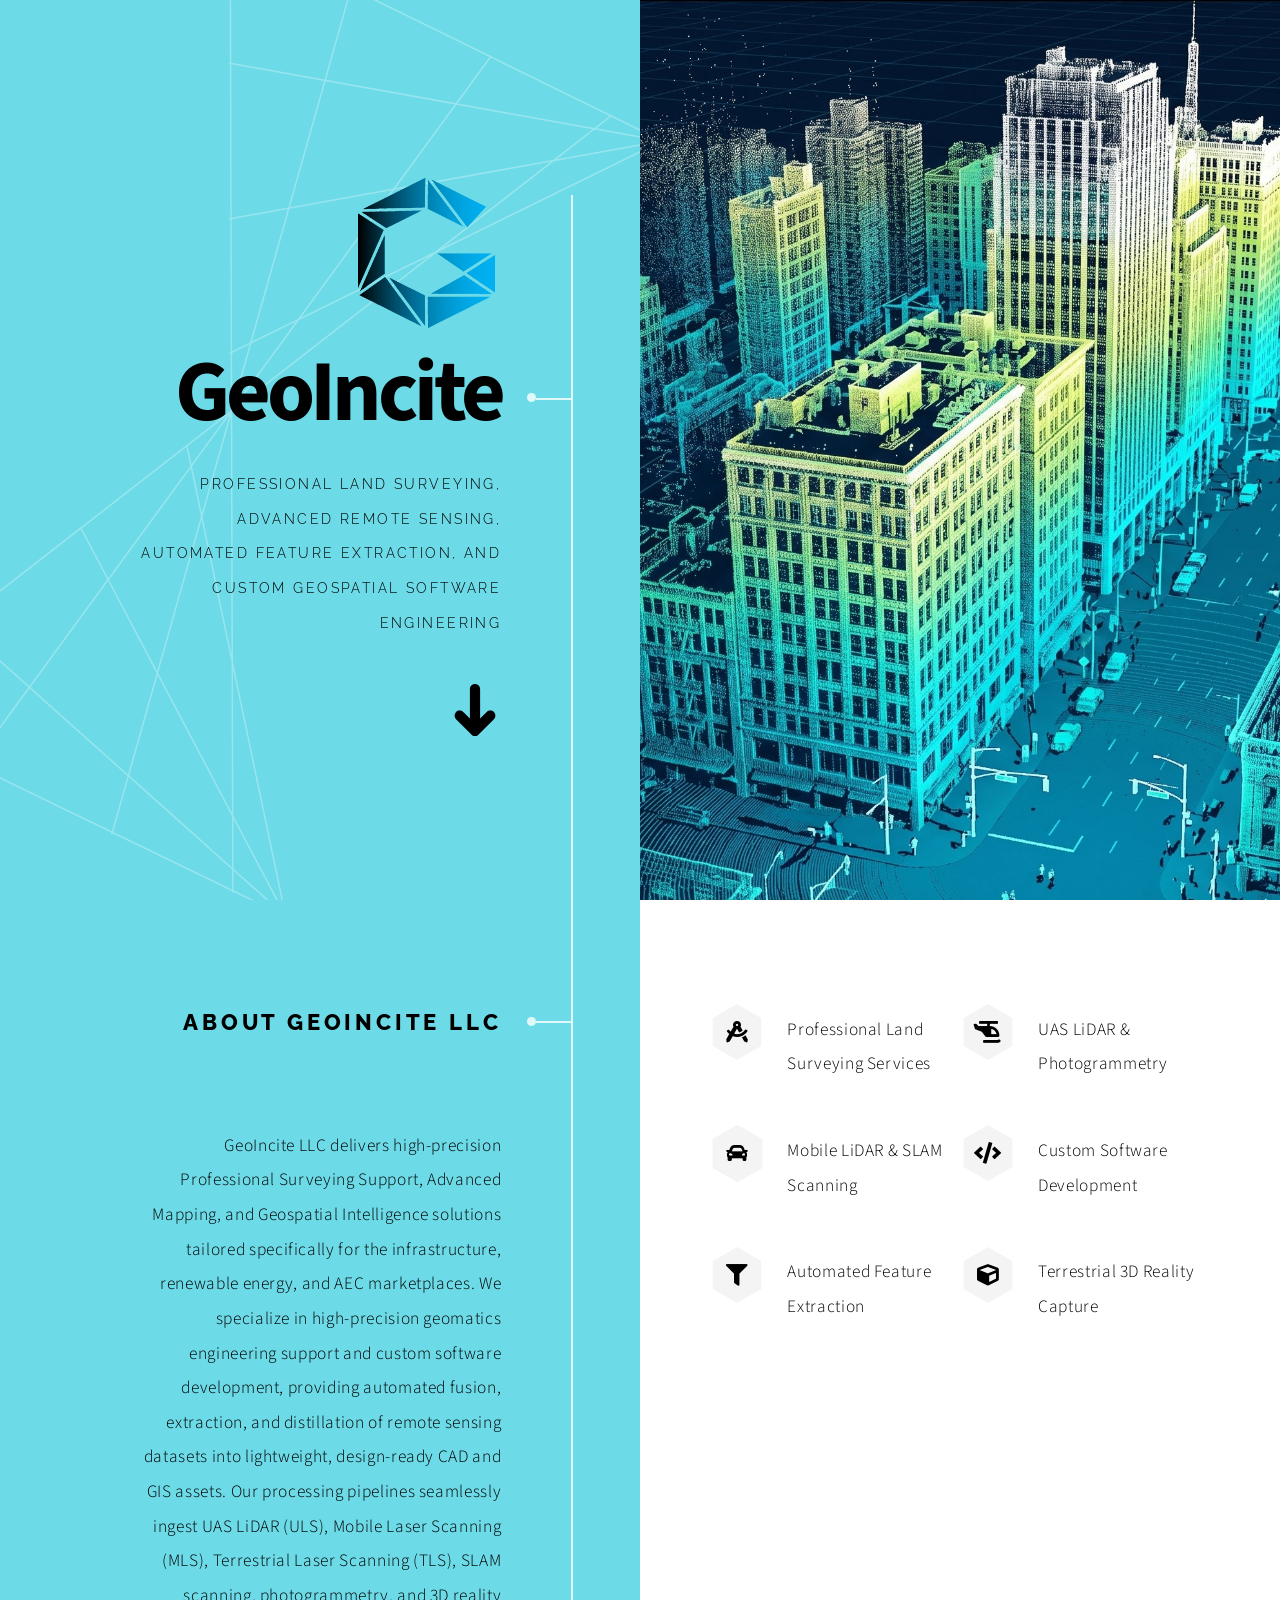
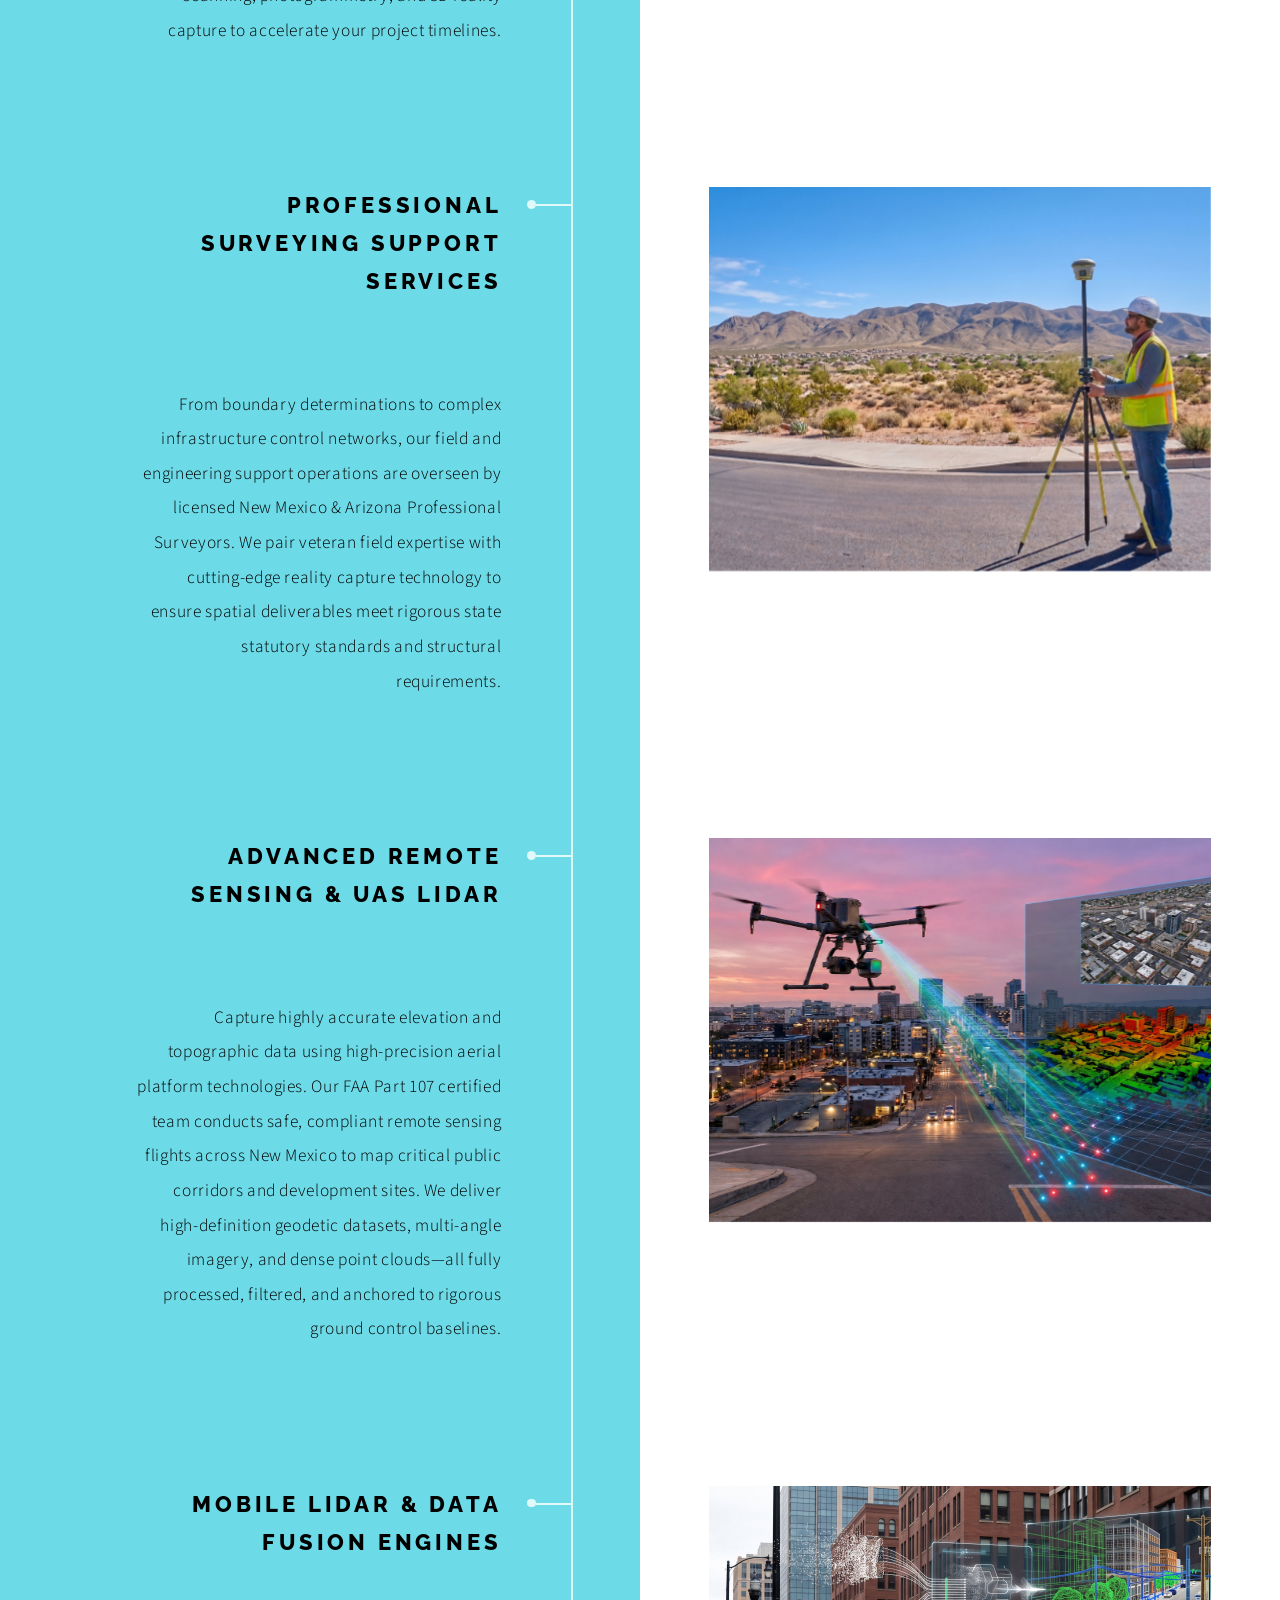
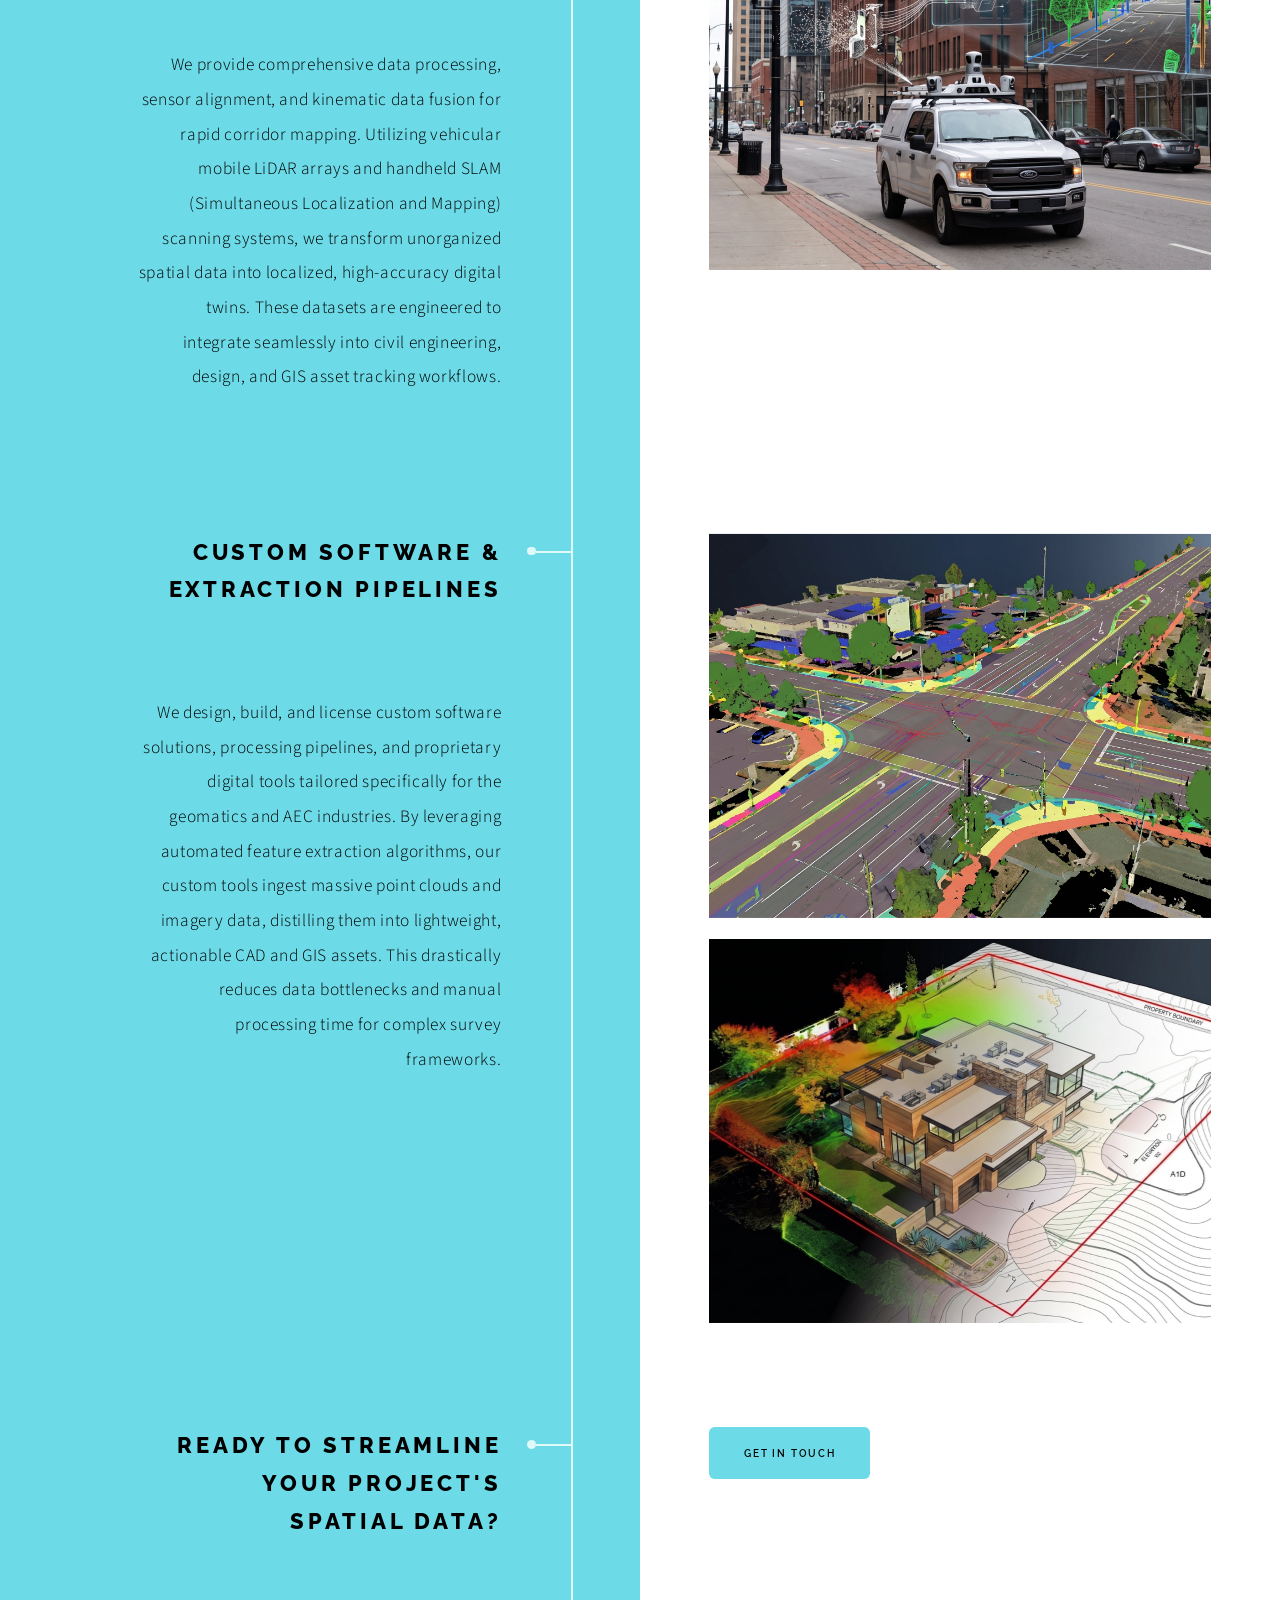
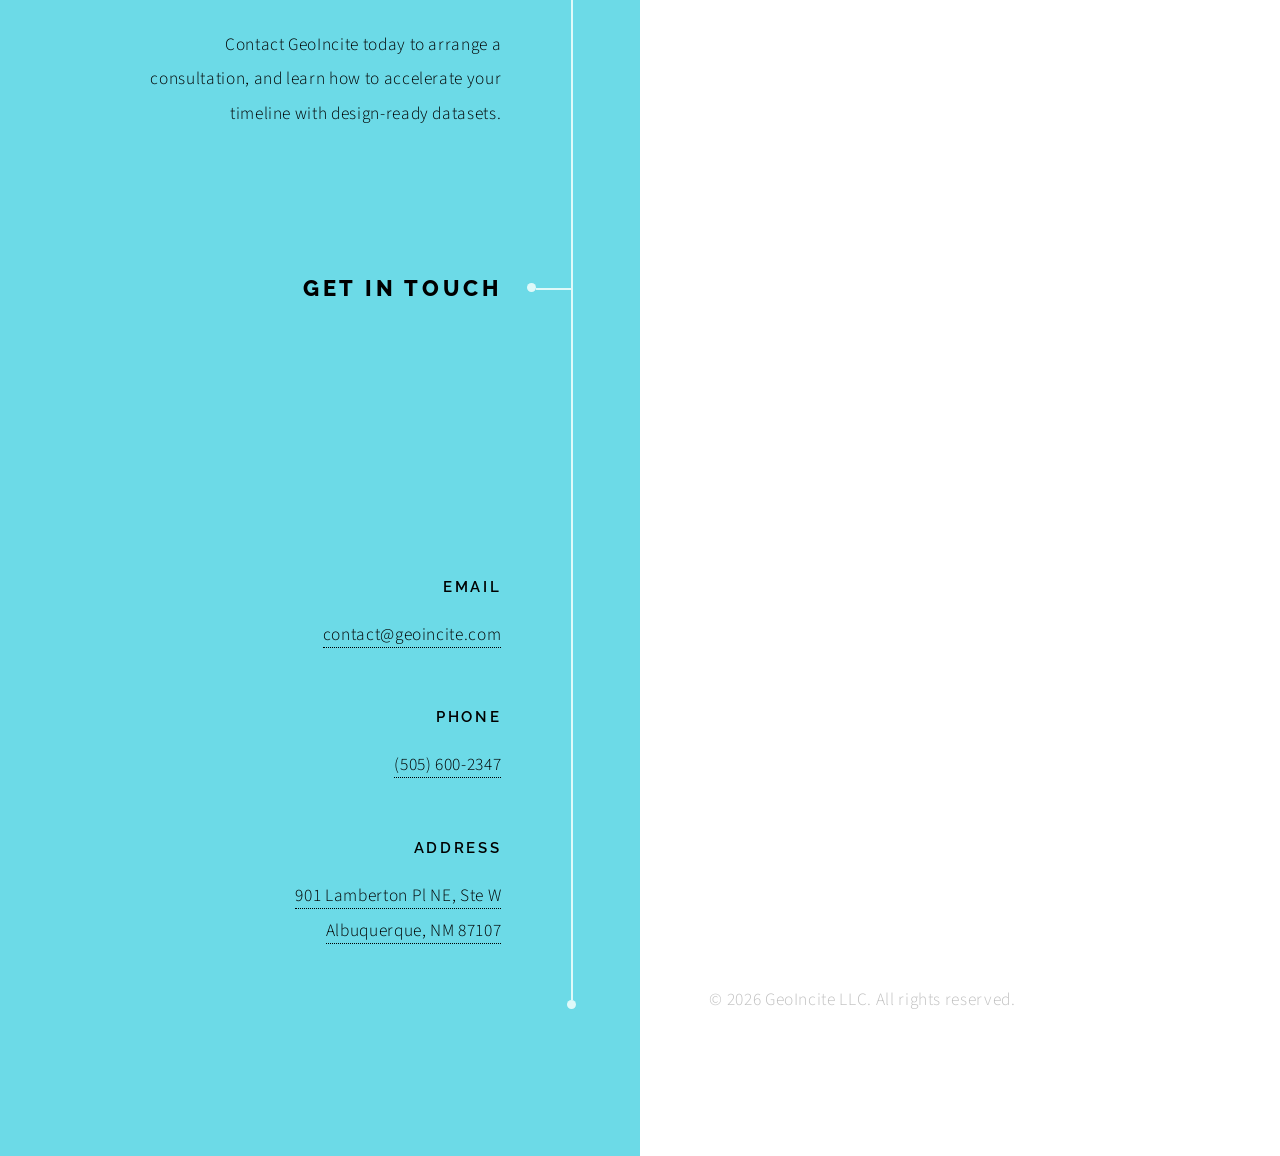
==== index.html @ 25091b89 "update phone number" ====
<!DOCTYPE HTML>
<!--
	Paradigm Shift by HTML5 UP
	html5up.net | @ajlkn
	Free for personal and commercial use under the CCA 3.0 license (html5up.net/license)
-->
<html>
	<head>
		<title>GeoIncite | Advanced Geomatics & Geospatial Intelligence</title>
		<meta charset="utf-8" />
		<meta name="viewport" content="width=device-width, initial-scale=1, user-scalable=no" />
		<meta name="description" content="Advanced geomatics, UAS LiDAR, mobile mapping, and custom geospatial software development services in Albuquerque, NM." />
		<meta name="keywords" content="UAS LiDAR, Photogrammetry, Remote Sensing, Professional Surveying, Custom Geospatial Software, GIS, CAD, New Mexico" />
		<link rel="icon" type="image/png" href="images/favicon.png" />
		<link rel="apple-touch-icon" href="images/favicon.png">
		<link rel="stylesheet" href="assets/css/main.css" />
	</head>
	<body class="is-preload">

		<!-- Wrapper -->
			<div id="wrapper">

				<!-- Intro -->
					<section class="intro">
						<header>
							<img src="images/logo.png" alt="GeoIncite Logo" style="height: 150px; width: 150px; object-fit: contain; margin-bottom: 40px;">
							<h1>GeoIncite</h1>
							<p>Professional land surveying, Advanced remote sensing, automated feature extraction, and custom geospatial software engineering</p>
							<ul class="actions">
								<li><a href="#first" class="arrow scrolly"><span class="label">Next</span></a></li>
							</ul>
						</header>
						<div class="content">
							<span class="image fill" data-position="center"><img src="images/pic01.jpg" alt="Aerial Remote Sensing & Mobile LiDAR Mapping" /></span>
						</div>
					</section>

				<!-- Section -->
					<section id="first">
						<header>
							<h2>About GeoIncite LLC</h2>
							<p>GeoIncite LLC delivers high-precision Professional Surveying Support, Advanced Mapping, and Geospatial Intelligence solutions tailored specifically for the infrastructure, renewable energy, and AEC marketplaces. We specialize in high-precision geomatics engineering support and custom software development, providing automated fusion, extraction, and distillation of remote sensing datasets into lightweight, design-ready CAD and GIS assets. Our processing pipelines seamlessly ingest UAS LiDAR (ULS), Mobile Laser Scanning (MLS), Terrestrial Laser Scanning (TLS), SLAM scanning, photogrammetry, and 3D reality capture to accelerate your project timelines.</p>
						</header>													
					<div class="content">
						<ul class="feature-icons">
							<li class="icon solid fa-drafting-compass">Professional Land Surveying Services</li>
							<li class="icon solid fa-helicopter">UAS LiDAR & Photogrammetry</li>
							<li class="icon solid fa-car">Mobile LiDAR & SLAM Scanning</li>
							<li class="icon solid fa-code">Custom Software Development</li>
							<li class="icon solid fa-filter">Automated Feature Extraction</li>
							<li class="icon solid fa-cube">Terrestrial 3D Reality Capture</li>
						</ul>
					</div>
					</section>

				<!-- Section -->
					<section>
						<header>
							<h2>Professional Surveying Support Services</h2>
							<p>From boundary determinations to complex infrastructure control networks, our field and engineering support operations are overseen by licensed New Mexico & Arizona Professional Surveyors. We pair veteran field expertise with cutting-edge reality capture technology to ensure spatial deliverables meet rigorous state statutory standards and structural requirements.</p>
						</header>
						<div class="content">
							<div class="gallery">
								<a href="images/gallery/fulls/004.jpg" class="landscape"><img src="images/gallery/thumbs/004.jpg" alt="Professional Surveying Support Services" /></a>
							</div>
						</div>
					</section>
					</section>

				<!-- Section -->
					<section>
						<header>
							<h2>Advanced Remote Sensing & UAS LiDAR</h2>
							<p>Capture highly accurate elevation and topographic data using high-precision aerial platform technologies. Our FAA Part 107 certified team conducts safe, compliant remote sensing flights across New Mexico to map critical public corridors and development sites. We deliver high-definition geodetic datasets, multi-angle imagery, and dense point clouds—all fully processed, filtered, and anchored to rigorous ground control baselines.</p>
						</header>
							
						<div class="content">
							<div class="gallery">
								<a href="images/gallery/fulls/003.jpg" class="landscape"><img src="images/gallery/thumbs/003.jpg" alt="Advanced Remote Sensing & UAS LiDAR" /></a>
							</div>
						</div>
					</section>
				
				
				<!-- Section -->
					<section>
						<header>
							<h2>Mobile LiDAR & Data Fusion Engines</h2>
							<p>We provide comprehensive data processing, sensor alignment, and kinematic data fusion for rapid corridor mapping. Utilizing vehicular mobile LiDAR arrays and handheld SLAM (Simultaneous Localization and Mapping) scanning systems, we transform unorganized spatial data into localized, high-accuracy digital twins. These datasets are engineered to integrate seamlessly into civil engineering, design, and GIS asset tracking workflows.</p>
						</header>
						<div class="content">
							<div class="gallery">
								<a href="images/gallery/fulls/005.jpg" class="landscape"><img src="images/gallery/thumbs/005.jpg" alt="Mobile LiDAR & Data Fusion Engines" /></a>
							</div>
						</div>
					</section>

			    	<!-- Section -->
					<section>
						<header>
							<h2>Custom Software & Extraction Pipelines</h2>
							<p>We design, build, and license custom software solutions, processing pipelines, and proprietary digital tools tailored specifically for the geomatics and AEC industries. By leveraging automated feature extraction algorithms, our custom tools ingest massive point clouds and imagery data, distilling them into lightweight, actionable CAD and GIS assets. This drastically reduces data bottlenecks and manual processing time for complex survey frameworks.
							</p>
						</header>
						<div class="content">
							<div class="gallery">
								<a href="images/gallery/fulls/002.jpg" class="landscape"><img src="images/gallery/thumbs/002.jpg" alt="Custom Software & Extraction Pipelines" /></a>
								<a href="images/gallery/fulls/001.jpg" class="landscape"><img src="images/gallery/thumbs/001.jpg" alt="About GeoIncite LLC" /></a>
							</div>
						</div>
					</section>

				<!-- CTA Section -->
				<section>
					<header>
						<h2>Ready to Streamline Your Project's Spatial Data?</h2>
						<p>Contact GeoIncite today to arrange a consultation, and learn how to accelerate your timeline with design-ready datasets.</p>
					</header>
					<div class="content">
						<ul class="actions">
							<li><a href="#contact" class="button primary">Get in Touch</a></li>
						</ul>
					</div>
				</section>

				<!-- Section -->
					<section id="contact">
						<header>
							<h2>Get in touch</h2>
						</header>
							<div class="content">
								<iframe data-tally-src="https://tally.so/r/LZg7r1" loading="lazy"
								width="100%" height="700" frameborder="0" marginheight="0" marginwidth="0"
								title="Contact Form"></iframe>
							</div>
						<footer>
							<ul class="items">
								<li>
									<h3>Email</h3>
									<a href="mailto:contact@geoincite.com">contact@geoincite.com</a>
								</li>
								<li>
									<h3>Phone</h3>
									<a href="tel:+15055004242"> (505) 600-2347</a>
								</li>
								<li>
									<h3>Address</h3>
									<a href="https://maps.app.goo.gl/hqcCfpgCZxaJsrQt9" target="_blank" rel="noopener noreferrer"> 901 Lamberton Pl NE, Ste W<br />Albuquerque, NM 87107</a>
								</li>
							</ul>
						</footer>
					</section>

			<!-- Footer -->
			<div class="copyright">
				&copy; 2026 GeoIncite LLC. All rights reserved.
			</div>

			</div>

		<!-- Scripts -->
			<script src="assets/js/jquery.min.js"></script>
			<script src="assets/js/jquery.scrolly.min.js"></script>
			<script src="assets/js/browser.min.js"></script>
			<script src="assets/js/breakpoints.min.js"></script>
			<script src="assets/js/util.js"></script>
			<script src="assets/js/main.js"></script>
			<script src="assets/js/tally-embed.js"></script>
			<script src="assets/js/album.js"></script>
	</body>
</html>
---- assets/css/main.css ----
@import url(fontawesome-all.min.css);
@import url("https://fonts.googleapis.com/css?family=Source+Sans+Pro:300,600,700,300i,600i,700i|Raleway:600,800");

/*
	Paradigm Shift by HTML5 UP
	html5up.net | @ajlkn
	Free for personal and commercial use under the CCA 3.0 license (html5up.net/license)
*/

html, body, div, span, applet, object,
iframe, h1, h2, h3, h4, h5, h6, p, blockquote,
pre, a, abbr, acronym, address, big, cite,
code, del, dfn, em, img, ins, kbd, q, s, samp,
small, strike, strong, sub, sup, tt, var, b,
u, i, center, dl, dt, dd, ol, ul, li, fieldset,
form, label, legend, table, caption, tbody,
tfoot, thead, tr, th, td, article, aside,
canvas, details, embed, figure, figcaption,
footer, header, hgroup, menu, nav, output, ruby,
section, summary, time, mark, audio, video {
	margin: 0;
	padding: 0;
	border: 0;
	font-size: 100%;
	font: inherit;
	vertical-align: baseline;}

article, aside, details, figcaption, figure,
footer, header, hgroup, menu, nav, section {
	display: block;}

body {
	line-height: 1;
}

ol, ul {
	list-style: none;
}

blockquote, q {
	quotes: none;
}

	blockquote:before, blockquote:after, q:before, q:after {
		content: '';
		content: none;
	}

table {
	border-collapse: collapse;
	border-spacing: 0;
}

body {
	-webkit-text-size-adjust: none;
}

mark {
	background-color: transparent;
	color: inherit;
}

input::-moz-focus-inner {
	border: 0;
	padding: 0;
}

input, select, textarea {
	-moz-appearance: none;
	-webkit-appearance: none;
	-ms-appearance: none;
	appearance: none;
}

/* Basic */

	@-ms-viewport {
		width: device-width;
	}

	body {
		-ms-overflow-style: scrollbar;
	}

	@media screen and (max-width: 480px) {

		html, body {
			min-width: 320px;
		}

	}

	html {
		box-sizing: border-box;
	}

	*, *:before, *:after {
		box-sizing: inherit;
	}

	html {
		overflow-x: hidden;
	}

	body {
		background: #ffffff;
		overflow-x: hidden;
	}

		body.is-preload *, body.is-preload *:before, body.is-preload *:after {
			-moz-animation: none !important;
			-webkit-animation: none !important;
			-ms-animation: none !important;
			animation: none !important;
			-moz-transition: none !important;
			-webkit-transition: none !important;
			-ms-transition: none !important;
			transition: none !important;
		}

/* Typography */

	html {
		font-size: 18pt;
	}

		@media screen and (max-width: 1920px) {

			html {
				font-size: 13pt;
			}

		}

		@media screen and (max-width: 1152px) {

			html {
				font-size: 14pt;
			}

		}

		@media screen and (max-width: 736px) {

			html {
				font-size: 12pt;
			}

		}

		@media screen and (max-width: 480px) {

			html {
				font-size: 11pt;
			}

		}

	body {
		background-color: #ffffff;
		color: #000000;
	}

	body, input, select, textarea {
		color: #000000;
		font-family: "Source Sans Pro", Helvetica, sans-serif;
		font-size: 1rem;
		font-weight: 300;
		letter-spacing: 0.0375em;
		line-height: 2;
	}

	a {
		-moz-transition: border-bottom-color 0.25s ease-in-out;
		-webkit-transition: border-bottom-color 0.25s ease-in-out;
		-ms-transition: border-bottom-color 0.25s ease-in-out;
		transition: border-bottom-color 0.25s ease-in-out;
		text-decoration: none;
		color: #000000;
		border-bottom: dotted 1px;
	}

		a:hover {
			text-decoration: none;
			border-bottom-color: transparent;
		}

	strong, b {
		font-weight: 600;
		color: #000000;
	}

	em, i {
		font-style: italic;
	}

	p {
		margin: 0 0 2rem 0;
	}

	h1, h2, h3, h4, h5, h6 {
		color: #000000;
		font-family: "Raleway", Helvetica, sans-serif;
		font-weight: 600;
		letter-spacing: 0.175em;
		line-height: 1.75;
		margin: 0 0 1.5rem 0;
		text-transform: uppercase;
	}

		h1 a, h2 a, h3 a, h4 a, h5 a, h6 a {
			color: inherit;
			text-decoration: none;
		}

	h1 {
		font-family: "Source Sans Pro", Helvetica, sans-serif;
		font-size: 5rem;
		font-weight: 700;
		letter-spacing: -0.05em;
		line-height: 1.1;
		margin: 0 0 1.5rem 0;
		text-transform: none;
	}

	h2 {
		font-size: 1.25rem;
		font-weight: 800;
		margin: 0 0 2rem 0;
	}

	h3 {
		font-size: 0.875rem;
	}

	h4 {
		font-size: 0.875rem;
	}

	h5 {
		font-size: 0.75rem;
	}

	h6 {
		font-size: 0.625rem;
	}

	@media screen and (max-width: 736px) {

		h1 {
			font-size: 4.5rem;
			line-height: 1.1;
		}

		h2 {
			font-size: 1.25rem;
			line-height: 1.7;
		}

		h3 {
			font-size: 0.9rem;
		}

		h4 {
			font-size: 0.75rem;
		}

		h5 {
			font-size: 0.675rem;
		}

	}

	@media screen and (max-width: 360px) {

		h1 {
			font-size: 3.75rem;
		}

		h2 {
			font-size: 1.125rem;
		}

		h3 {
			font-size: 0.8rem;
		}

		h4 {
			font-size: 0.675rem;
		}

		h5 {
			font-size: 0.675rem;
		}

	}

	sub {
		font-size: 0.8rem;
		position: relative;
		top: 0.5rem;
	}

	sup {
		font-size: 0.8rem;
		position: relative;
		top: -0.5rem;
	}

	blockquote {
		border-left: solid 0.5rem rgba(144, 144, 144, 0.25);
		font-style: italic;
		margin: 0 0 2rem 0;
		padding: 1rem 0 1rem 2rem;
	}

	code {
		background: rgba(144, 144, 144, 0.1);
		border-radius: 0.325rem;
		font-family: "Courier New", monospace;
		font-size: 0.9rem;
		margin: 0 0.25rem;
		padding: 0.25rem 0.65rem;
	}

	pre {
		-webkit-overflow-scrolling: touch;
		font-family: "Courier New", monospace;
		font-size: 0.9rem;
		margin: 0 0 2rem 0;
		width: 100%;
	}

		pre code {
			display: block;
			line-height: 1.75;
			padding: 1rem 1.5rem;
			overflow-x: auto;
		}

	hr {
		border: 0;
		border-bottom: solid 2px rgba(144, 144, 144, 0.25);
		margin: 3rem 0;
	}

		hr.major {
			margin: 5rem 0;
		}

		@media screen and (max-width: 736px) {

			hr.major {
				margin: 3rem 0;
			}

		}

/* Row */

	.row {
		display: flex;
		flex-wrap: wrap;
		box-sizing: border-box;
		align-items: stretch;
	}

		.row > * {
			box-sizing: border-box;
		}

		.row.gtr-uniform > * > :last-child {
			margin-bottom: 0;
		}

		.row.aln-left {
			justify-content: flex-start;
		}

		.row.aln-center {
			justify-content: center;
		}

		.row.aln-right {
			justify-content: flex-end;
		}

		.row.aln-top {
			align-items: flex-start;
		}

		.row.aln-middle {
			align-items: center;
		}

		.row.aln-bottom {
			align-items: flex-end;
		}

		.row > .imp {
			order: -1;
		}

		.row > .col-1 {
			width: 8.33333%;
		}

		.row > .off-1 {
			margin-left: 8.33333%;
		}

		.row > .col-2 {
			width: 16.66667%;
		}

		.row > .off-2 {
			margin-left: 16.66667%;
		}

		.row > .col-3 {
			width: 25%;
		}

		.row > .off-3 {
			margin-left: 25%;
		}

		.row > .col-4 {
			width: 33.33333%;
		}

		.row > .off-4 {
			margin-left: 33.33333%;
		}

		.row > .col-5 {
			width: 41.66667%;
		}

		.row > .off-5 {
			margin-left: 41.66667%;
		}

		.row > .col-6 {
			width: 50%;
		}

		.row > .off-6 {
			margin-left: 50%;
		}

		.row > .col-7 {
			width: 58.33333%;
		}

		.row > .off-7 {
			margin-left: 58.33333%;
		}

		.row > .col-8 {
			width: 66.66667%;
		}

		.row > .off-8 {
			margin-left: 66.66667%;
		}

		.row > .col-9 {
			width: 75%;
		}

		.row > .off-9 {
			margin-left: 75%;
		}

		.row > .col-10 {
			width: 83.33333%;
		}

		.row > .off-10 {
			margin-left: 83.33333%;
		}

		.row > .col-11 {
			width: 91.66667%;
		}

		.row > .off-11 {
			margin-left: 91.66667%;
		}

		.row > .col-12 {
			width: 100%;
		}

		.row > .off-12 {
			margin-left: 100%;
		}

		.row.gtr-0 {
			margin-top: 0;
			margin-left: 0rem;
		}

			.row.gtr-0 > * {
				padding: 0 0 0 0rem;
			}

			.row.gtr-0.gtr-uniform {
				margin-top: 0rem;
			}

				.row.gtr-0.gtr-uniform > * {
					padding-top: 0rem;
				}

		.row.gtr-25 {
			margin-top: 0;
			margin-left: -0.5rem;
		}

			.row.gtr-25 > * {
				padding: 0 0 0 0.5rem;
			}

			.row.gtr-25.gtr-uniform {
				margin-top: -0.5rem;
			}

				.row.gtr-25.gtr-uniform > * {
					padding-top: 0.5rem;
				}

		.row.gtr-50 {
			margin-top: 0;
			margin-left: -1rem;
		}

			.row.gtr-50 > * {
				padding: 0 0 0 1rem;
			}

			.row.gtr-50.gtr-uniform {
				margin-top: -1rem;
			}

				.row.gtr-50.gtr-uniform > * {
					padding-top: 1rem;
				}

		.row {
			margin-top: 0;
			margin-left: -2rem;
		}

			.row > * {
				padding: 0 0 0 2rem;
			}

			.row.gtr-uniform {
				margin-top: -2rem;
			}

				.row.gtr-uniform > * {
					padding-top: 2rem;
				}

		.row.gtr-150 {
			margin-top: 0;
			margin-left: -3rem;
		}

			.row.gtr-150 > * {
				padding: 0 0 0 3rem;
			}

			.row.gtr-150.gtr-uniform {
				margin-top: -3rem;
			}

				.row.gtr-150.gtr-uniform > * {
					padding-top: 3rem;
				}

		.row.gtr-200 {
			margin-top: 0;
			margin-left: -4rem;
		}

			.row.gtr-200 > * {
				padding: 0 0 0 4rem;
			}

			.row.gtr-200.gtr-uniform {
				margin-top: -4rem;
			}

				.row.gtr-200.gtr-uniform > * {
					padding-top: 4rem;
				}

		@media screen and (max-width: 1920px) {

			.row {
				display: flex;
				flex-wrap: wrap;
				box-sizing: border-box;
				align-items: stretch;
			}

				.row > * {
					box-sizing: border-box;
				}

				.row.gtr-uniform > * > :last-child {
					margin-bottom: 0;
				}

				.row.aln-left {
					justify-content: flex-start;
				}

				.row.aln-center {
					justify-content: center;
				}

				.row.aln-right {
					justify-content: flex-end;
				}

				.row.aln-top {
					align-items: flex-start;
				}

				.row.aln-middle {
					align-items: center;
				}

				.row.aln-bottom {
					align-items: flex-end;
				}

				.row > .imp-xlarge {
					order: -1;
				}

				.row > .col-1-xlarge {
					width: 8.33333%;
				}

				.row > .off-1-xlarge {
					margin-left: 8.33333%;
				}

				.row > .col-2-xlarge {
					width: 16.66667%;
				}

				.row > .off-2-xlarge {
					margin-left: 16.66667%;
				}

				.row > .col-3-xlarge {
					width: 25%;
				}

				.row > .off-3-xlarge {
					margin-left: 25%;
				}

				.row > .col-4-xlarge {
					width: 33.33333%;
				}

				.row > .off-4-xlarge {
					margin-left: 33.33333%;
				}

				.row > .col-5-xlarge {
					width: 41.66667%;
				}

				.row > .off-5-xlarge {
					margin-left: 41.66667%;
				}

				.row > .col-6-xlarge {
					width: 50%;
				}

				.row > .off-6-xlarge {
					margin-left: 50%;
				}

				.row > .col-7-xlarge {
					width: 58.33333%;
				}

				.row > .off-7-xlarge {
					margin-left: 58.33333%;
				}

				.row > .col-8-xlarge {
					width: 66.66667%;
				}

				.row > .off-8-xlarge {
					margin-left: 66.66667%;
				}

				.row > .col-9-xlarge {
					width: 75%;
				}

				.row > .off-9-xlarge {
					margin-left: 75%;
				}

				.row > .col-10-xlarge {
					width: 83.33333%;
				}

				.row > .off-10-xlarge {
					margin-left: 83.33333%;
				}

				.row > .col-11-xlarge {
					width: 91.66667%;
				}

				.row > .off-11-xlarge {
					margin-left: 91.66667%;
				}

				.row > .col-12-xlarge {
					width: 100%;
				}

				.row > .off-12-xlarge {
					margin-left: 100%;
				}

				.row.gtr-0 {
					margin-top: 0;
					margin-left: 0rem;
				}

					.row.gtr-0 > * {
						padding: 0 0 0 0rem;
					}

					.row.gtr-0.gtr-uniform {
						margin-top: 0rem;
					}

						.row.gtr-0.gtr-uniform > * {
							padding-top: 0rem;
						}

				.row.gtr-25 {
					margin-top: 0;
					margin-left: -0.5rem;
				}

					.row.gtr-25 > * {
						padding: 0 0 0 0.5rem;
					}

					.row.gtr-25.gtr-uniform {
						margin-top: -0.5rem;
					}

						.row.gtr-25.gtr-uniform > * {
							padding-top: 0.5rem;
						}

				.row.gtr-50 {
					margin-top: 0;
					margin-left: -1rem;
				}

					.row.gtr-50 > * {
						padding: 0 0 0 1rem;
					}

					.row.gtr-50.gtr-uniform {
						margin-top: -1rem;
					}

						.row.gtr-50.gtr-uniform > * {
							padding-top: 1rem;
						}

				.row {
					margin-top: 0;
					margin-left: -2rem;
				}

					.row > * {
						padding: 0 0 0 2rem;
					}

					.row.gtr-uniform {
						margin-top: -2rem;
					}

						.row.gtr-uniform > * {
							padding-top: 2rem;
						}

				.row.gtr-150 {
					margin-top: 0;
					margin-left: -3rem;
				}

					.row.gtr-150 > * {
						padding: 0 0 0 3rem;
					}

					.row.gtr-150.gtr-uniform {
						margin-top: -3rem;
					}

						.row.gtr-150.gtr-uniform > * {
							padding-top: 3rem;
						}

				.row.gtr-200 {
					margin-top: 0;
					margin-left: -4rem;
				}

					.row.gtr-200 > * {
						padding: 0 0 0 4rem;
					}

					.row.gtr-200.gtr-uniform {
						margin-top: -4rem;
					}

						.row.gtr-200.gtr-uniform > * {
							padding-top: 4rem;
						}

		}

		@media screen and (max-width: 1280px) {

			.row {
				display: flex;
				flex-wrap: wrap;
				box-sizing: border-box;
				align-items: stretch;
			}

				.row > * {
					box-sizing: border-box;
				}

				.row.gtr-uniform > * > :last-child {
					margin-bottom: 0;
				}

				.row.aln-left {
					justify-content: flex-start;
				}

				.row.aln-center {
					justify-content: center;
				}

				.row.aln-right {
					justify-content: flex-end;
				}

				.row.aln-top {
					align-items: flex-start;
				}

				.row.aln-middle {
					align-items: center;
				}

				.row.aln-bottom {
					align-items: flex-end;
				}

				.row > .imp-large {
					order: -1;
				}

				.row > .col-1-large {
					width: 8.33333%;
				}

				.row > .off-1-large {
					margin-left: 8.33333%;
				}

				.row > .col-2-large {
					width: 16.66667%;
				}

				.row > .off-2-large {
					margin-left: 16.66667%;
				}

				.row > .col-3-large {
					width: 25%;
				}

				.row > .off-3-large {
					margin-left: 25%;
				}

				.row > .col-4-large {
					width: 33.33333%;
				}

				.row > .off-4-large {
					margin-left: 33.33333%;
				}

				.row > .col-5-large {
					width: 41.66667%;
				}

				.row > .off-5-large {
					margin-left: 41.66667%;
				}

				.row > .col-6-large {
					width: 50%;
				}

				.row > .off-6-large {
					margin-left: 50%;
				}

				.row > .col-7-large {
					width: 58.33333%;
				}

				.row > .off-7-large {
					margin-left: 58.33333%;
				}

				.row > .col-8-large {
					width: 66.66667%;
				}

				.row > .off-8-large {
					margin-left: 66.66667%;
				}

				.row > .col-9-large {
					width: 75%;
				}

				.row > .off-9-large {
					margin-left: 75%;
				}

				.row > .col-10-large {
					width: 83.33333%;
				}

				.row > .off-10-large {
					margin-left: 83.33333%;
				}

				.row > .col-11-large {
					width: 91.66667%;
				}

				.row > .off-11-large {
					margin-left: 91.66667%;
				}

				.row > .col-12-large {
					width: 100%;
				}

				.row > .off-12-large {
					margin-left: 100%;
				}

				.row.gtr-0 {
					margin-top: 0;
					margin-left: 0rem;
				}

					.row.gtr-0 > * {
						padding: 0 0 0 0rem;
					}

					.row.gtr-0.gtr-uniform {
						margin-top: 0rem;
					}

						.row.gtr-0.gtr-uniform > * {
							padding-top: 0rem;
						}

				.row.gtr-25 {
					margin-top: 0;
					margin-left: -0.375rem;
				}

					.row.gtr-25 > * {
						padding: 0 0 0 0.375rem;
					}

					.row.gtr-25.gtr-uniform {
						margin-top: -0.375rem;
					}

						.row.gtr-25.gtr-uniform > * {
							padding-top: 0.375rem;
						}

				.row.gtr-50 {
					margin-top: 0;
					margin-left: -0.75rem;
				}

					.row.gtr-50 > * {
						padding: 0 0 0 0.75rem;
					}

					.row.gtr-50.gtr-uniform {
						margin-top: -0.75rem;
					}

						.row.gtr-50.gtr-uniform > * {
							padding-top: 0.75rem;
						}

				.row {
					margin-top: 0;
					margin-left: -1.5rem;
				}

					.row > * {
						padding: 0 0 0 1.5rem;
					}

					.row.gtr-uniform {
						margin-top: -1.5rem;
					}

						.row.gtr-uniform > * {
							padding-top: 1.5rem;
						}

				.row.gtr-150 {
					margin-top: 0;
					margin-left: -2.25rem;
				}

					.row.gtr-150 > * {
						padding: 0 0 0 2.25rem;
					}

					.row.gtr-150.gtr-uniform {
						margin-top: -2.25rem;
					}

						.row.gtr-150.gtr-uniform > * {
							padding-top: 2.25rem;
						}

				.row.gtr-200 {
					margin-top: 0;
					margin-left: -3rem;
				}

					.row.gtr-200 > * {
						padding: 0 0 0 3rem;
					}

					.row.gtr-200.gtr-uniform {
						margin-top: -3rem;
					}

						.row.gtr-200.gtr-uniform > * {
							padding-top: 3rem;
						}

		}

		@media screen and (max-width: 1152px) {

			.row {
				display: flex;
				flex-wrap: wrap;
				box-sizing: border-box;
				align-items: stretch;
			}

				.row > * {
					box-sizing: border-box;
				}

				.row.gtr-uniform > * > :last-child {
					margin-bottom: 0;
				}

				.row.aln-left {
					justify-content: flex-start;
				}

				.row.aln-center {
					justify-content: center;
				}

				.row.aln-right {
					justify-content: flex-end;
				}

				.row.aln-top {
					align-items: flex-start;
				}

				.row.aln-middle {
					align-items: center;
				}

				.row.aln-bottom {
					align-items: flex-end;
				}

				.row > .imp-medium {
					order: -1;
				}

				.row > .col-1-medium {
					width: 8.33333%;
				}

				.row > .off-1-medium {
					margin-left: 8.33333%;
				}

				.row > .col-2-medium {
					width: 16.66667%;
				}

				.row > .off-2-medium {
					margin-left: 16.66667%;
				}

				.row > .col-3-medium {
					width: 25%;
				}

				.row > .off-3-medium {
					margin-left: 25%;
				}

				.row > .col-4-medium {
					width: 33.33333%;
				}

				.row > .off-4-medium {
					margin-left: 33.33333%;
				}

				.row > .col-5-medium {
					width: 41.66667%;
				}

				.row > .off-5-medium {
					margin-left: 41.66667%;
				}

				.row > .col-6-medium {
					width: 50%;
				}

				.row > .off-6-medium {
					margin-left: 50%;
				}

				.row > .col-7-medium {
					width: 58.33333%;
				}

				.row > .off-7-medium {
					margin-left: 58.33333%;
				}

				.row > .col-8-medium {
					width: 66.66667%;
				}

				.row > .off-8-medium {
					margin-left: 66.66667%;
				}

				.row > .col-9-medium {
					width: 75%;
				}

				.row > .off-9-medium {
					margin-left: 75%;
				}

				.row > .col-10-medium {
					width: 83.33333%;
				}

				.row > .off-10-medium {
					margin-left: 83.33333%;
				}

				.row > .col-11-medium {
					width: 91.66667%;
				}

				.row > .off-11-medium {
					margin-left: 91.66667%;
				}

				.row > .col-12-medium {
					width: 100%;
				}

				.row > .off-12-medium {
					margin-left: 100%;
				}

				.row.gtr-0 {
					margin-top: 0;
					margin-left: 0rem;
				}

					.row.gtr-0 > * {
						padding: 0 0 0 0rem;
					}

					.row.gtr-0.gtr-uniform {
						margin-top: 0rem;
					}

						.row.gtr-0.gtr-uniform > * {
							padding-top: 0rem;
						}

				.row.gtr-25 {
					margin-top: 0;
					margin-left: -0.375rem;
				}

					.row.gtr-25 > * {
						padding: 0 0 0 0.375rem;
					}

					.row.gtr-25.gtr-uniform {
						margin-top: -0.375rem;
					}

						.row.gtr-25.gtr-uniform > * {
							padding-top: 0.375rem;
						}

				.row.gtr-50 {
					margin-top: 0;
					margin-left: -0.75rem;
				}

					.row.gtr-50 > * {
						padding: 0 0 0 0.75rem;
					}

					.row.gtr-50.gtr-uniform {
						margin-top: -0.75rem;
					}

						.row.gtr-50.gtr-uniform > * {
							padding-top: 0.75rem;
						}

				.row {
					margin-top: 0;
					margin-left: -1.5rem;
				}

					.row > * {
						padding: 0 0 0 1.5rem;
					}

					.row.gtr-uniform {
						margin-top: -1.5rem;
					}

						.row.gtr-uniform > * {
							padding-top: 1.5rem;
						}

				.row.gtr-150 {
					margin-top: 0;
					margin-left: -2.25rem;
				}

					.row.gtr-150 > * {
						padding: 0 0 0 2.25rem;
					}

					.row.gtr-150.gtr-uniform {
						margin-top: -2.25rem;
					}

						.row.gtr-150.gtr-uniform > * {
							padding-top: 2.25rem;
						}

				.row.gtr-200 {
					margin-top: 0;
					margin-left: -3rem;
				}

					.row.gtr-200 > * {
						padding: 0 0 0 3rem;
					}

					.row.gtr-200.gtr-uniform {
						margin-top: -3rem;
					}

						.row.gtr-200.gtr-uniform > * {
							padding-top: 3rem;
						}

		}

		@media screen and (max-width: 736px) {

			.row {
				display: flex;
				flex-wrap: wrap;
				box-sizing: border-box;
				align-items: stretch;
			}

				.row > * {
					box-sizing: border-box;
				}

				.row.gtr-uniform > * > :last-child {
					margin-bottom: 0;
				}

				.row.aln-left {
					justify-content: flex-start;
				}

				.row.aln-center {
					justify-content: center;
				}

				.row.aln-right {
					justify-content: flex-end;
				}

				.row.aln-top {
					align-items: flex-start;
				}

				.row.aln-middle {
					align-items: center;
				}

				.row.aln-bottom {
					align-items: flex-end;
				}

				.row > .imp-small {
					order: -1;
				}

				.row > .col-1-small {
					width: 8.33333%;
				}

				.row > .off-1-small {
					margin-left: 8.33333%;
				}

				.row > .col-2-small {
					width: 16.66667%;
				}

				.row > .off-2-small {
					margin-left: 16.66667%;
				}

				.row > .col-3-small {
					width: 25%;
				}

				.row > .off-3-small {
					margin-left: 25%;
				}

				.row > .col-4-small {
					width: 33.33333%;
				}

				.row > .off-4-small {
					margin-left: 33.33333%;
				}

				.row > .col-5-small {
					width: 41.66667%;
				}

				.row > .off-5-small {
					margin-left: 41.66667%;
				}

				.row > .col-6-small {
					width: 50%;
				}

				.row > .off-6-small {
					margin-left: 50%;
				}

				.row > .col-7-small {
					width: 58.33333%;
				}

				.row > .off-7-small {
					margin-left: 58.33333%;
				}

				.row > .col-8-small {
					width: 66.66667%;
				}

				.row > .off-8-small {
					margin-left: 66.66667%;
				}

				.row > .col-9-small {
					width: 75%;
				}

				.row > .off-9-small {
					margin-left: 75%;
				}

				.row > .col-10-small {
					width: 83.33333%;
				}

				.row > .off-10-small {
					margin-left: 83.33333%;
				}

				.row > .col-11-small {
					width: 91.66667%;
				}

				.row > .off-11-small {
					margin-left: 91.66667%;
				}

				.row > .col-12-small {
					width: 100%;
				}

				.row > .off-12-small {
					margin-left: 100%;
				}

				.row.gtr-0 {
					margin-top: 0;
					margin-left: 0rem;
				}

					.row.gtr-0 > * {
						padding: 0 0 0 0rem;
					}

					.row.gtr-0.gtr-uniform {
						margin-top: 0rem;
					}

						.row.gtr-0.gtr-uniform > * {
							padding-top: 0rem;
						}

				.row.gtr-25 {
					margin-top: 0;
					margin-left: -0.3125rem;
				}

					.row.gtr-25 > * {
						padding: 0 0 0 0.3125rem;
					}

					.row.gtr-25.gtr-uniform {
						margin-top: -0.3125rem;
					}

						.row.gtr-25.gtr-uniform > * {
							padding-top: 0.3125rem;
						}

				.row.gtr-50 {
					margin-top: 0;
					margin-left: -0.625rem;
				}

					.row.gtr-50 > * {
						padding: 0 0 0 0.625rem;
					}

					.row.gtr-50.gtr-uniform {
						margin-top: -0.625rem;
					}

						.row.gtr-50.gtr-uniform > * {
							padding-top: 0.625rem;
						}

				.row {
					margin-top: 0;
					margin-left: -1.25rem;
				}

					.row > * {
						padding: 0 0 0 1.25rem;
					}

					.row.gtr-uniform {
						margin-top: -1.25rem;
					}

						.row.gtr-uniform > * {
							padding-top: 1.25rem;
						}

				.row.gtr-150 {
					margin-top: 0;
					margin-left: -1.875rem;
				}

					.row.gtr-150 > * {
						padding: 0 0 0 1.875rem;
					}

					.row.gtr-150.gtr-uniform {
						margin-top: -1.875rem;
					}

						.row.gtr-150.gtr-uniform > * {
							padding-top: 1.875rem;
						}

				.row.gtr-200 {
					margin-top: 0;
					margin-left: -2.5rem;
				}

					.row.gtr-200 > * {
						padding: 0 0 0 2.5rem;
					}

					.row.gtr-200.gtr-uniform {
						margin-top: -2.5rem;
					}

						.row.gtr-200.gtr-uniform > * {
							padding-top: 2.5rem;
						}

		}

		@media screen and (max-width: 480px) {

			.row {
				display: flex;
				flex-wrap: wrap;
				box-sizing: border-box;
				align-items: stretch;
			}

				.row > * {
					box-sizing: border-box;
				}

				.row.gtr-uniform > * > :last-child {
					margin-bottom: 0;
				}

				.row.aln-left {
					justify-content: flex-start;
				}

				.row.aln-center {
					justify-content: center;
				}

				.row.aln-right {
					justify-content: flex-end;
				}

				.row.aln-top {
					align-items: flex-start;
				}

				.row.aln-middle {
					align-items: center;
				}

				.row.aln-bottom {
					align-items: flex-end;
				}

				.row > .imp-xsmall {
					order: -1;
				}

				.row > .col-1-xsmall {
					width: 8.33333%;
				}

				.row > .off-1-xsmall {
					margin-left: 8.33333%;
				}

				.row > .col-2-xsmall {
					width: 16.66667%;
				}

				.row > .off-2-xsmall {
					margin-left: 16.66667%;
				}

				.row > .col-3-xsmall {
					width: 25%;
				}

				.row > .off-3-xsmall {
					margin-left: 25%;
				}

				.row > .col-4-xsmall {
					width: 33.33333%;
				}

				.row > .off-4-xsmall {
					margin-left: 33.33333%;
				}

				.row > .col-5-xsmall {
					width: 41.66667%;
				}

				.row > .off-5-xsmall {
					margin-left: 41.66667%;
				}

				.row > .col-6-xsmall {
					width: 50%;
				}

				.row > .off-6-xsmall {
					margin-left: 50%;
				}

				.row > .col-7-xsmall {
					width: 58.33333%;
				}

				.row > .off-7-xsmall {
					margin-left: 58.33333%;
				}

				.row > .col-8-xsmall {
					width: 66.66667%;
				}

				.row > .off-8-xsmall {
					margin-left: 66.66667%;
				}

				.row > .col-9-xsmall {
					width: 75%;
				}

				.row > .off-9-xsmall {
					margin-left: 75%;
				}

				.row > .col-10-xsmall {
					width: 83.33333%;
				}

				.row > .off-10-xsmall {
					margin-left: 83.33333%;
				}

				.row > .col-11-xsmall {
					width: 91.66667%;
				}

				.row > .off-11-xsmall {
					margin-left: 91.66667%;
				}

				.row > .col-12-xsmall {
					width: 100%;
				}

				.row > .off-12-xsmall {
					margin-left: 100%;
				}

				.row.gtr-0 {
					margin-top: 0;
					margin-left: 0rem;
				}

					.row.gtr-0 > * {
						padding: 0 0 0 0rem;
					}

					.row.gtr-0.gtr-uniform {
						margin-top: 0rem;
					}

						.row.gtr-0.gtr-uniform > * {
							padding-top: 0rem;
						}

				.row.gtr-25 {
					margin-top: 0;
					margin-left: -0.3125rem;
				}

					.row.gtr-25 > * {
						padding: 0 0 0 0.3125rem;
					}

					.row.gtr-25.gtr-uniform {
						margin-top: -0.3125rem;
					}

						.row.gtr-25.gtr-uniform > * {
							padding-top: 0.3125rem;
						}

				.row.gtr-50 {
					margin-top: 0;
					margin-left: -0.625rem;
				}

					.row.gtr-50 > * {
						padding: 0 0 0 0.625rem;
					}

					.row.gtr-50.gtr-uniform {
						margin-top: -0.625rem;
					}

						.row.gtr-50.gtr-uniform > * {
							padding-top: 0.625rem;
						}

				.row {
					margin-top: 0;
					margin-left: -1.25rem;
				}

					.row > * {
						padding: 0 0 0 1.25rem;
					}

					.row.gtr-uniform {
						margin-top: -1.25rem;
					}

						.row.gtr-uniform > * {
							padding-top: 1.25rem;
						}

				.row.gtr-150 {
					margin-top: 0;
					margin-left: -1.875rem;
				}

					.row.gtr-150 > * {
						padding: 0 0 0 1.875rem;
					}

					.row.gtr-150.gtr-uniform {
						margin-top: -1.875rem;
					}

						.row.gtr-150.gtr-uniform > * {
							padding-top: 1.875rem;
						}

				.row.gtr-200 {
					margin-top: 0;
					margin-left: -2.5rem;
				}

					.row.gtr-200 > * {
						padding: 0 0 0 2.5rem;
					}

					.row.gtr-200.gtr-uniform {
						margin-top: -2.5rem;
					}

						.row.gtr-200.gtr-uniform > * {
							padding-top: 2.5rem;
						}

		}

/* Box */

	.box {
		border: solid 2px rgba(144, 144, 144, 0.25);
		border-radius: 0.325rem;
		margin-bottom: 2rem;
		padding: 1.5rem;
	}

		.box > :last-child {
			margin-bottom: 0;
		}

		.box.alt {
			border: 0;
			border-radius: 0;
			padding: 0;
		}

/* Button */

	input[type="submit"],
	input[type="reset"],
	input[type="button"],
	button,
	.button {
		-moz-appearance: none;
		-webkit-appearance: none;
		-ms-appearance: none;
		appearance: none;
		-moz-transition: background-color 0.25s ease-in-out, box-shadow 0.25s ease-in-out, color 0.25s ease-in-out;
		-webkit-transition: background-color 0.25s ease-in-out, box-shadow 0.25s ease-in-out, color 0.25s ease-in-out;
		-ms-transition: background-color 0.25s ease-in-out, box-shadow 0.25s ease-in-out, color 0.25s ease-in-out;
		transition: background-color 0.25s ease-in-out, box-shadow 0.25s ease-in-out, color 0.25s ease-in-out;
		background-color: transparent;
		border-radius: 0.325rem;
		border: 0;
		box-shadow: inset 0 0 0 2px rgba(144, 144, 144, 0.25);
		color: #000000 !important;
		cursor: pointer;
		display: inline-block;
		font-family: "Raleway", Helvetica, sans-serif;
		font-size: 0.6rem;
		font-weight: 600;
		height: 3rem;
		letter-spacing: 0.175em;
		line-height: 3rem;
		padding: 0 2rem;
		text-align: center;
		text-decoration: none;
		text-transform: uppercase;
		white-space: nowrap;
	}

		input[type="submit"]:hover,
		input[type="reset"]:hover,
		input[type="button"]:hover,
		button:hover,
		.button:hover {
			box-shadow: inset 0 0 0 2px #2ee4bb;
			color: #2ee4bb !important;
		}

		input[type="submit"]:active,
		input[type="reset"]:active,
		input[type="button"]:active,
		button:active,
		.button:active {
			background-color: rgba(73, 252, 212, 0.25);
			box-shadow: inset 0 0 0 2px #2ee4bb;
			color: #2ee4bb !important;
		}

		input[type="submit"].small,
		input[type="reset"].small,
		input[type="button"].small,
		button.small,
		.button.small {
			font-size: 0.5rem;
			height: 2.25rem;
			line-height: 2.25rem;
			padding: 0 1.25rem;
		}

		input[type="submit"].large,
		input[type="reset"].large,
		input[type="button"].large,
		button.large,
		.button.large {
			font-size: 0.7rem;
			height: 3.2625rem;
			line-height: 3.2625rem;
			padding: 0 3.25rem;
		}

		input[type="submit"].wide,
		input[type="reset"].wide,
		input[type="button"].wide,
		button.wide,
		.button.wide {
			min-width: 13rem;
		}

		input[type="submit"].icon:before,
		input[type="reset"].icon:before,
		input[type="button"].icon:before,
		button.icon:before,
		.button.icon:before {
			margin-right: 0.5rem;
		}

		input[type="submit"].fit,
		input[type="reset"].fit,
		input[type="button"].fit,
		button.fit,
		.button.fit {
			width: 100%;
		}

		input[type="submit"].disabled, input[type="submit"]:disabled,
		input[type="reset"].disabled,
		input[type="reset"]:disabled,
		input[type="button"].disabled,
		input[type="button"]:disabled,
		button.disabled,
		button:disabled,
		.button.disabled,
		.button:disabled {
			pointer-events: none;
			opacity: 0.25;
		}

		input[type="submit"].primary,
		input[type="reset"].primary,
		input[type="button"].primary,
		button.primary,
		.button.primary {
			background-color: #6CDAE7;
			box-shadow: none;
			color: #000000 !important;
		}

			input[type="submit"].primary:hover,
			input[type="reset"].primary:hover,
			input[type="button"].primary:hover,
			button.primary:hover,
			.button.primary:hover {
				background-color: #93ffe7;
			}

			input[type="submit"].primary:active,
			input[type="reset"].primary:active,
			input[type="button"].primary:active,
			button.primary:active,
			.button.primary:active {
				background-color: #44f2cb;
			}

		@media screen and (max-width: 736px) {

			input[type="submit"],
			input[type="reset"],
			input[type="button"],
			button,
			.button {
				font-size: 0.7rem;
				height: 3.3rem;
				line-height: 3.3rem;
			}

				input[type="submit"].large,
				input[type="reset"].large,
				input[type="button"].large,
				button.large,
				.button.large {
					font-size: 0.8rem;
					height: 3.75rem;
					line-height: 3.75rem;
				}

				input[type="submit"].small,
				input[type="reset"].small,
				input[type="button"].small,
				button.small,
				.button.small {
					font-size: 0.6rem;
					height: 3rem;
					line-height: 3rem;
				}

		}

/* Form */

	form {
		margin: 0 0 2rem 0;
	}

		form > :last-child {
			margin-bottom: 0;
		}

		form > .fields {
			display: -moz-flex;
			display: -webkit-flex;
			display: -ms-flex;
			display: flex;
			-moz-flex-wrap: wrap;
			-webkit-flex-wrap: wrap;
			-ms-flex-wrap: wrap;
			flex-wrap: wrap;
			margin: -2rem 0 2rem -2rem;
			width: calc(100% + 4rem);
		}

			form > .fields > .field {
				-moz-flex-grow: 0;
				-webkit-flex-grow: 0;
				-ms-flex-grow: 0;
				flex-grow: 0;
				-moz-flex-shrink: 0;
				-webkit-flex-shrink: 0;
				-ms-flex-shrink: 0;
				flex-shrink: 0;
				padding: 2rem 0 0 2rem;
				width: calc(100% - 2rem);
			}

				form > .fields > .field > :last-child {
					margin-bottom: 0;
				}

				form > .fields > .field.half {
					width: calc(50% - 1rem);
				}

				form > .fields > .field.third {
					width: calc(100%/3 - 0.66667rem);
				}

				form > .fields > .field.quarter {
					width: calc(25% - 0.5rem);
				}

		@media screen and (max-width: 480px) {

			form > .fields {
				margin: -1.5rem 0 2rem -1.5rem;
				width: calc(100% + 3rem);
			}

				form > .fields > .field {
					padding: 1.5rem 0 0 1.5rem;
					width: calc(100% - 1.5rem);
				}

					form > .fields > .field.half {
						width: calc(100% - 1.5rem);
					}

					form > .fields > .field.third {
						width: calc(100% - 1.5rem);
					}

					form > .fields > .field.quarter {
						width: calc(100% - 1.5rem);
					}

		}

	input[type="text"],
	input[type="password"],
	input[type="email"],
	input[type="tel"],
	input[type="search"],
	input[type="url"],
	select,
	textarea {
		-moz-appearance: none;
		-webkit-appearance: none;
		-ms-appearance: none;
		appearance: none;
		border-radius: 0.325rem;
		border: solid 2px rgba(144, 144, 144, 0.25);
		color: inherit;
		display: block;
		outline: 0;
		padding: 0 1rem;
		text-decoration: none;
		width: 100%;
	}

		input[type="text"]:invalid,
		input[type="password"]:invalid,
		input[type="email"]:invalid,
		input[type="tel"]:invalid,
		input[type="search"]:invalid,
		input[type="url"]:invalid,
		select:invalid,
		textarea:invalid {
			box-shadow: none;
		}

		input[type="text"]:focus,
		input[type="password"]:focus,
		input[type="email"]:focus,
		input[type="tel"]:focus,
		input[type="search"]:focus,
		input[type="url"]:focus,
		select:focus,
		textarea:focus {
			border-color: #2ee4bb;
		}

	label {
		color: #000000;
		display: block;
		font-family: "Raleway", Helvetica, sans-serif;
		font-size: 0.75rem;
		font-weight: 600;
		letter-spacing: 0.175em;
		line-height: 1.75;
		margin: 0 0 1rem 0;
		text-transform: uppercase;
	}

	input[type="text"],
	input[type="password"],
	input[type="email"],
	input[type="tel"],
	input[type="search"],
	input[type="url"] {
		height: 3rem;
	}

	select {
		background-image: url("data:image/svg+xml;charset=utf8,%3Csvg xmlns='http://www.w3.org/2000/svg' width='40' height='40' preserveAspectRatio='none' viewBox='0 0 40 40'%3E%3Cpath d='M9.4,12.3l10.4,10.4l10.4-10.4c0.2-0.2,0.5-0.4,0.9-0.4c0.3,0,0.6,0.1,0.9,0.4l3.3,3.3c0.2,0.2,0.4,0.5,0.4,0.9 c0,0.4-0.1,0.6-0.4,0.9L20.7,31.9c-0.2,0.2-0.5,0.4-0.9,0.4c-0.3,0-0.6-0.1-0.9-0.4L4.3,17.3c-0.2-0.2-0.4-0.5-0.4-0.9 c0-0.4,0.1-0.6,0.4-0.9l3.3-3.3c0.2-0.2,0.5-0.4,0.9-0.4S9.1,12.1,9.4,12.3z' fill='rgba(144, 144, 144, 0.25)' /%3E%3C/svg%3E");
		background-position: calc(100% - 1rem) center;
		background-repeat: no-repeat;
		background-size: 1.25rem;
		height: 3rem;
		padding-right: 3rem;
		text-overflow: ellipsis;
	}

		select option {
			background-color: #ffffff;
			color: #000000;
		}

		select:focus::-ms-value {
			background-color: transparent;
		}

		select::-ms-expand {
			display: none;
		}

	textarea {
		padding: 0.75rem 1rem;
	}

	input[type="checkbox"],
	input[type="radio"] {
		-moz-appearance: none;
		-webkit-appearance: none;
		-ms-appearance: none;
		appearance: none;
		display: block;
		float: left;
		margin-right: -2rem;
		opacity: 0;
		width: 1rem;
		z-index: -1;
	}

		input[type="checkbox"] + label,
		input[type="radio"] + label {
			text-decoration: none;
			color: #000000;
			cursor: pointer;
			display: inline-block;
			font-family: "Source Sans Pro", Helvetica, sans-serif;
			font-size: 1rem;
			font-weight: 300;
			letter-spacing: 0.0375em;
			padding-left: 2.675rem;
			padding-right: 0.875rem;
			position: relative;
			text-transform: none;
		}

			input[type="checkbox"] + label:before,
			input[type="radio"] + label:before {
				-moz-osx-font-smoothing: grayscale;
				-webkit-font-smoothing: antialiased;
				display: inline-block;
				font-style: normal;
				font-variant: normal;
				text-rendering: auto;
				line-height: 1;
				text-transform: none !important;
				font-family: 'Font Awesome 5 Free';
				font-weight: 900;
			}

			input[type="checkbox"] + label:before,
			input[type="radio"] + label:before {
				border-radius: 0.325rem;
				border: solid 2px rgba(144, 144, 144, 0.25);
				content: '';
				display: inline-block;
				font-size: 0.8rem;
				height: 2.25rem;
				left: 0;
				line-height: 2.25rem;
				position: absolute;
				text-align: center;
				top: -0.15rem;
				width: 2.25rem;
			}

		input[type="checkbox"]:checked + label:before,
		input[type="radio"]:checked + label:before {
			content: '\f00c';
			background-color: #6CDAE7; % background color turquaise original _49fcd4
			border-color: #6CDAE7;
			color: #ffffff;
		}

		input[type="checkbox"]:focus + label:before,
		input[type="radio"]:focus + label:before {
			border-color: #6CDAE7;
			box-shadow: 0 0 0 1px #6CDAE7;
		}

	input[type="checkbox"] + label:before {
		border-radius: 0.325rem;
	}

	input[type="radio"] + label:before {
		border-radius: 100%;
	}

	::-webkit-input-placeholder {
		opacity: 1.0;
		color: rgba(0, 0, 0, 0.25) !important;
	}

	:-moz-placeholder {
		opacity: 1.0;
		color: rgba(0, 0, 0, 0.25) !important;
	}

	::-moz-placeholder {
		opacity: 1.0;
		color: rgba(0, 0, 0, 0.25) !important;
	}

	:-ms-input-placeholder {
		opacity: 1.0;
		color: rgba(0, 0, 0, 0.25) !important;
	}

	@media screen and (max-width: 736px) {

		label {
			font-size: 0.675rem;
		}

		input[type="checkbox"] + label,
		input[type="radio"] + label {
			font-size: 1rem;
		}

	}

	@media screen and (max-width: 360px) {

		label {
			font-size: 0.675rem;
		}

		input[type="checkbox"] + label,
		input[type="radio"] + label {
			font-size: 1rem;
		}

	}

/* Icon */

	.icon {
		text-decoration: none;
		border-bottom: none;
		position: relative;
	}

		.icon:before {
			-moz-osx-font-smoothing: grayscale;
			-webkit-font-smoothing: antialiased;
			display: inline-block;
			font-style: normal;
			font-variant: normal;
			text-rendering: auto;
			line-height: 1;
			text-transform: none !important;
			font-family: 'Font Awesome 5 Free';
			font-weight: 400;
		}

		.icon > .label {
			display: none;
		}

		.icon.solid:before {
			font-weight: 900;
		}

		.icon.brands:before {
			font-family: 'Font Awesome 5 Brands';
		}

/* Image */

	.image {
		border: 0;
		display: inline-block;
		position: relative;
	}

		.image img {
			display: block;
		}

		.image[data-position] img {
			-moz-object-fit: cover;
			-webkit-object-fit: cover;
			-ms-object-fit: cover;
			object-fit: cover;
			display: block;
			position: absolute;
			top: 0;
			left: 0;
			width: 100%;
			height: 100%;
		}

		.image[data-position="top left"] img {
			-moz-object-position: top left;
			-webkit-object-position: top left;
			-ms-object-position: top left;
			object-position: top left;
		}

		.image[data-position="top"] img {
			-moz-object-position: top;
			-webkit-object-position: top;
			-ms-object-position: top;
			object-position: top;
		}

		.image[data-position="top right"] img {
			-moz-object-position: top right;
			-webkit-object-position: top right;
			-ms-object-position: top right;
			object-position: top right;
		}

		.image[data-position="right"] img {
			-moz-object-position: right;
			-webkit-object-position: right;
			-ms-object-position: right;
			object-position: right;
		}

		.image[data-position="bottom right"] img {
			-moz-object-position: bottom right;
			-webkit-object-position: bottom right;
			-ms-object-position: bottom right;
			object-position: bottom right;
		}

		.image[data-position="bottom"] img {
			-moz-object-position: bottom;
			-webkit-object-position: bottom;
			-ms-object-position: bottom;
			object-position: bottom;
		}

		.image[data-position="bottom left"] img {
			-moz-object-position: bottom left;
			-webkit-object-position: bottom left;
			-ms-object-position: bottom left;
			object-position: bottom left;
		}

		.image[data-position="left"] img {
			-moz-object-position: left;
			-webkit-object-position: left;
			-ms-object-position: left;
			object-position: left;
		}

		.image[data-position="center"] img {
			-moz-object-position: center;
			-webkit-object-position: center;
			-ms-object-position: center;
			object-position: center;
		}

		.image[data-position="25% 25%"] img {
			-moz-object-position: 25% 25%;
			-webkit-object-position: 25% 25%;
			-ms-object-position: 25% 25%;
			object-position: 25% 25%;
		}

		.image[data-position="75% 25%"] img {
			-moz-object-position: 75% 25%;
			-webkit-object-position: 75% 25%;
			-ms-object-position: 75% 25%;
			object-position: 75% 25%;
		}

		.image[data-position="75% 75%"] img {
			-moz-object-position: 75% 75%;
			-webkit-object-position: 75% 75%;
			-ms-object-position: 75% 75%;
			object-position: 75% 75%;
		}

		.image[data-position="25% 75%"] img {
			-moz-object-position: 25% 75%;
			-webkit-object-position: 25% 75%;
			-ms-object-position: 25% 75%;
			object-position: 25% 75%;
		}

		.image.left, .image.right {
			max-width: 40%;
		}

			.image.left img, .image.right img {
				width: 100%;
			}

		.image.left {
			float: left;
			margin: 0 2rem 2rem 0;
			top: 0.25rem;
		}

		.image.right {
			float: right;
			margin: 0 0 2rem 2rem;
			top: 0.25rem;
		}

		.image.fit {
			display: block;
			margin: 0 0 2rem 0;
			width: 100%;
		}

			.image.fit img {
				width: 100%;
			}

		.image.main {
			display: block;
			margin: 3rem 0;
			width: 100%;
		}

			.image.main img {
				width: 100%;
			}

			.image.main:first-child {
				margin-top: 0;
			}

		.image.fill {
			height: 100%;
			left: 0;
			position: absolute;
			top: 0;
			width: 100%;
		}

			.image.fill img {
				height: 100%;
				left: 0;
				position: absolute;
				top: 0;
				width: 100%;
			}

/* List */

	ol {
		list-style: decimal;
		margin: 0 0 2rem 0;
		padding-left: 1.25rem;
	}

		ol li {
			padding-left: 0.25rem;
		}

	ul {
		list-style: disc;
		margin: 0 0 2rem 0;
		padding-left: 1rem;
	}

		ul li {
			padding-left: 0.325rem;
		}

		ul.alt {
			list-style: none;
			padding-left: 0;
		}

			ul.alt > li {
				border-top: solid 1px rgba(144, 144, 144, 0.25);
				padding: 0.75rem 0;
			}

				ul.alt > li:first-child {
					border-top: 0;
					padding-top: 0;
				}

				ul.alt > li:last-child {
					padding-bottom: 0;
				}

		ul.items {
			list-style: none;
			padding-left: 0;
		}

			ul.items > li {
				padding-left: 0;
				margin: 0 0 3rem 0;
			}

				ul.items > li > h3 {
					margin: 0 0 1rem 0;
				}

				ul.items > li > :last-child {
					margin-bottom: 0;
				}

				ul.items > li:last-child {
					margin-bottom: 0;
				}

		@media screen and (max-width: 736px) {

			ul.items > li {
				margin: 0 0 2rem 0;
			}

		}

	dl {
		margin: 0 0 2rem 0;
	}

		dl dt {
			display: block;
			font-weight: 600;
			margin: 0 0 1rem 0;
		}

		dl dd {
			margin-left: 1.5rem;
		}

/* Actions */

	ul.actions {
		display: -moz-flex;
		display: -webkit-flex;
		display: -ms-flex;
		display: flex;
		cursor: default;
		list-style: none;
		margin-left: -1rem;
		padding-left: 0;
	}

		ul.actions li {
			padding: 0 0 0 1rem;
			vertical-align: middle;
		}

		ul.actions.special {
			-moz-justify-content: center;
			-webkit-justify-content: center;
			-ms-justify-content: center;
			justify-content: center;
			width: 100%;
			margin-left: 0;
		}

			ul.actions.special li:first-child {
				padding-left: 0;
			}

		ul.actions.stacked {
			-moz-flex-direction: column;
			-webkit-flex-direction: column;
			-ms-flex-direction: column;
			flex-direction: column;
			margin-left: 0;
		}

			ul.actions.stacked li {
				padding: 1.3rem 0 0 0;
			}

				ul.actions.stacked li:first-child {
					padding-top: 0;
				}

		ul.actions.fit {
			width: calc(100% + 1rem);
		}

			ul.actions.fit li {
				-moz-flex-grow: 1;
				-webkit-flex-grow: 1;
				-ms-flex-grow: 1;
				flex-grow: 1;
				-moz-flex-shrink: 1;
				-webkit-flex-shrink: 1;
				-ms-flex-shrink: 1;
				flex-shrink: 1;
				width: 100%;
			}

				ul.actions.fit li > * {
					width: 100%;
				}

			ul.actions.fit.stacked {
				width: 100%;
			}

		@media screen and (max-width: 480px) {

			ul.actions:not(.fixed) {
				-moz-flex-direction: column;
				-webkit-flex-direction: column;
				-ms-flex-direction: column;
				flex-direction: column;
				margin-left: 0;
				width: 100% !important;
			}

				ul.actions:not(.fixed) li {
					-moz-flex-grow: 1;
					-webkit-flex-grow: 1;
					-ms-flex-grow: 1;
					flex-grow: 1;
					-moz-flex-shrink: 1;
					-webkit-flex-shrink: 1;
					-ms-flex-shrink: 1;
					flex-shrink: 1;
					padding: 1rem 0 0 0;
					text-align: center;
					width: 100%;
				}

					ul.actions:not(.fixed) li > * {
						width: 100%;
					}

					ul.actions:not(.fixed) li:first-child {
						padding-top: 0;
					}

					ul.actions:not(.fixed) li input[type="submit"],
					ul.actions:not(.fixed) li input[type="reset"],
					ul.actions:not(.fixed) li input[type="button"],
					ul.actions:not(.fixed) li button,
					ul.actions:not(.fixed) li .button {
						width: 100%;
					}

						ul.actions:not(.fixed) li input[type="submit"].icon:before,
						ul.actions:not(.fixed) li input[type="reset"].icon:before,
						ul.actions:not(.fixed) li input[type="button"].icon:before,
						ul.actions:not(.fixed) li button.icon:before,
						ul.actions:not(.fixed) li .button.icon:before {
							margin-left: -0.5rem;
						}

		}

/* Icons */

	ul.icons {
		cursor: default;
		list-style: none;
		padding-left: 0;
	}

		ul.icons li {
			display: inline-block;
		}

			ul.icons li:last-child {
				padding-right: 0;
			}

			ul.icons li .icon {
				-moz-transition: background-color 0.25s ease-in-out;
				-webkit-transition: background-color 0.25s ease-in-out;
				-ms-transition: background-color 0.25s ease-in-out;
				transition: background-color 0.25s ease-in-out;
				width: 2.25rem;
				height: 2.25rem;
				text-align: center;
				line-height: 2.25rem;
				border-radius: 2.25rem;
				display: inline-block;
			}

				ul.icons li .icon:before {
					font-size: 1.25rem;
				}

				ul.icons li .icon:hover {
					background-color: rgba(144, 144, 144, 0.1);
				}

/* Table */

	.table-wrapper {
		-webkit-overflow-scrolling: touch;
		overflow-x: auto;
	}

	table {
		margin: 0 0 2rem 0;
		width: 100%;
	}

		table tbody tr {
			border: solid 1px rgba(144, 144, 144, 0.25);
			border-left: 0;
			border-right: 0;
		}

			table tbody tr:nth-child(2n + 1) {
				background-color: rgba(144, 144, 144, 0.1);
			}

		table td {
			padding: 0.75rem 0.75rem;
		}

		table th {
			color: #000000;
			font-size: 0.9rem;
			font-weight: 600;
			padding: 0 0.75rem 0.75rem 0.75rem;
			text-align: left;
		}

		table thead {
			border-bottom: solid 2px rgba(144, 144, 144, 0.25);
		}

		table tfoot {
			border-top: solid 2px rgba(144, 144, 144, 0.25);
		}

		table.alt {
			border-collapse: separate;
		}

			table.alt tbody tr td {
				border: solid 1px rgba(144, 144, 144, 0.25);
				border-left-width: 0;
				border-top-width: 0;
			}

				table.alt tbody tr td:first-child {
					border-left-width: 1px;
				}

			table.alt tbody tr:first-child td {
				border-top-width: 1px;
			}

			table.alt thead {
				border-bottom: 0;
			}

			table.alt tfoot {
				border-top: 0;
			}

/* Arrow */

	a.arrow {
		border-bottom: 0;
		display: inline-block;
		height: 4rem;
		position: relative;
		width: 6rem;
	}

		a.arrow .label {
			display: none;
		}

		a.arrow:before {
			background-image: url("data:image/svg+xml;charset=utf8,%3Csvg xmlns='http://www.w3.org/2000/svg' x='0px' y='0px' viewBox='0 0 512 512'%3E%3Cpath d='M442.53,346.28L293.65,495.16c-0.33,0.33-0.7,0.62-1.05,0.94c-9.16,9.77-22.15,15.9-36.6,15.9 c-14.44,0-27.43-6.13-36.59-15.88c-0.35-0.33-0.72-0.62-1.06-0.96L69.47,346.28c-19.62-19.62-19.62-51.44,0-71.05 c19.62-19.62,51.43-19.62,71.06,0l65.23,65.23V50.24C205.76,22.5,228.25,0,256,0s50.24,22.5,50.24,50.24v290.21l65.23-65.23 c19.62-19.62,51.43-19.62,71.05,0C462.15,294.84,462.15,326.66,442.53,346.28z' fill='%23000000' /%3E%3C/svg%3E");
			background-position: center;
			background-repeat: no-repeat;
			background-size: contain;
			content: '';
			display: inline-block;
			height: 100%;
			position: relative;
			width: 3rem;
		}

/* Gallery */

	@-moz-keyframes gallery-modal-spinner {
		0% {
			-moz-transform: rotate(0deg);
			-webkit-transform: rotate(0deg);
			-ms-transform: rotate(0deg);
			transform: rotate(0deg);
		}

		100% {
			-moz-transform: rotate(360deg);
			-webkit-transform: rotate(360deg);
			-ms-transform: rotate(360deg);
			transform: rotate(360deg);
		}
	}

	@-webkit-keyframes gallery-modal-spinner {
		0% {
			-moz-transform: rotate(0deg);
			-webkit-transform: rotate(0deg);
			-ms-transform: rotate(0deg);
			transform: rotate(0deg);
		}

		100% {
			-moz-transform: rotate(360deg);
			-webkit-transform: rotate(360deg);
			-ms-transform: rotate(360deg);
			transform: rotate(360deg);
		}
	}

	@-ms-keyframes gallery-modal-spinner {
		0% {
			-moz-transform: rotate(0deg);
			-webkit-transform: rotate(0deg);
			-ms-transform: rotate(0deg);
			transform: rotate(0deg);
		}

		100% {
			-moz-transform: rotate(360deg);
			-webkit-transform: rotate(360deg);
			-ms-transform: rotate(360deg);
			transform: rotate(360deg);
		}
	}

	@keyframes gallery-modal-spinner {
		0% {
			-moz-transform: rotate(0deg);
			-webkit-transform: rotate(0deg);
			-ms-transform: rotate(0deg);
			transform: rotate(0deg);
		}

		100% {
			-moz-transform: rotate(360deg);
			-webkit-transform: rotate(360deg);
			-ms-transform: rotate(360deg);
			transform: rotate(360deg);
		}
	}

	.gallery {
		display: flex;
		flex-wrap: wrap;
		margin: -1.25rem 0 0 -1.25rem;
		width: calc(100% + 1.25rem);
	}

		.gallery a {
			border-bottom: 0;
			display: block;
			margin: 1.25rem 0 0 1.25rem;
			outline: 0;
			position: relative;
			width: calc(50% - 1.25rem);
		}

			.gallery a img {
				display: block;
				height: 25vw;
				min-height: 18rem;
				object-fit: cover;
				object-position: center;
				width: 100%;
			}

			.gallery a.landscape {
				width: 100%;
			}

				.gallery a.landscape img {
					height: 30vw;
				}

			.gallery a.portrait img {
				height: 30vw;
			}

		.gallery .modal {
			display: -moz-flex;
			display: -webkit-flex;
			display: -ms-flex;
			display: flex;
			-moz-align-items: center;
			-webkit-align-items: center;
			-ms-align-items: center;
			align-items: center;
			-moz-justify-content: center;
			-webkit-justify-content: center;
			-ms-justify-content: center;
			justify-content: center;
			pointer-events: none;
			-moz-user-select: none;
			-webkit-user-select: none;
			-ms-user-select: none;
			user-select: none;
			-moz-transition: opacity 0.5s ease, visibility 0.5s, z-index 0.5s;
			-webkit-transition: opacity 0.5s ease, visibility 0.5s, z-index 0.5s;
			-ms-transition: opacity 0.5s ease, visibility 0.5s, z-index 0.5s;
			transition: opacity 0.5s ease, visibility 0.5s, z-index 0.5s;
			-webkit-tap-highlight-color: rgba(0, 0, 0, 0);
			background-color: rgba(255, 255, 255, 0.875);
			height: 100%;
			left: 0;
			opacity: 0;
			outline: 0;
			position: fixed;
			top: 0;
			visibility: none;
			width: 100%;
			z-index: 0;
		}

			.gallery .modal:before {
				-moz-animation: gallery-modal-spinner 1s infinite linear;
				-webkit-animation: gallery-modal-spinner 1s infinite linear;
				-ms-animation: gallery-modal-spinner 1s infinite linear;
				animation: gallery-modal-spinner 1s infinite linear;
				-moz-transition: opacity 0.25s ease;
				-webkit-transition: opacity 0.25s ease;
				-ms-transition: opacity 0.25s ease;
				transition: opacity 0.25s ease;
				-moz-transition-delay: 0.5s;
				-webkit-transition-delay: 0.5s;
				-ms-transition-delay: 0.5s;
				transition-delay: 0.5s;
				background-image: url("data:image/svg+xml;charset=utf8,%3Csvg xmlns='http://www.w3.org/2000/svg' xmlns:xlink='http://www.w3.org/1999/xlink' width='96px' height='96px' viewBox='0 0 96 96' zoomAndPan='disable'%3E%3Cstyle%3Ecircle %7Bfill: transparent%3B stroke: %23000000%3B stroke-width: 2px%3B %7D%3C/style%3E%3Cdefs%3E%3CclipPath id='corner'%3E%3Cpolygon points='0,0 48,0 48,48 96,48 96,96 0,96' /%3E%3C/clipPath%3E%3C/defs%3E%3Cg clip-path='url(%23corner)'%3E%3Ccircle cx='48' cy='48' r='32'/%3E%3C/g%3E%3C/svg%3E");
				background-position: center;
				background-repeat: no-repeat;
				background-size: 4rem;
				content: '';
				display: block;
				height: 4rem;
				left: 50%;
				margin: -2rem 0 0 -2rem;
				opacity: 0;
				position: absolute;
				top: 50%;
				width: 4rem;
			}

			.gallery .modal:after {
				background-image: url("data:image/svg+xml;charset=utf8,%3Csvg xmlns='http://www.w3.org/2000/svg' xmlns:xlink='http://www.w3.org/1999/xlink' width='64px' height='64px' viewBox='0 0 64 64' zoomAndPan='disable'%3E%3Cstyle%3Eline %7Bstroke: %23000000%3Bstroke-width: 2px%3B%7D%3C/style%3E%3Cline x1='20' y1='20' x2='44' y2='44' /%3E%3Cline x1='20' y1='44' x2='44' y2='20' /%3E%3C/svg%3E");
				background-position: center;
				background-repeat: no-repeat;
				background-size: 3rem;
				content: '';
				cursor: pointer;
				display: block;
				height: 4rem;
				position: absolute;
				right: 0.5rem;
				top: 0.5rem;
				width: 4rem;
			}

			.gallery .modal .inner {
				-moz-transform: translateY(0.75rem);
				-webkit-transform: translateY(0.75rem);
				-ms-transform: translateY(0.75rem);
				transform: translateY(0.75rem);
				-moz-transition: opacity 0.25s ease, -moz-transform 0.25s ease;
				-webkit-transition: opacity 0.25s ease, -webkit-transform 0.25s ease;
				-ms-transition: opacity 0.25s ease, -ms-transform 0.25s ease;
				transition: opacity 0.25s ease, transform 0.25s ease;
				opacity: 0;
			}

				.gallery .modal .inner img {
					box-shadow: 0 1rem 3rem 0 rgba(0, 0, 0, 0.35);
					display: block;
					max-height: 90vh;
					max-width: 90vw;
				}

			.gallery .modal.visible {
				pointer-events: auto;
				opacity: 1;
				visibility: visible;
				z-index: 11000;
			}

				.gallery .modal.visible:before {
					opacity: 1;
				}

			.gallery .modal.loaded .inner {
				-moz-transform: translateY(0);
				-webkit-transform: translateY(0);
				-ms-transform: translateY(0);
				transform: translateY(0);
				-moz-transition: opacity 0.5s ease, -moz-transform 0.5s ease;
				-webkit-transition: opacity 0.5s ease, -webkit-transform 0.5s ease;
				-ms-transition: opacity 0.5s ease, -ms-transform 0.5s ease;
				transition: opacity 0.5s ease, transform 0.5s ease;
				opacity: 1;
			}

			.gallery .modal.loaded:before {
				-moz-transition-delay: 0s;
				-webkit-transition-delay: 0s;
				-ms-transition-delay: 0s;
				transition-delay: 0s;
				opacity: 0;
			}

		@media screen and (max-width: 1152px) {

			.gallery a img {
				height: 20rem;
			}

			.gallery a.landscape img {
				height: 25rem;
			}

			.gallery a.portrait img {
				height: 25rem;
			}

			.gallery .modal .inner img {
				max-width: 100vw;
			}

		}

		@media screen and (max-width: 736px) {

			.gallery {
				margin: -0.625rem 0 0 -0.625rem;
				width: calc(100% + 0.625rem);
			}

				.gallery a {
					margin: 0.625rem 0 0 0.625rem;
					width: calc(50% - 0.625rem);
				}

					.gallery a img {
						height: 20rem;
					}

					.gallery a.landscape img {
						height: 20rem;
					}

					.gallery a.portrait img {
						height: 30rem;
					}

		}

		@media screen and (max-width: 480px) {

			.gallery a img {
				height: 12rem;
				min-height: 0;
			}

			.gallery a.landscape img {
				height: 12rem;
			}

			.gallery a.portrait img {
				height: 14rem;
			}

		}

/* Feature Icons */

	ul.feature-icons {
		display: flex;
		flex-wrap: wrap;
		list-style: none;
		margin: 3rem 0;
		padding-left: 0;
	}

		ul.feature-icons:first-child {
			margin-top: 0;
		}

		ul.feature-icons li {
			margin: 2.5rem 0 0 0;
			padding: 0.5rem 0 0 4.5rem;
			position: relative;
			width: 50%;
		}

			ul.feature-icons li:before {
				background-image: url("data:image/svg+xml;charset=utf8,%3Csvg xmlns='http://www.w3.org/2000/svg' x='0px' y='0px' viewBox='0 0 512 512'%3E%3Cpath d='M256,0l221.7,128v256L256,512L34.3,384V128L256,0z' fill='rgba(144, 144, 144, 0.1)' /%3E%3C/svg%3E");
				background-position: center;
				background-repeat: no-repeat;
				background-size: contain;
				color: #000000;
				display: block;
				font-size: 1.25rem;
				height: 3.25rem;
				left: 0;
				line-height: 3.25rem;
				position: absolute;
				text-align: center;
				top: 0;
				width: 3.25rem;
			}

			ul.feature-icons li:nth-child(1), ul.feature-icons li:nth-child(2) {
				margin-top: 0;
			}

		@media screen and (max-width: 736px) {

			ul.feature-icons {
				margin: 0 0 3rem 0;
			}

				ul.feature-icons li {
					width: 100%;
				}

					ul.feature-icons li:nth-child(2) {
						margin-top: 2rem;
					}

		}

/* Wrapper */

	#wrapper {
		position: relative;
		width: 100vw;
		padding: 0 0 10rem 0;
	}

		#wrapper:before { 
			background-attachment: fixed;
			background-color: #6CDAE7;
			background-image: url("data:image/svg+xml;charset=utf8,%3Csvg xmlns='http://www.w3.org/2000/svg' viewBox='0 0 920 1750' x='0px' y='0px'%3E %3Cpath style='fill: rgba(255, 255, 255, 0.3)' d='M889.72,1137.55l-2.91-0.75l-364.39,282.94l-0.7-0.9l-0.51,0.11l-94.77-451.5l-32.51-15.75l-16.73-8.11l0,0.68 l-1.46,0l0-1.39l-1.89-0.92l-112.41-54.47l-0.29,1.03l-1.41-0.37l0.37-1.31l-34.14-16.54l-98.56-47.76l-0.59,0.81l-1.16-0.88 l0.42-0.57L11.43,766.33l-0.25,0.2l-0.9-1.15l102.87-79.98l0.08-0.1l0.02,0.02l116.68-90.72l-0.18-0.34l1.3-0.66l0.05,0.09 l100.5-78.14l-0.07-0.32l0.65-0.14l42.3-32.89l-0.15-54.54l-0.59,0.29l-0.64-1.31l1.23-0.6l-0.01-4.54l-0.33-122.47l-0.99,0.18 l-0.28-1.43l1.27-0.23l-0.4-147.49l-0.87-0.16l0.28-1.43l0.58,0.1l-0.35-127.48l-0.13-0.06l0.64-1.31L489.97,76.8l0.73,0.19 l-0.04,0.14l132.63,65.11l0.33-0.45l1.16,0.88l-0.16,0.22l114.21,56.07l0.45-0.35l0.72,0.93l47.89,23.51l2.76-1.36l0.56,4.61 l-3.32-1.63L571.52,330.88L375.95,482.93l0.66,239.95l51.12,243.57l222.53,107.83l236.23,60.93l2.27-1.77 M375.8,425.34l17.25-8.47 l36.13-127.75l-53.73,9.66L375.8,425.34z M551,241.05l38.19-52.2l-123.83-22.27l-34.13,120.68l98.99-17.81L551,241.05z M532.3,269.09l151.34-27.22l37.63-29.25l-130.48-23.47L532.3,269.09z M303.38,733.9l-2.36-4.48l-44.18-83.78L182.5,747.25 l40.78,36.46l52.69,47.11L303.38,733.9z M277.18,831.91l56.95,50.93L375.69,920l-0.13-49.23l-71.19-135L277.18,831.91z M303.96,731.86l41.93-148.25l-9.74-46.39L257.8,644.33L303.96,731.86z M304.94,733.73l9.55,18.12l61.05,115.78l-0.39-144.6 l-16.9-80.53l-11.71-55.81L304.94,733.73z M375.21,211.79l0.23,85.51l54.17-9.74l34.29-121.23l-88.87-15.98L375.21,211.79z M430.78,288.83l-17.88,63.21L394.81,416l44.01-21.6l90.15-123.23L430.78,288.83z M287.76,898.62l87.99,42.64l-0.05-19.29 l-91.37-81.71l-7.59-6.78l-14.88,52.59L287.76,898.62z M174.26,843.62l86.26,41.8l15-53.03l-93.89-83.95l-53.34,72.91L174.26,843.62 z M113.18,687.22L12.71,765.33l55.69,26.99l58.56,28.38l53.58-73.24l-34.83-31.14L113.18,687.22z M230.62,595.92l-116.27,90.4 l63.02,56.36l4.03,3.61l74.67-102.08l-7.47-14.17L230.62,595.92z M331.94,517.15l-100.15,77.86l25.25,47.88l78.71-107.59l-1.71-8.14 L331.94,517.15z M333.22,516.15l2.02,9.64l1.66,7.92l34.65-47.37L333.22,516.15z M337.31,535.63l9.43,44.95l26.67-94.3 L337.31,535.63z M347.39,583.66l27.74,132.16l-0.62-228.04L347.39,583.66z M374.7,21.83l0.35,127.02l89.27,16.06l24.61-87 L374.7,21.83z M490.25,78.56l-22.26,78.7l-2.24,7.91l124.39,22.37l10.23-13.99l22.04-30.12L490.25,78.56z M623.74,144.09 l-12.29,16.8l-19.71,26.95l131.07,23.58l14.73-11.45L623.74,144.09z M739,200.67l-13.3,10.34l-0.96,0.74l58.14,10.46L739,200.67z M723.19,212.96l-25.33,19.69l-11.14,8.66l97.03-17.45L723.19,212.96z M782.89,225.5l-98.64,17.74l-107.06,83.23L782.89,225.5z M631.68,282.26l49.48-38.47l-150.1,27l-89.41,122.22l129.1-63.37L631.68,282.26z M565.06,334.05l-125.28,61.5l-45.94,62.8 l-14.96,20.44L565.06,334.05z M425.31,412.87l11.65-15.93l-42.69,20.96l-13.66,48.3l-3.58,12.67L425.31,412.87z M392.51,418.76 l-16.71,8.2l0.01,4.72l0.12,45.68L392.51,418.76z M377.21,941.96l21.37,10.36l24.14,11.7l-45.56-40.74L377.21,941.96z M377.15,921.31l34.83,31.15l12.57,11.24l-47.53-90.14L377.15,921.31z M376.63,730.07l0.38,140.33l48.29,91.59L376.63,730.07z M806.29,1197.48l75.8-58.86l-28.56,11.47l-25.6,10.28l14.96,7.25l-0.64,1.31l-16.16-7.83l-124.76,50.1l40.56,36.27L806.29,1197.48z M522.43,1146.18l58.88,111.66l52.71-21.17l64.61-25.95l-75.11-67.17L522.43,1146.18z M621.92,1142.14l-115.78-103.53l-46.8-12.07 l62.33,118.2l7.06-0.18L621.92,1142.14z M700.14,1210.12l124.19-49.87l-42.89-20.78l-155.8,4.04L700.14,1210.12z M679.7,1295.77 l61.03-47.39l-40.9-36.57l-117.85,47.32l42.09,79.82L679.7,1295.77z M522.48,1417.85l1.83-1.42l98.6-76.56l-42.28-80.19 l-84.25,33.83L522.48,1417.85z M496.08,1292.06l83.87-33.68l-59.14-112.16l-55.04,1.43L496.08,1292.06z M465.46,1146.2l54.58-1.42 l-62.61-118.74l-18.03-4.65l0.36-1.41l16.74,4.32l-27.63-52.4L465.46,1146.2z M458.42,1024.79l45.35,11.7l-74.14-66.29 L458.42,1024.79z M431.46,969.87l75.38,67.41l136.26,35.15L431.46,969.87z M649.76,1075.65l-140.54-36.25l114.83,102.68l154.53-4.01 L649.76,1075.65z M656.92,1077.5l124.84,60.5l51.97-1.35l47.7-1.24L656.92,1077.5z M784.62,1139.38l41.54,20.13l56.45-22.67 L784.62,1139.38z'/%3E %3C/svg%3E");
			background-position: -50% 10%;
			background-repeat: repeat-y;
			background-size: 75% auto;
			content: '';
			display: block;
			height: 100%;
			left: 0;
			position: absolute;
			top: 0;
			width: 50vw;
			z-index: -1;
		}

		#wrapper section {
			display: grid;
			grid-template-areas: "header content" "footer content";
			grid-template-columns: 50vw 50vw;
			grid-template-rows: 1fr;
		}

			#wrapper section:first-child {
				margin-top: 0;
			}

			#wrapper section > header {
				grid-area: header;
				justify-self: end;
				text-align: right;
			}

				#wrapper section > header h2 {
					margin: 0 0 5rem 0;
				}

				#wrapper section > header h1 + p {
					font-family: "Raleway", Helvetica, sans-serif;
					font-size: 0.8rem;
					letter-spacing: 0.175em;
					line-height: 2.5;
					text-transform: uppercase;
				}

				#wrapper section > header ul.actions {
					justify-content: flex-end;
				}

			#wrapper section > .content {
				grid-area: content;
				max-width: 60rem;
				position: relative;
			}

			#wrapper section > footer {
				grid-area: footer;
				text-align: right;
			}

				#wrapper section > footer ul.actions {
					justify-content: flex-end;
				}

		#wrapper > section {
			position: relative;
		}
        
		/* 1. The Vertical Background Line */
			#wrapper > section > header:before {
				background: #DFF9F9;
				content: '';
				display: block;
				margin-top: 1rem;
				position: absolute;
				width: 2px;
			}

			#wrapper > section > header h1, #wrapper > section > header h2 {
				position: relative;
			}
             /* 2. The Horizontal Lines */
				#wrapper > section > header h1:before, #wrapper > section > header h2:before {
					background: #DFF9F9;
					content: '';
					display: block;
					height: 2px;
					position: absolute;
					top: 1rem;
				}

                /* 3. The Circles / Dots */
				#wrapper > section > header h1:after, #wrapper > section > header h2:after {
					background: #DFF9F9;
					border-radius: 0.5rem;
					content: '';
					display: block;
					height: 0.5rem;
					position: absolute;
					top: 0.75rem;
					width: 0.5rem;
				}

			#wrapper > section > header h1 {
				margin-top: -2rem;
			}

				#wrapper > section > header h1:before {
					top: 3rem;
				}

				#wrapper > section > header h1:after {
					top: 2.75rem;
				}

			#wrapper > section > .content > section {
				position: relative;
			}

				#wrapper > section > .content > section:first-child {
					margin-top: 6rem;
				}

			#wrapper > section.intro {
				align-items: center;
			}

				#wrapper > section.intro > header {
					padding-top: 4rem;
					width: 100%;
				}

					#wrapper > section.intro > header > * {
						margin-left: auto;
					}

					#wrapper > section.intro > header:before {
						left: auto;
					}

				#wrapper > section.intro > .content {
					height: 100vh;
					max-width: none;
				}

			#wrapper > section:last-of-type > header:before {
				height: 100%;
			}
           
		    /* 4. The Last Section Bottom Circle */
			#wrapper > section:last-of-type > header:after {
				background: #DFF9F9;
				border-radius: 0.5rem;
				bottom: -1.5rem;
				content: '';
				display: block;
				height: 0.5rem;
				position: absolute;
				width: 0.5rem;
				z-index: 1;
			}

		#wrapper .copyright {
			color: rgba(0, 0, 0, 0.25);
			font-size: 1rem;
			left: 50vw;
			position: relative;
			width: 50vw;
		}

			#wrapper .copyright a {
				color: inherit;
			}

		#wrapper section {
			margin: 7.5rem 0 0 0;
		}

			#wrapper section > header {
				padding: 0 10rem 0 5rem;
				width: 35rem;
			}

			#wrapper section > .content {
				padding: 0 5rem;
			}

			#wrapper section > footer {
				padding: 0 10rem;
			}

		#wrapper > section > header:before {
			height: calc(100% + 10rem);
			left: calc(50vw - 5rem);
		}

		#wrapper > section > header h1:before, #wrapper > section > header h2:before {
			right: -5rem;
			width: 2.5rem;
		}

		#wrapper > section > header h1:after, #wrapper > section > header h2:after {
			right: -2.5rem;
		}

		#wrapper > section > .content > section {
			left: calc(-50vw - 5rem);
		}

			#wrapper > section > .content > section > header {
				width: 32rem;
			}

		#wrapper > section.intro > header > * {
			width: 20rem;
		}

		#wrapper > section.intro > header:before {
			margin-left: calc(50vw - 10rem);
		}

		@media screen and (max-width: 1152px) {

			#wrapper > section.intro > header > * {
				width: 100%;
			}

			#wrapper > section.intro > header:before {
				margin-left: 0;
			}

		}

		#wrapper > section:last-of-type > header:after {
			left: calc(50vw - 5rem - 0.25rem + 1px);
		}

		#wrapper .copyright {
			padding: 0 5rem;
		}

		@media screen and (max-width: 1280px) {

			#wrapper {
				padding: 0 0 8rem 0;
			}

				#wrapper section {
					margin: 6rem 0 0 0;
				}

					#wrapper section > header {
						padding: 0 8rem 0 4rem;
						width: 33rem;
					}

					#wrapper section > .content {
						padding: 0 4rem;
					}

					#wrapper section > footer {
						padding: 0 8rem;
					}

				#wrapper > section > header:before {
					height: calc(100% + 8rem);
					left: calc(50vw - 4rem);
				}

				#wrapper > section > header h1:before, #wrapper > section > header h2:before {
					right: -4rem;
					width: 2rem;
				}

				#wrapper > section > header h1:after, #wrapper > section > header h2:after {
					right: -2rem;
				}

				#wrapper > section > .content > section {
					left: calc(-50vw - 4rem);
				}

					#wrapper > section > .content > section > header {
						width: 30rem;
					}

				#wrapper > section.intro > header > * {
					width: 21rem;
				}

				#wrapper > section.intro > header:before {
					margin-left: calc(50vw - 8rem);
				}

		}

		@media screen and (max-width: 1280px) and (max-width: 1152px) {

			#wrapper > section.intro > header > * {
				width: 100%;
			}

			#wrapper > section.intro > header:before {
				margin-left: 0;
			}

		}

		@media screen and (max-width: 1280px) {

				#wrapper > section:last-of-type > header:after {
					left: calc(50vw - 4rem - 0.25rem + 1px);
				}

				#wrapper .copyright {
					padding: 0 4rem;
				}

		}

		@media screen and (max-width: 1152px) {

			#wrapper {
				padding: 0;
			}

				#wrapper:before {
					display: none;
				}

				#wrapper section {
					grid-template-areas: "header" "content" "footer";
					grid-template-columns: 1fr;
					grid-template-rows: 3fr;
				}

					#wrapper section > header {
						justify-self: start;
						padding: 0;
						text-align: left;
						width: 100%;
					}

						#wrapper section > header ul.actions {
							justify-content: flex-start;
						}

					#wrapper section > .content {
						padding: 0;
						width: 100%;
						overflow-x: hidden;
					}

					#wrapper section > footer {
						padding: 0;
						text-align: left;
					}

						#wrapper section > footer ul.actions {
							justify-content: flex-start;
						}

				#wrapper > section {
					margin: 0;
				}

					#wrapper > section > header {
						background-attachment: fixed;
						background-color: #6CDAE7;
						background-image: url("data:image/svg+xml;charset=utf8,%3Csvg xmlns='http://www.w3.org/2000/svg' viewBox='0 0 920 1750' x='0px' y='0px'%3E %3Cpath style='fill: rgba(255, 255, 255, 0.3)' d='M889.72,1137.55l-2.91-0.75l-364.39,282.94l-0.7-0.9l-0.51,0.11l-94.77-451.5l-32.51-15.75l-16.73-8.11l0,0.68 l-1.46,0l0-1.39l-1.89-0.92l-112.41-54.47l-0.29,1.03l-1.41-0.37l0.37-1.31l-34.14-16.54l-98.56-47.76l-0.59,0.81l-1.16-0.88 l0.42-0.57L11.43,766.33l-0.25,0.2l-0.9-1.15l102.87-79.98l0.08-0.1l0.02,0.02l116.68-90.72l-0.18-0.34l1.3-0.66l0.05,0.09 l100.5-78.14l-0.07-0.32l0.65-0.14l42.3-32.89l-0.15-54.54l-0.59,0.29l-0.64-1.31l1.23-0.6l-0.01-4.54l-0.33-122.47l-0.99,0.18 l-0.28-1.43l1.27-0.23l-0.4-147.49l-0.87-0.16l0.28-1.43l0.58,0.1l-0.35-127.48l-0.13-0.06l0.64-1.31L489.97,76.8l0.73,0.19 l-0.04,0.14l132.63,65.11l0.33-0.45l1.16,0.88l-0.16,0.22l114.21,56.07l0.45-0.35l0.72,0.93l47.89,23.51l2.76-1.36l0.56,4.61 l-3.32-1.63L571.52,330.88L375.95,482.93l0.66,239.95l51.12,243.57l222.53,107.83l236.23,60.93l2.27-1.77 M375.8,425.34l17.25-8.47 l36.13-127.75l-53.73,9.66L375.8,425.34z M551,241.05l38.19-52.2l-123.83-22.27l-34.13,120.68l98.99-17.81L551,241.05z M532.3,269.09l151.34-27.22l37.63-29.25l-130.48-23.47L532.3,269.09z M303.38,733.9l-2.36-4.48l-44.18-83.78L182.5,747.25 l40.78,36.46l52.69,47.11L303.38,733.9z M277.18,831.91l56.95,50.93L375.69,920l-0.13-49.23l-71.19-135L277.18,831.91z M303.96,731.86l41.93-148.25l-9.74-46.39L257.8,644.33L303.96,731.86z M304.94,733.73l9.55,18.12l61.05,115.78l-0.39-144.6 l-16.9-80.53l-11.71-55.81L304.94,733.73z M375.21,211.79l0.23,85.51l54.17-9.74l34.29-121.23l-88.87-15.98L375.21,211.79z M430.78,288.83l-17.88,63.21L394.81,416l44.01-21.6l90.15-123.23L430.78,288.83z M287.76,898.62l87.99,42.64l-0.05-19.29 l-91.37-81.71l-7.59-6.78l-14.88,52.59L287.76,898.62z M174.26,843.62l86.26,41.8l15-53.03l-93.89-83.95l-53.34,72.91L174.26,843.62 z M113.18,687.22L12.71,765.33l55.69,26.99l58.56,28.38l53.58-73.24l-34.83-31.14L113.18,687.22z M230.62,595.92l-116.27,90.4 l63.02,56.36l4.03,3.61l74.67-102.08l-7.47-14.17L230.62,595.92z M331.94,517.15l-100.15,77.86l25.25,47.88l78.71-107.59l-1.71-8.14 L331.94,517.15z M333.22,516.15l2.02,9.64l1.66,7.92l34.65-47.37L333.22,516.15z M337.31,535.63l9.43,44.95l26.67-94.3 L337.31,535.63z M347.39,583.66l27.74,132.16l-0.62-228.04L347.39,583.66z M374.7,21.83l0.35,127.02l89.27,16.06l24.61-87 L374.7,21.83z M490.25,78.56l-22.26,78.7l-2.24,7.91l124.39,22.37l10.23-13.99l22.04-30.12L490.25,78.56z M623.74,144.09 l-12.29,16.8l-19.71,26.95l131.07,23.58l14.73-11.45L623.74,144.09z M739,200.67l-13.3,10.34l-0.96,0.74l58.14,10.46L739,200.67z M723.19,212.96l-25.33,19.69l-11.14,8.66l97.03-17.45L723.19,212.96z M782.89,225.5l-98.64,17.74l-107.06,83.23L782.89,225.5z M631.68,282.26l49.48-38.47l-150.1,27l-89.41,122.22l129.1-63.37L631.68,282.26z M565.06,334.05l-125.28,61.5l-45.94,62.8 l-14.96,20.44L565.06,334.05z M425.31,412.87l11.65-15.93l-42.69,20.96l-13.66,48.3l-3.58,12.67L425.31,412.87z M392.51,418.76 l-16.71,8.2l0.01,4.72l0.12,45.68L392.51,418.76z M377.21,941.96l21.37,10.36l24.14,11.7l-45.56-40.74L377.21,941.96z M377.15,921.31l34.83,31.15l12.57,11.24l-47.53-90.14L377.15,921.31z M376.63,730.07l0.38,140.33l48.29,91.59L376.63,730.07z M806.29,1197.48l75.8-58.86l-28.56,11.47l-25.6,10.28l14.96,7.25l-0.64,1.31l-16.16-7.83l-124.76,50.1l40.56,36.27L806.29,1197.48z M522.43,1146.18l58.88,111.66l52.71-21.17l64.61-25.95l-75.11-67.17L522.43,1146.18z M621.92,1142.14l-115.78-103.53l-46.8-12.07 l62.33,118.2l7.06-0.18L621.92,1142.14z M700.14,1210.12l124.19-49.87l-42.89-20.78l-155.8,4.04L700.14,1210.12z M679.7,1295.77 l61.03-47.39l-40.9-36.57l-117.85,47.32l42.09,79.82L679.7,1295.77z M522.48,1417.85l1.83-1.42l98.6-76.56l-42.28-80.19 l-84.25,33.83L522.48,1417.85z M496.08,1292.06l83.87-33.68l-59.14-112.16l-55.04,1.43L496.08,1292.06z M465.46,1146.2l54.58-1.42 l-62.61-118.74l-18.03-4.65l0.36-1.41l16.74,4.32l-27.63-52.4L465.46,1146.2z M458.42,1024.79l45.35,11.7l-74.14-66.29 L458.42,1024.79z M431.46,969.87l75.38,67.41l136.26,35.15L431.46,969.87z M649.76,1075.65l-140.54-36.25l114.83,102.68l154.53-4.01 L649.76,1075.65z M656.92,1077.5l124.84,60.5l51.97-1.35l47.7-1.24L656.92,1077.5z M784.62,1139.38l41.54,20.13l56.45-22.67 L784.62,1139.38z'/%3E %3C/svg%3E");
						background-position: 25% 50%;
						background-repeat: repeat-y;
						background-size: 40rem auto;
					}

						#wrapper > section > header > * {
							max-width: 25rem;
						}

						#wrapper > section > header > :last-child {
							margin-bottom: 0;
						}

						#wrapper > section > header:before {
							display: none;
						}

						#wrapper > section > header h1:before, #wrapper > section > header h2:before {
							display: none;
						}

						#wrapper > section > header h1:after, #wrapper > section > header h2:after {
							display: none;
						}

					#wrapper > section > .content > :last-child {
						margin-bottom: 0;
					}

					#wrapper > section > .content > section {
						left: 0;
					}

						#wrapper > section > .content > section:first-child {
							margin-top: 0;
						}

						#wrapper > section > .content > section > header {
							width: 100%;
						}

						#wrapper > section > .content > section:last-child {
							margin-bottom: 0;
						}

					#wrapper > section > footer > :last-child {
						margin-bottom: 0;
					}

					#wrapper > section.intro {
						margin-bottom: 0;
					}

						#wrapper > section.intro > header {
							margin-bottom: 0;
						}

							#wrapper > section.intro > header ul.actions {
								display: none;
							}

							#wrapper > section.intro > header > * {
								margin-left: 0;
								margin-right: 0;
								width: 100%;
							}

							#wrapper > section.intro > header > ul.actions {
								margin-left: -1rem;
							}

							#wrapper > section.intro > header:before {
								margin-left: 0;
							}

					#wrapper > section:last-of-type > header:after {
						display: none;
					}

				#wrapper .copyright {
					left: 0;
					width: 100%;
				}

				#wrapper section {
					margin: 6rem 0 0 0;
				}

				#wrapper > section {
					margin: 0;
				}

					#wrapper > section > header {
						padding: 4rem 4rem;
					}

					#wrapper > section > .content {
						padding: 4rem 4rem;
					}

						#wrapper > section > .content > section {
							margin: 4rem 0;
						}

					#wrapper > section > footer {
						padding: 0 4rem 4rem 4rem;
					}

					#wrapper > section.intro > header {
						padding: 8rem 4rem 5rem 4rem;
					}

				#wrapper .copyright {
					padding: 0 4rem 4rem 4rem;
				}

		}

		@media screen and (max-width: 736px) {

			#wrapper section {
				margin: 3rem 0 0 0;
			}

			#wrapper > section {
				margin: 0;
			}

				#wrapper > section > header {
					padding: 3rem 2rem;
				}

				#wrapper > section > .content {
					padding: 3rem 2rem;
				}

					#wrapper > section > .content > section {
						margin: 3rem 0;
					}

				#wrapper > section > footer {
					padding: 0 2rem 3rem 2rem;
				}

				#wrapper > section.intro > header {
					padding: 5.5rem 2rem 2.5rem 2rem;
				}

			#wrapper .copyright {
				padding: 0 2rem 2rem 2rem;
			}

		}

		@media screen and (max-width: 360px) {

			#wrapper section {
				margin: 2.25rem 0 0 0;
			}

			#wrapper > section {
				margin: 0;
			}

				#wrapper > section > header {
					padding: 2.25rem 1.5rem;
				}

				#wrapper > section > .content {
					padding: 2.25rem 1.5rem;
				}

					#wrapper > section > .content > section {
						margin: 2.25rem 0;
					}

				#wrapper > section > footer {
					padding: 0 1.5rem 2.25rem 1.5rem;
				}

				#wrapper > section.intro > header {
					padding: 4.875rem 1.5rem 1.875rem 1.5rem;
				}

			#wrapper .copyright {
				padding: 0 1.5rem 1.5rem 1.5rem;
			}

		}

	body.is-mobile #wrapper:before {
		background-attachment: scroll;
		background-position: 50% -3%;
		background-repeat: repeat-y;
		background-size: 150% auto;
	}

	body.is-mobile #wrapper > section > header {
		background-attachment: scroll;
		background-position: 25% 50%;
	}

	body.is-mobile #wrapper > section.intro > header {
		background-position: 25% 23%;
	}

	#wrapper:before {
		transition: opacity 1s ease;
	}

		body.is-preload #wrapper:before {
			opacity: 0;
		}

	#wrapper > section.intro {
		transition: opacity 1s ease;
		opacity: 1;
	}

		#wrapper > section.intro > header {
			transition: transform 1s ease;
		}

		#wrapper > section.intro > .content {
			transition: transform 1s ease;
		}

		body.is-preload #wrapper > section.intro {
			opacity: 0;
		}

			body.is-preload #wrapper > section.intro > header {
				transform: translateY(1rem);
			}

			body.is-preload #wrapper > section.intro > .content {
				transform: translateY(-1rem);
			}

		@media screen and (max-width: 1280px) {

			#wrapper > section.intro > header > * {
				transition: transform 1s ease, opacity 1s ease;
			}

			body.is-preload #wrapper > section.intro > header {
				transform: none;
			}

				body.is-preload #wrapper > section.intro > header > * {
					transform: translate(-0.5rem);
					opacity: 0;
				}

			body.is-preload #wrapper > section.intro > .content {
				transform: none;
			}

		}

	body.is-ie #wrapper section {
		display: flex;
		flex-wrap: wrap;
	}

		body.is-ie #wrapper section > header {
			width: 50%;
		}

		body.is-ie #wrapper section > .content {
			width: 50%;
		}

		body.is-ie #wrapper section > footer {
			width: 50%;
			text-align: left;
			margin-left: 50%;
			padding: 5rem;
		}

	body.is-ie #wrapper > section > .content > section {
		width: 100vw;
	}

	@media screen and (max-width: 1280px) {

		body.is-ie #wrapper section > footer {
			padding: 4rem;
		}

	}
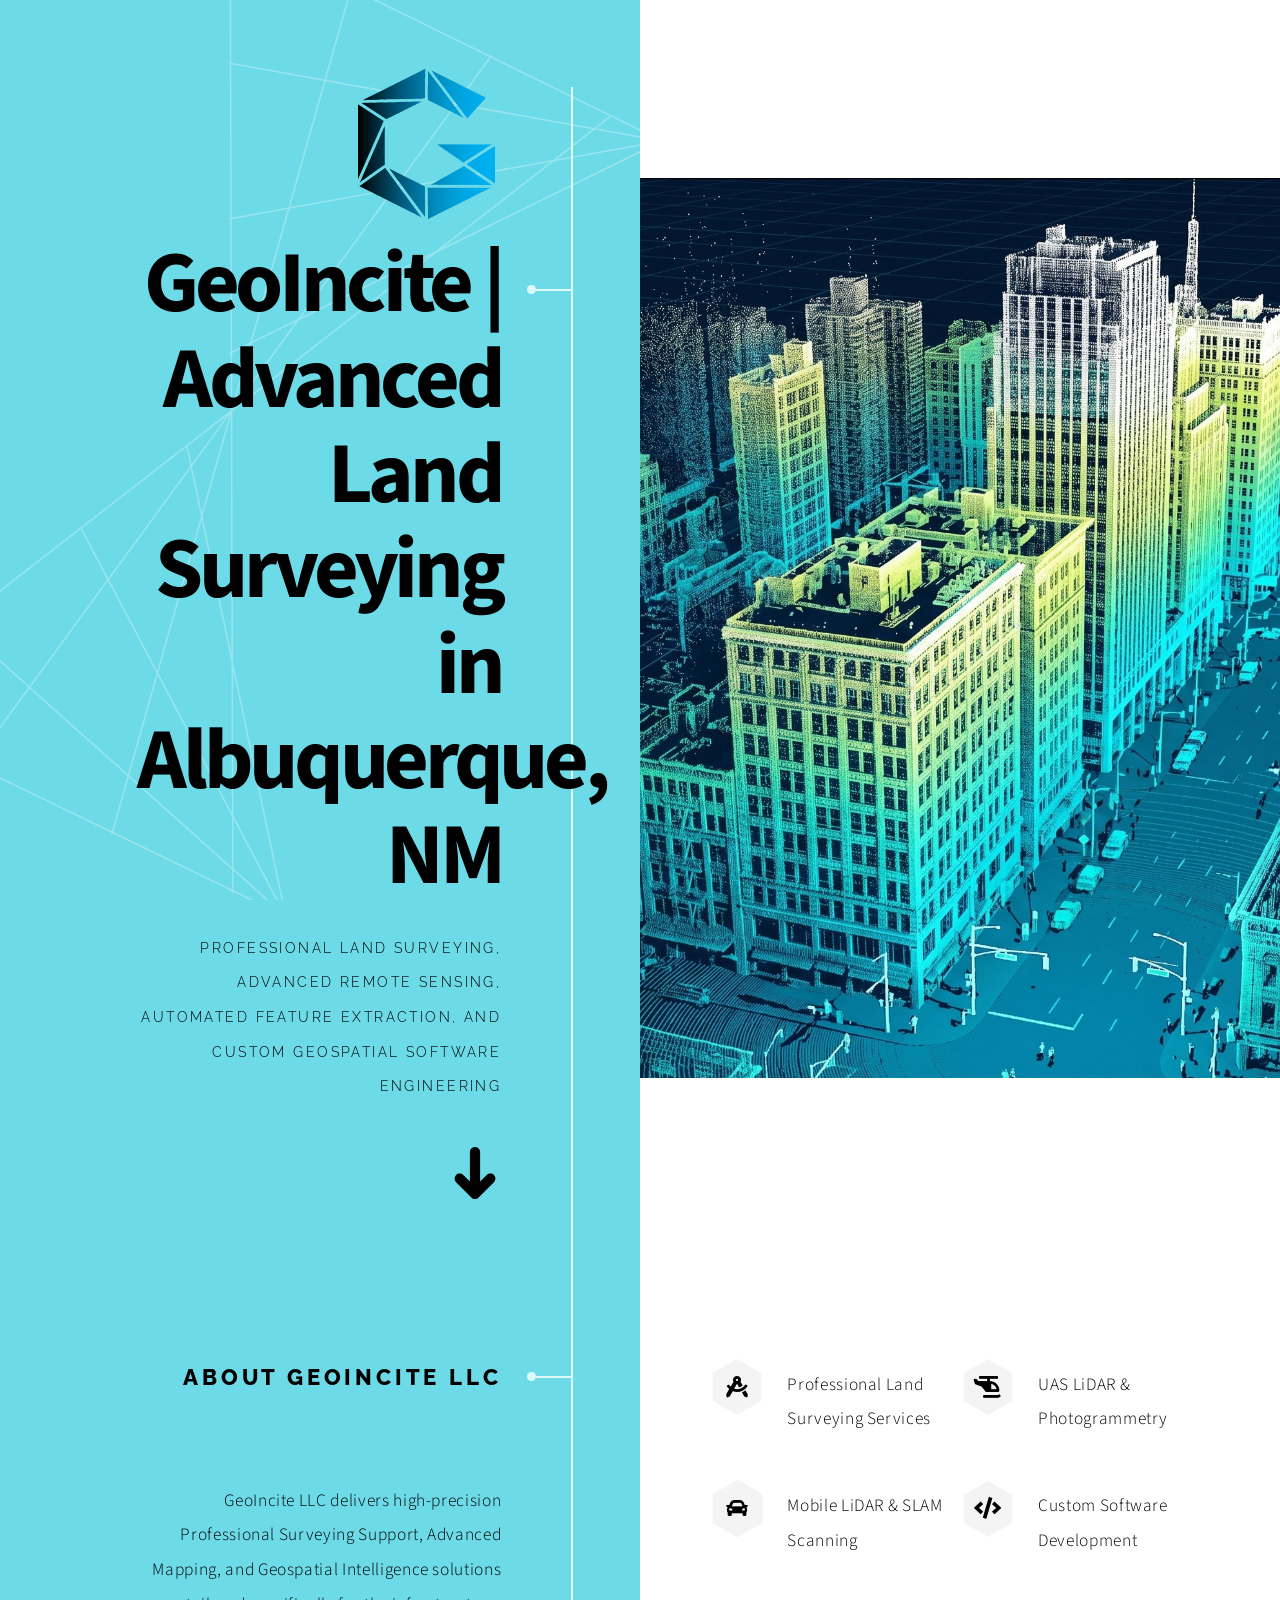
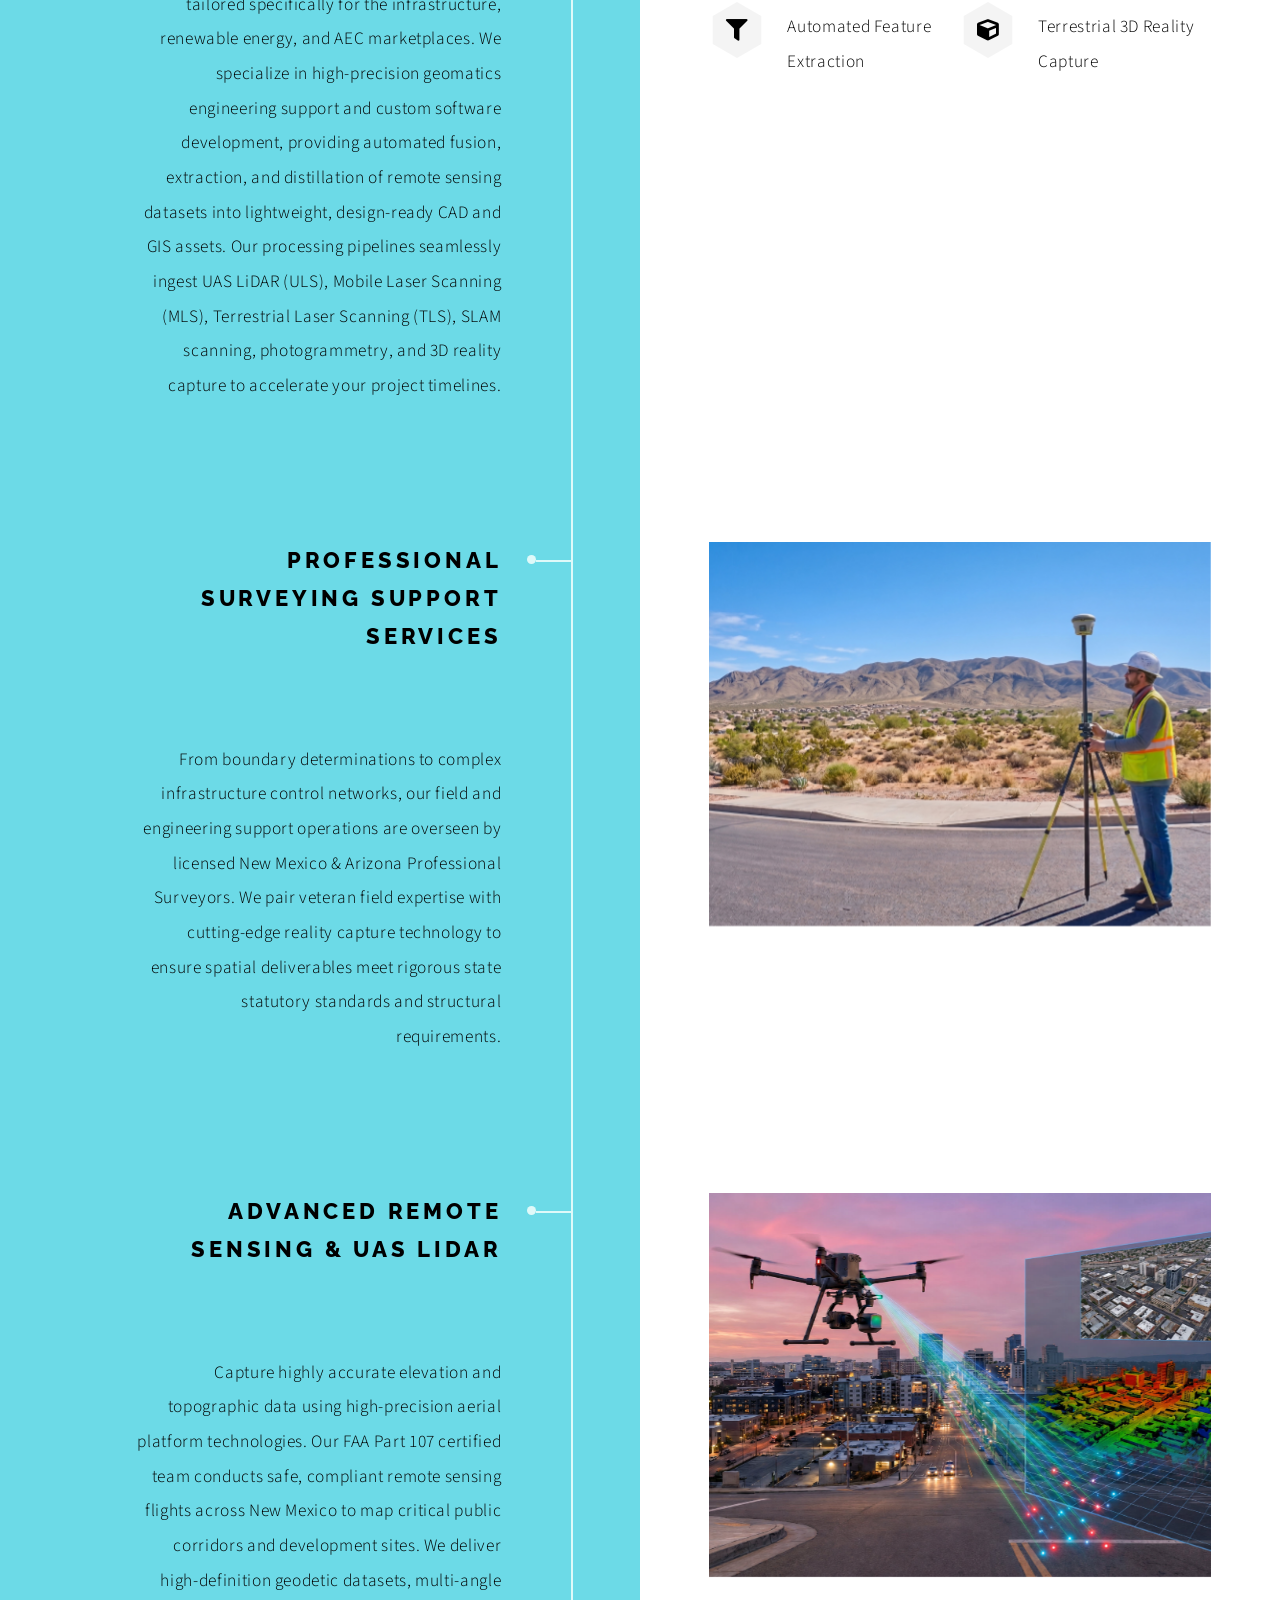
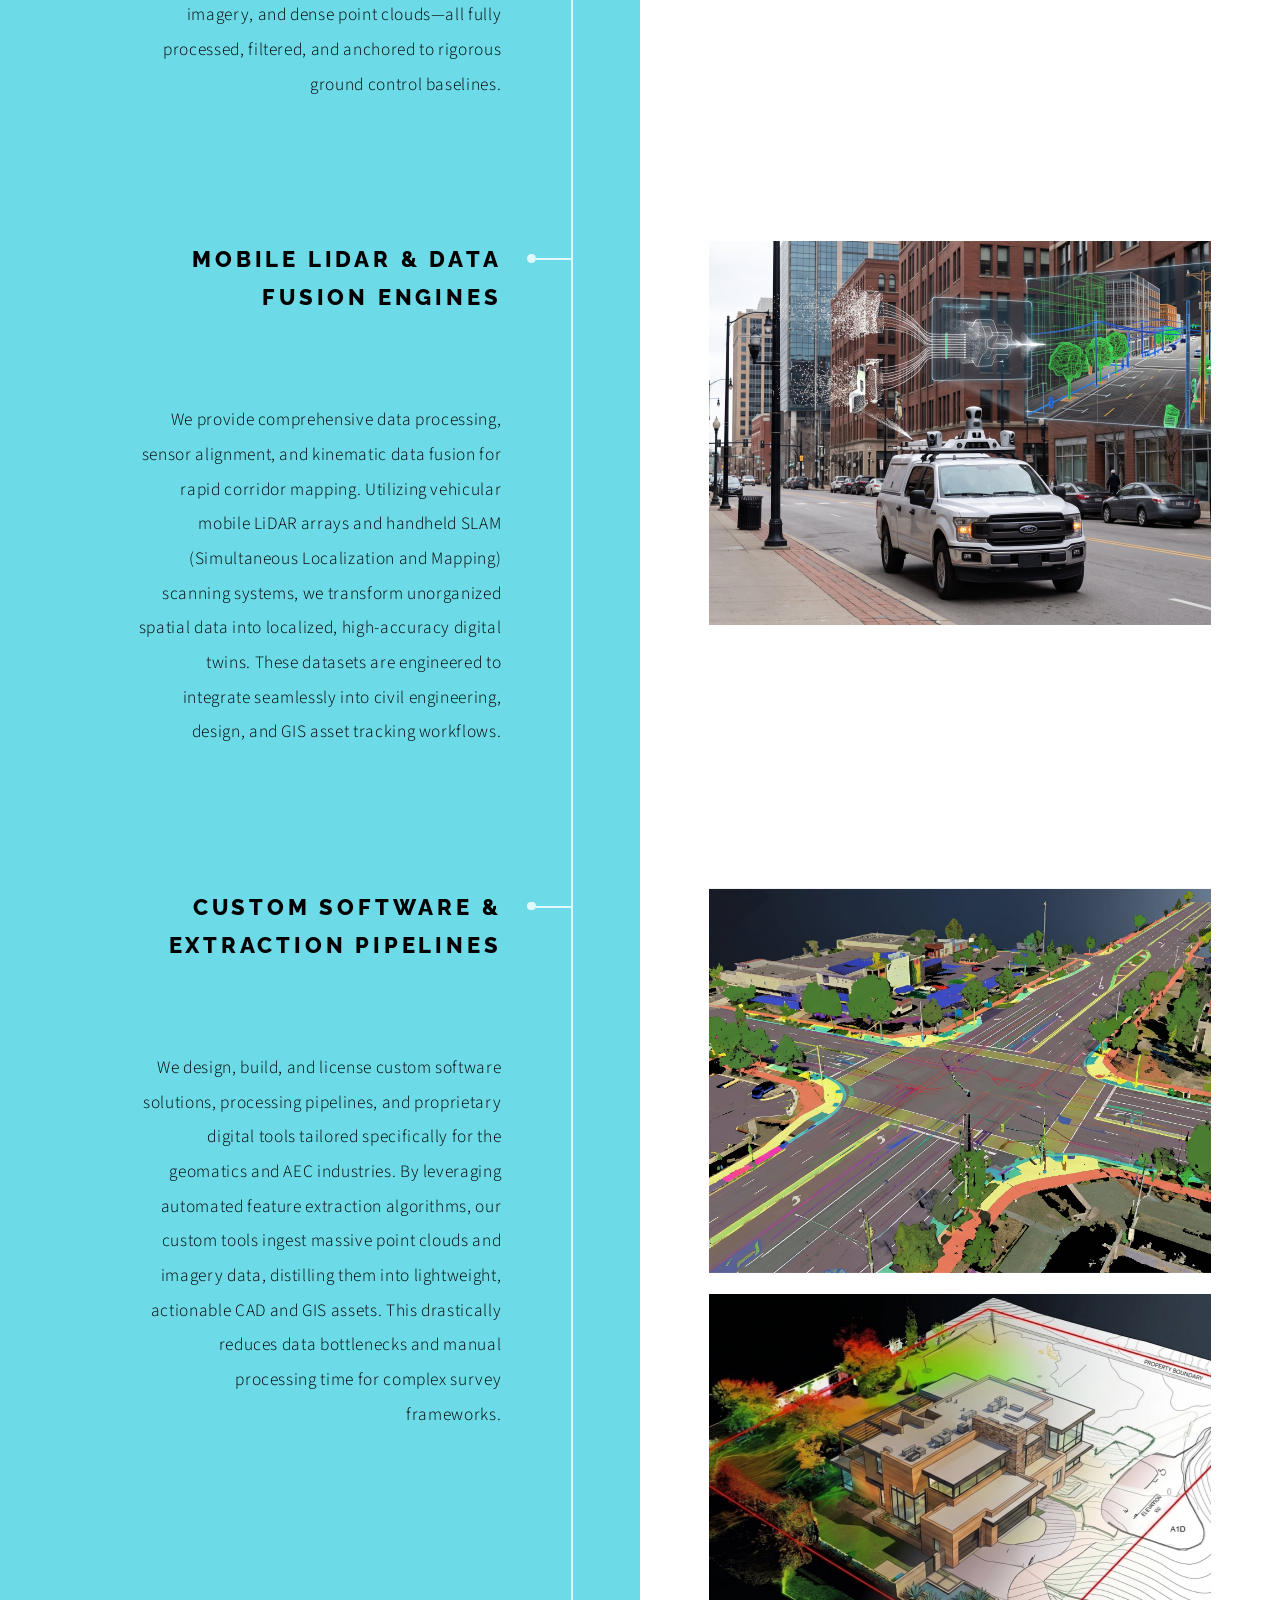
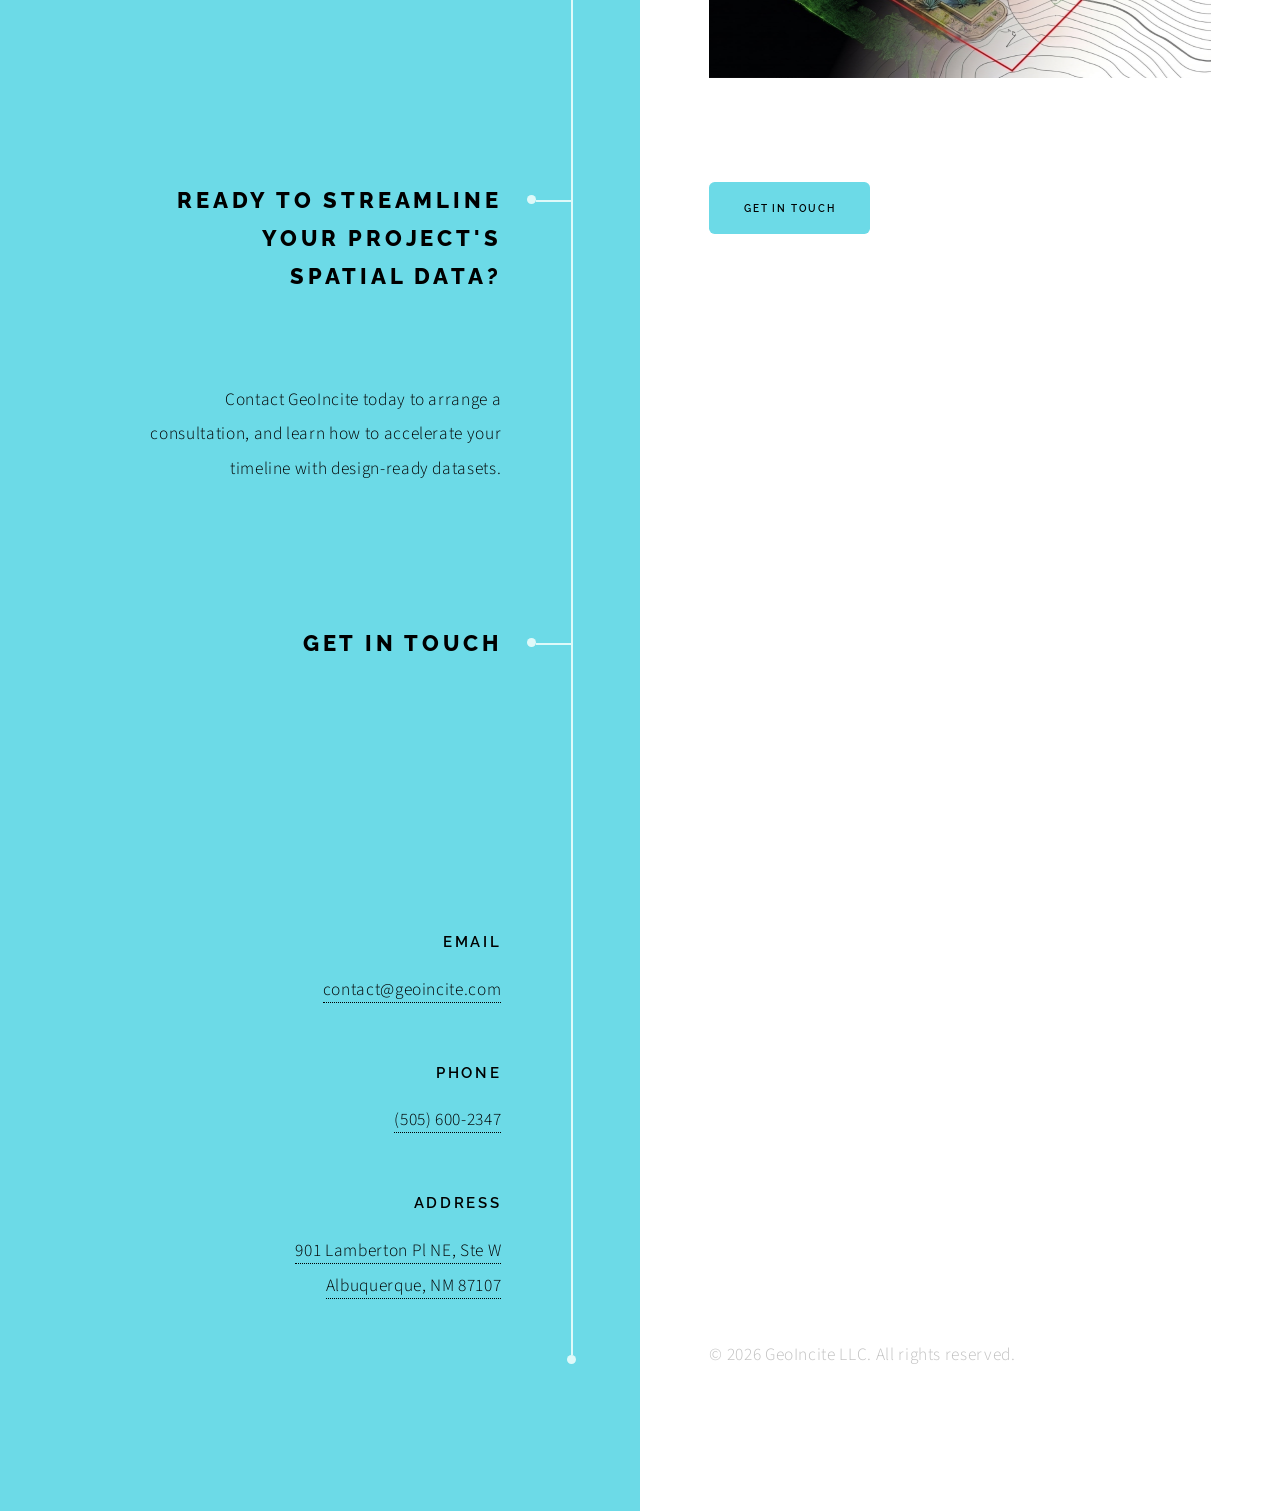
==== commit 253e3a97: "update index.html Improve keywords" ====
--- a/index.html
+++ b/index.html
@@ -6,14 +6,34 @@
 -->
 <html>
 	<head>
-		<title>GeoIncite | Advanced Geomatics & Geospatial Intelligence</title>
+		<title>GeoIncite | Advanced Geomatics & Land Surveying in Albuquerque, NM</title>
 		<meta charset="utf-8" />
 		<meta name="viewport" content="width=device-width, initial-scale=1, user-scalable=no" />
 		<meta name="description" content="Advanced geomatics, UAS LiDAR, mobile mapping, and custom geospatial software development services in Albuquerque, NM." />
-		<meta name="keywords" content="UAS LiDAR, Photogrammetry, Remote Sensing, Professional Surveying, Custom Geospatial Software, GIS, CAD, New Mexico" />
+		<meta name="keywords" content="Professional Surveying, Land Surveying, UAS, Civil Engineering, LiDAR, Photogrammetry, Remote Sensing, Geospatial, Geomatics, GIS, CAD, New Mexico" />
 		<link rel="icon" type="image/png" href="images/favicon.png" />
 		<link rel="apple-touch-icon" href="images/favicon.png">
 		<link rel="stylesheet" href="assets/css/main.css" />
+		<script type="application/ld+json">
+		{
+		  "@context": "https://schema.org",
+		  "@type": "ProfessionalService",
+		  "name": "GeoIncite LLC",
+		  "image": "https://www.geoincite.com/images/logo.png",
+		  "@id": "https://www.geoincite.com",
+		  "url": "https://www.geoincite.com",
+		  "telephone": "+15056002347",
+		  "email": "contact@geoincite.com",
+		  "address": {
+		    "@type": "PostalAddress",
+		    "streetAddress": "901 Lamberton Pl NE, Ste W",
+		    "addressLocality": "Albuquerque",
+		    "addressRegion": "NM",
+		    "postalCode": "87107",
+		    "addressCountry": "US"
+		  }
+		}
+		</script>
 	</head>
 	<body class="is-preload">
 
@@ -24,7 +44,7 @@
 					<section class="intro">
 						<header>
 							<img src="images/logo.png" alt="GeoIncite Logo" style="height: 150px; width: 150px; object-fit: contain; margin-bottom: 40px;">
-							<h1>GeoIncite</h1>
+							<h1>GeoIncite | Advanced Land Surveying in Albuquerque, NM</h1>
 							<p>Professional land surveying, Advanced remote sensing, automated feature extraction, and custom geospatial software engineering</p>
 							<ul class="actions">
 								<li><a href="#first" class="arrow scrolly"><span class="label">Next</span></a></li>
@@ -64,7 +84,6 @@
 								<a href="images/gallery/fulls/004.jpg" class="landscape"><img src="images/gallery/thumbs/004.jpg" alt="Professional Surveying Support Services" /></a>
 							</div>
 						</div>
-					</section>
 					</section>
 
 				<!-- Section -->
@@ -141,11 +160,11 @@
 								</li>
 								<li>
 									<h3>Phone</h3>
-									<a href="tel:+15055004242"> (505) 600-2347</a>
+									<a href="tel:+15056002347"> (505) 600-2347</a>
 								</li>
 								<li>
 									<h3>Address</h3>
-									<a href="https://maps.app.goo.gl/hqcCfpgCZxaJsrQt9" target="_blank" rel="noopener noreferrer"> 901 Lamberton Pl NE, Ste W<br />Albuquerque, NM 87107</a>
+									<a href="https://maps.app.goo.gl/9AP3RCy3fuRpDbtu5" target="_blank" rel="noopener noreferrer"> 901 Lamberton Pl NE, Ste W<br />Albuquerque, NM 87107</a>
 								</li>
 							</ul>
 						</footer>
@@ -168,5 +187,4 @@
 			<script src="assets/js/tally-embed.js"></script>
 			<script src="assets/js/album.js"></script>
 	</body>
-</html>
-
+</html>
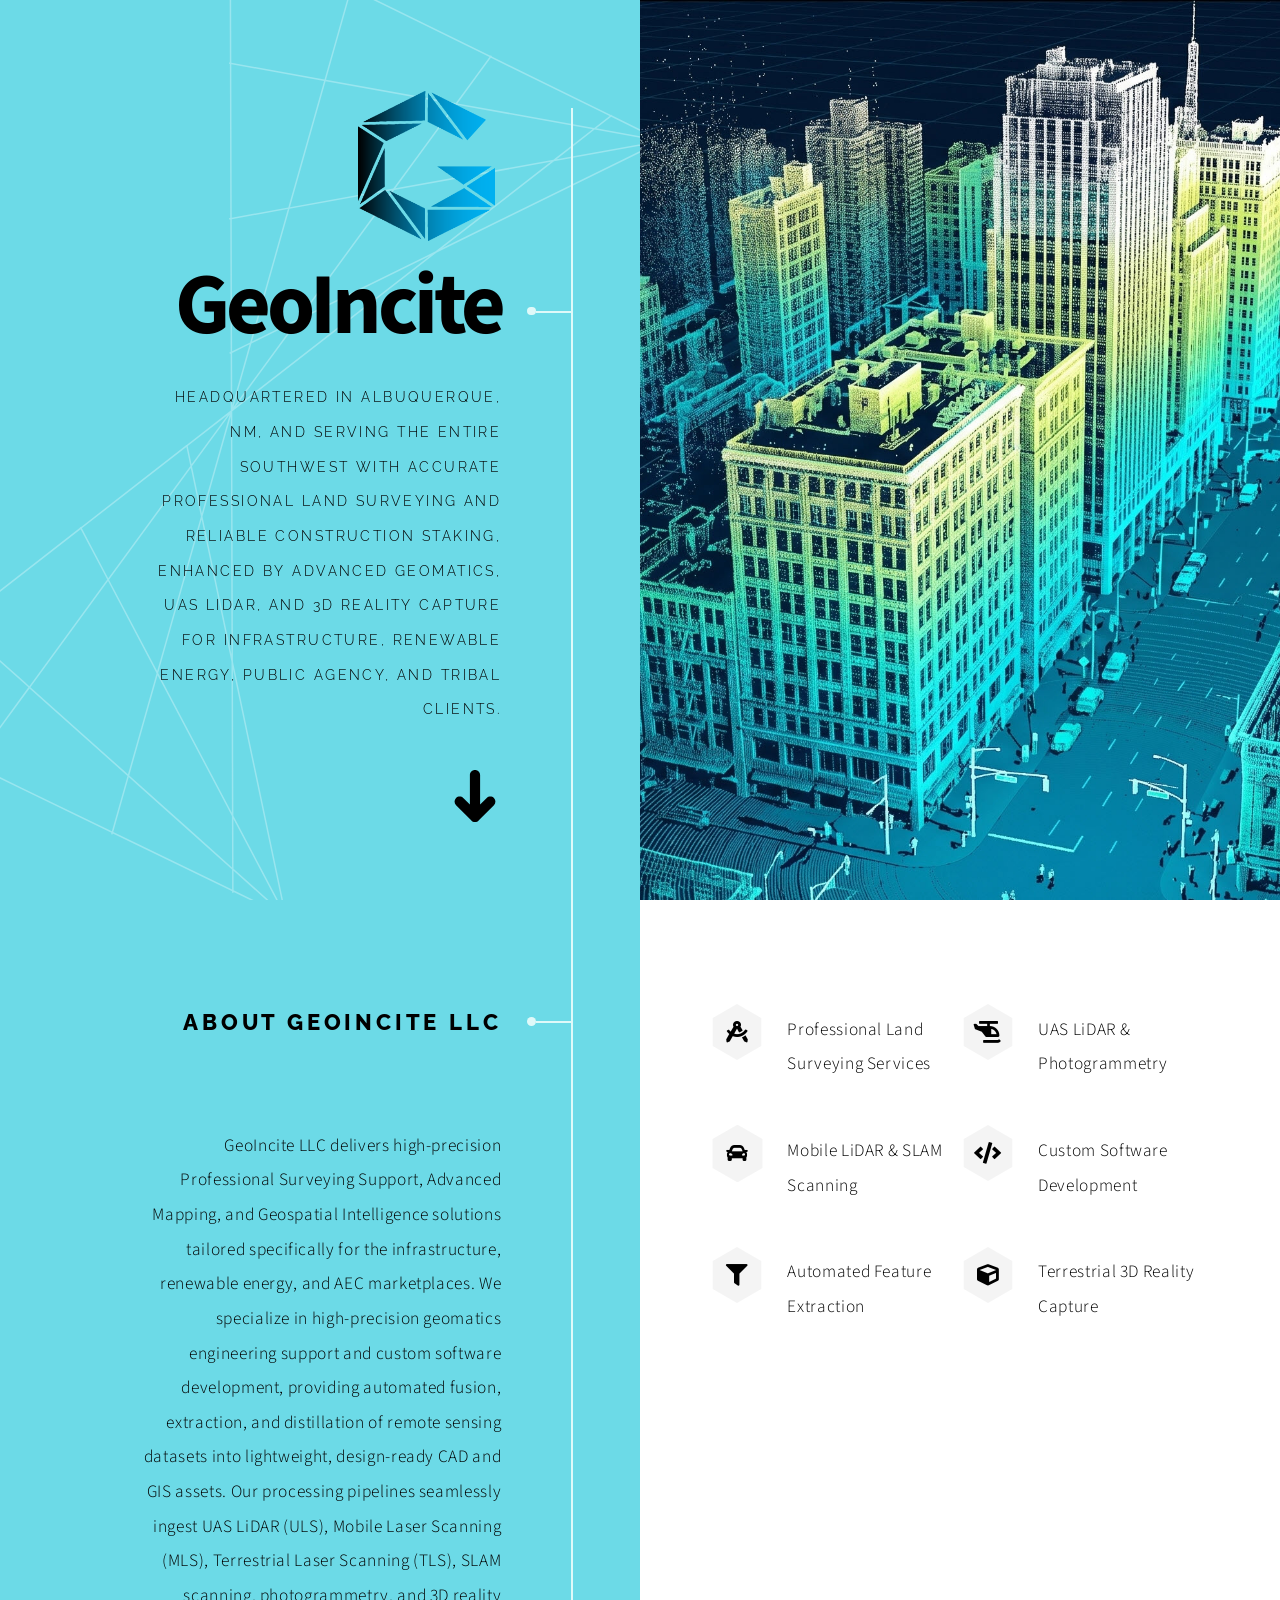
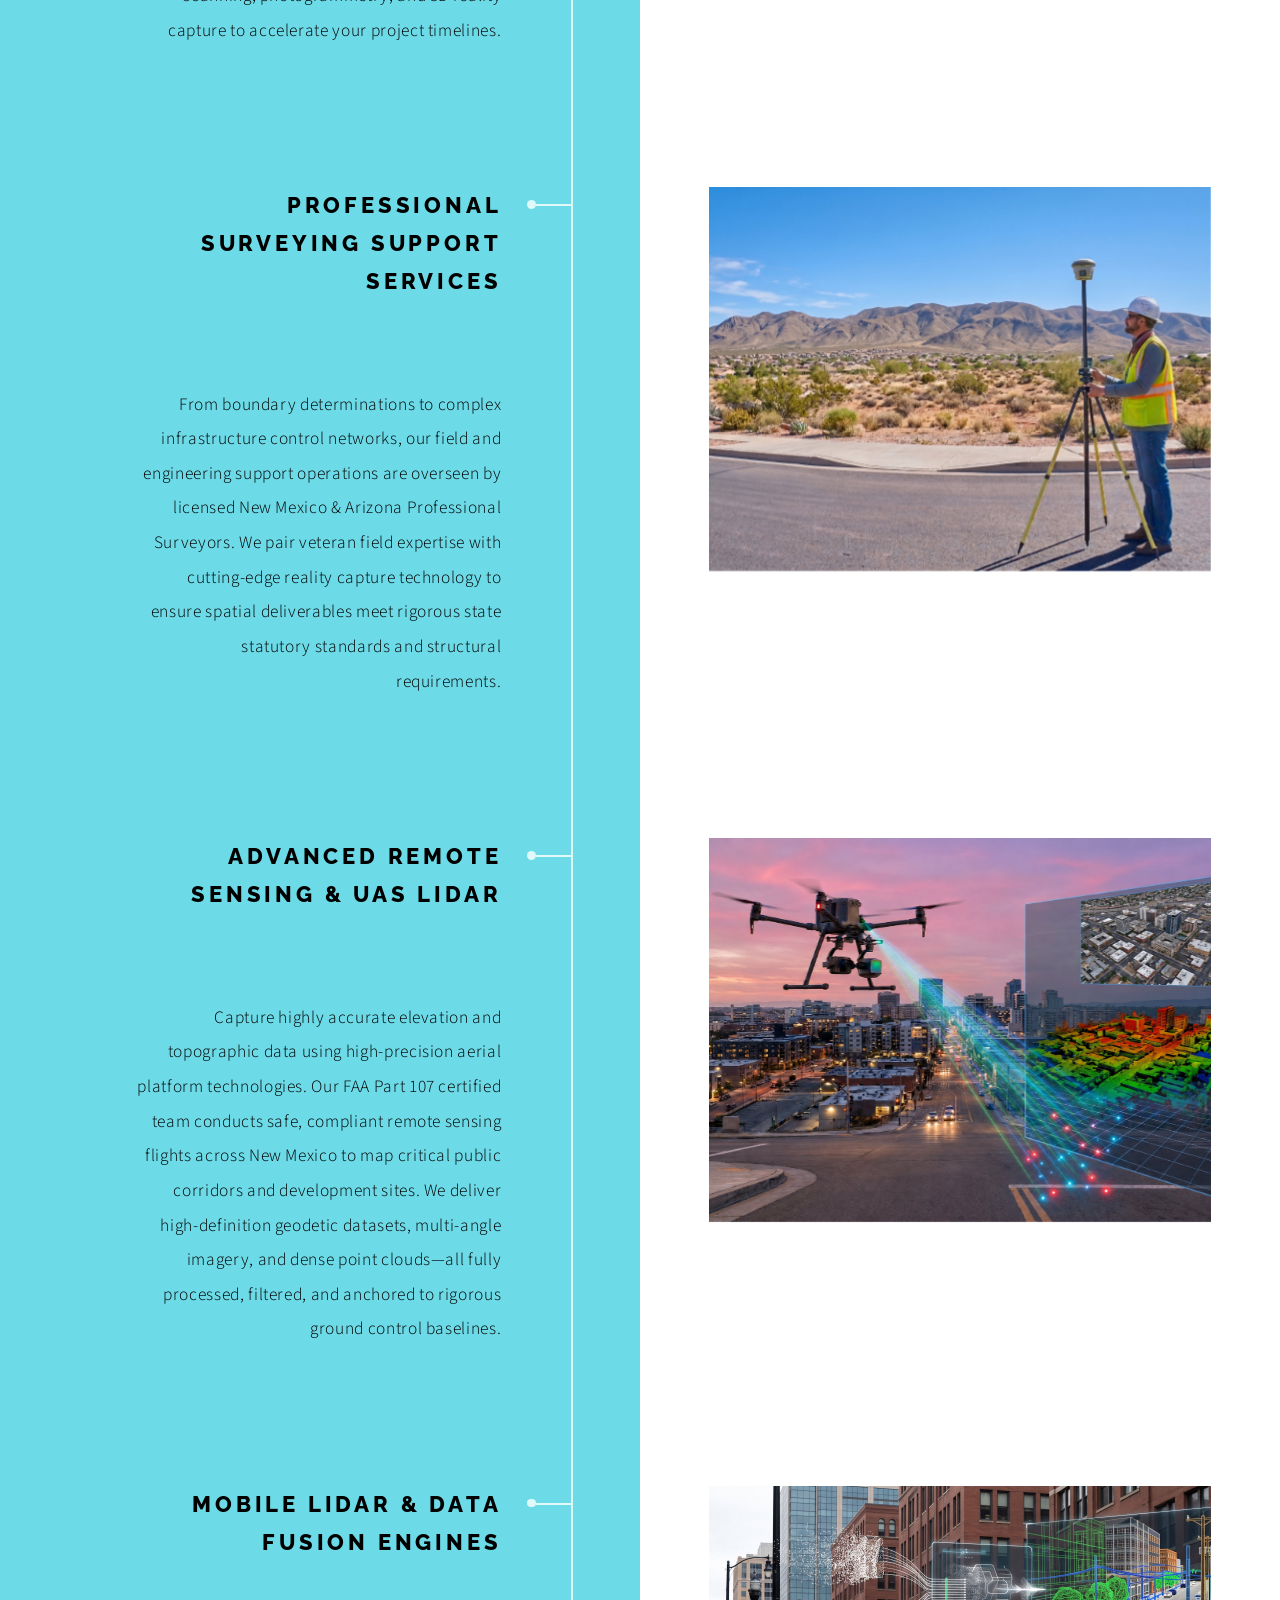
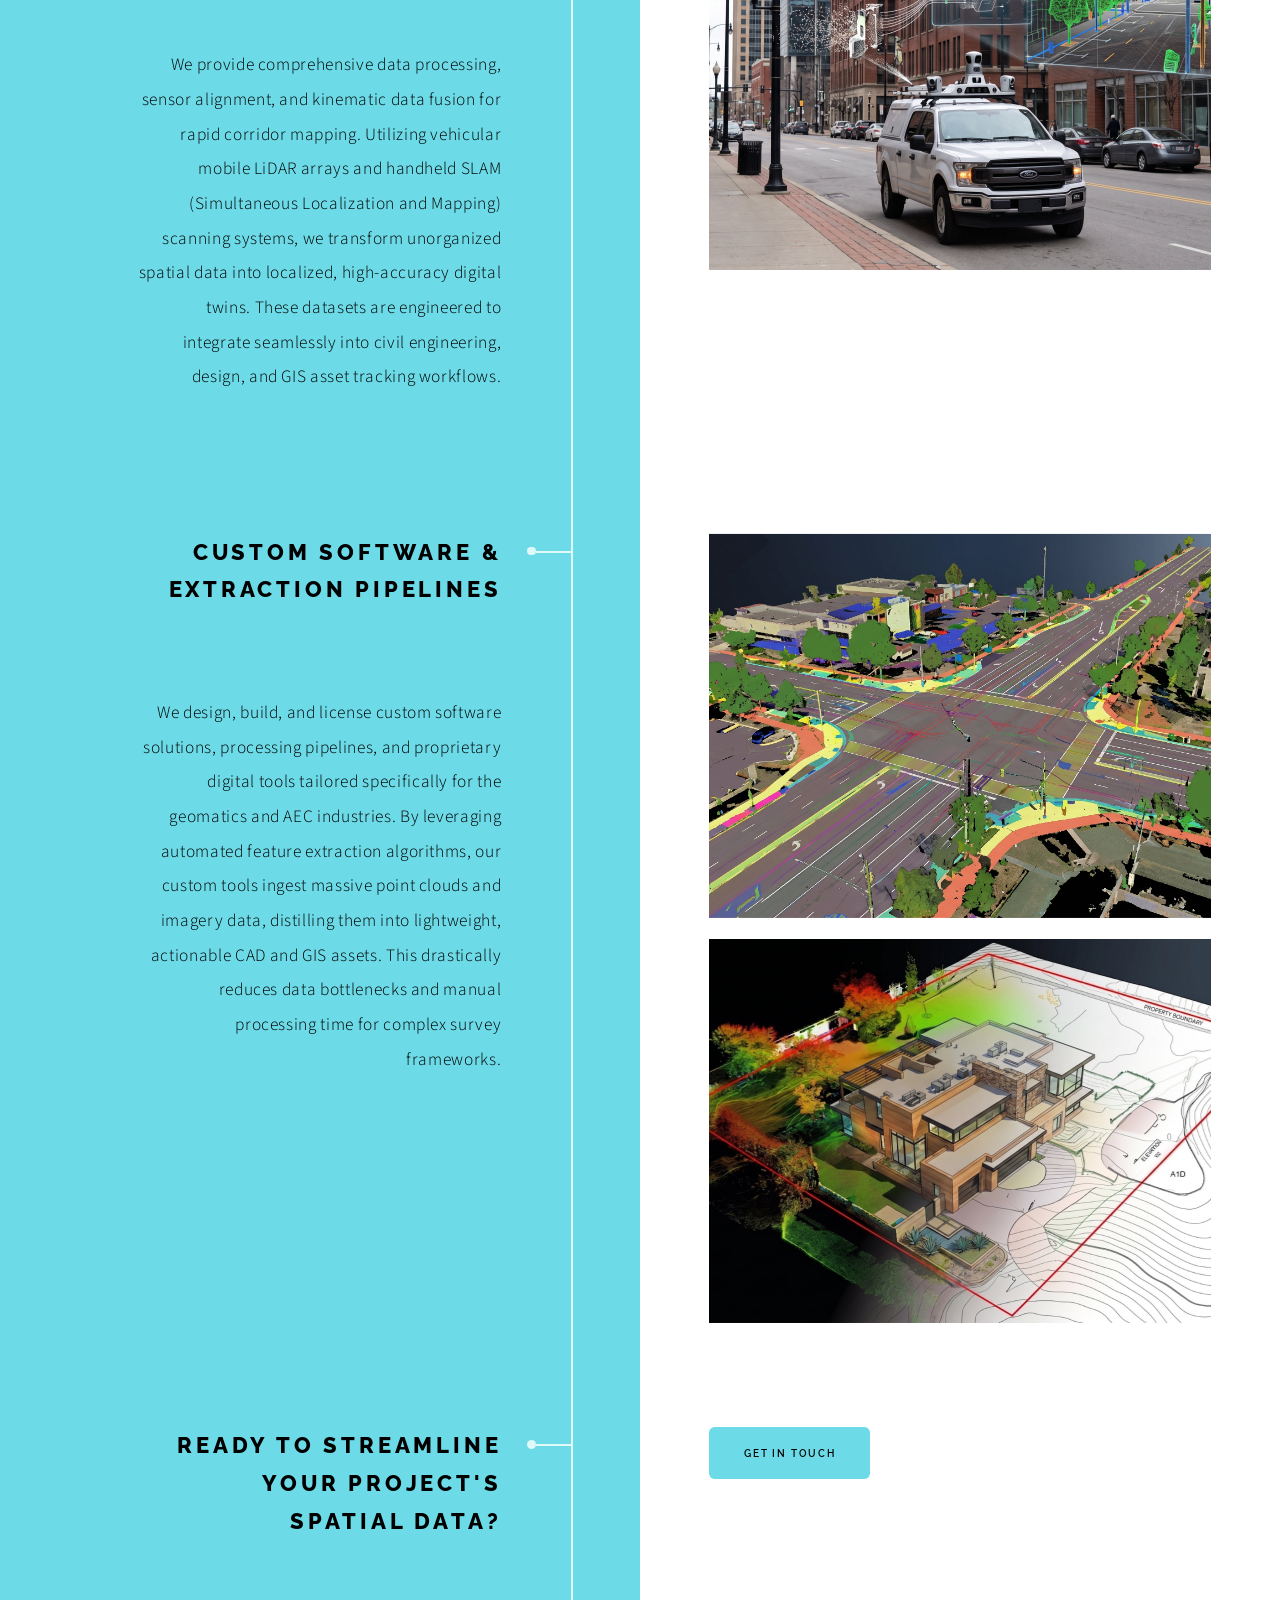
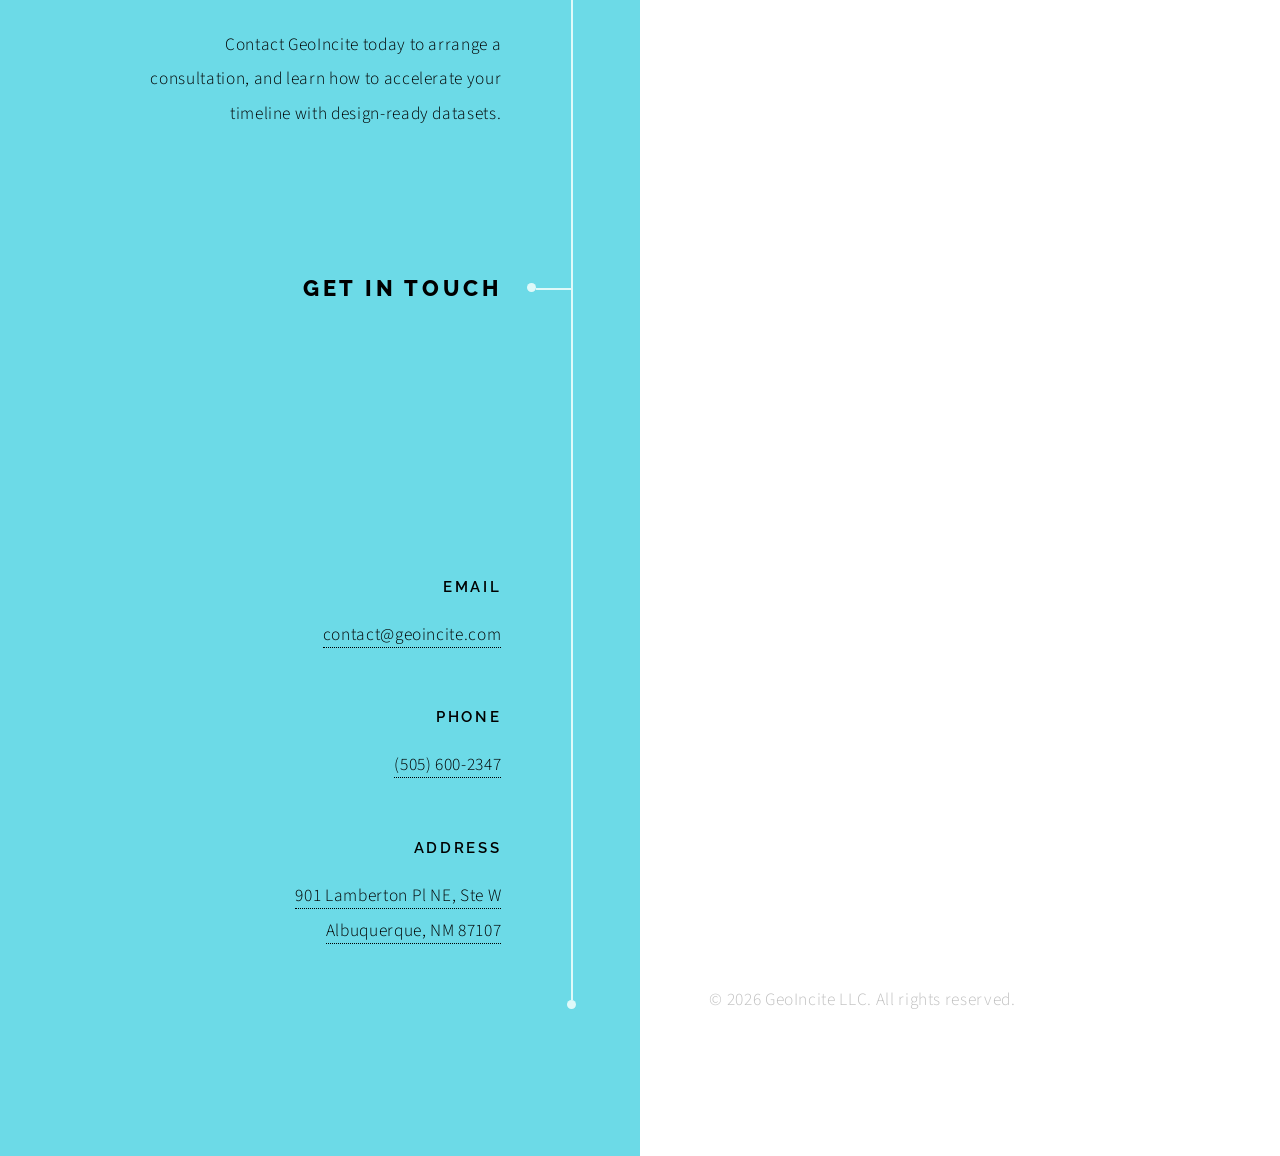
==== commit 8dd94b21: "update index" ====
--- a/index.html
+++ b/index.html
@@ -5,24 +5,41 @@
 	Free for personal and commercial use under the CCA 3.0 license (html5up.net/license)
 -->
 <html>
-	<head>
-		<title>GeoIncite | Advanced Geomatics & Land Surveying in Albuquerque, NM</title>
+<head>
+		<title>GeoIncite | Land Surveying &amp; Construction Staking in Albuquerque, NM</title>
 		<meta charset="utf-8" />
-		<meta name="viewport" content="width=device-width, initial-scale=1, user-scalable=no" />
-		<meta name="description" content="Advanced geomatics, UAS LiDAR, mobile mapping, and custom geospatial software development services in Albuquerque, NM." />
-		<meta name="keywords" content="Professional Surveying, Land Surveying, UAS, Civil Engineering, LiDAR, Photogrammetry, Remote Sensing, Geospatial, Geomatics, GIS, CAD, New Mexico" />
+		<meta name="viewport" content="width=device-width, initial-scale=1" />
+		<meta name="description" content="GeoIncite LLC provides professional land surveying and construction staking in Albuquerque and across New Mexico: boundary, topographic and ALTA surveys, plus UAS LiDAR, mobile LiDAR and 3D scanning." />
+		<meta name="keywords" content="Professional Land Surveying, Land Surveyor Albuquerque, Construction Staking, Construction Layout, Boundary Survey, Topographic Survey, ALTA Survey, Sub-division Platting, PLSS, Existing Conditions Survey, Civil Engineering Support, Drone Mapping, Unmanned Aircraft Systems (UAS), UAS LiDAR, Aerial Surveying, Mobile LiDAR, 3D Laser Scanning, 3D Reality Capture, Photogrammetry, Remote Sensing, Geospatial, Geomatics, GIS, CAD, Albuquerque, New Mexico, NM" />
+		<link rel="canonical" href="https://geoincite.com/" />
+
+		<!-- Link previews (LinkedIn, Facebook, texts, chat apps) -->
+		<meta property="og:type" content="website" />
+		<meta property="og:site_name" content="GeoIncite LLC" />
+		<meta property="og:title" content="GeoIncite | Land Surveying &amp; Construction Staking in Albuquerque, NM" />
+		<meta property="og:description" content="Professional land surveying, construction staking, and advanced geomatics for infrastructure, renewable energy, public agency and tribal clients across New Mexico and the Southwest." />
+		<meta property="og:url" content="https://geoincite.com/" />
+		<meta property="og:image" content="https://geoincite.com/images/pic01.jpg" />
+		<meta name="twitter:card" content="summary_large_image" />
+
 		<link rel="icon" type="image/png" href="images/favicon.png" />
-		<link rel="apple-touch-icon" href="images/favicon.png">
+		<link rel="apple-touch-icon" href="images/favicon.png" />
 		<link rel="stylesheet" href="assets/css/main.css" />
+
 		<script type="application/ld+json">
 		{
 		  "@context": "https://schema.org",
 		  "@type": "ProfessionalService",
+		  "@id": "https://geoincite.com/#business",
 		  "name": "GeoIncite LLC",
-		  "image": "https://www.geoincite.com/images/logo.png",
-		  "@id": "https://www.geoincite.com",
-		  "url": "https://www.geoincite.com",
-		  "telephone": "+15056002347",
+		  "alternateName": "GeoIncite",
+		  "slogan": "Professional land surveying, construction staking, and advanced geomatics in New Mexico",
+		  "description": "GeoIncite LLC is a specialized surveying, geomatics and geospatial intelligence firm providing high-precision professional surveying services, construction staking, advanced mapping, and existing conditions modeling for infrastructure, renewable energy, public agency and tribal clients. Established in 2026 and headquartered in Albuquerque, New Mexico, GeoIncite provides responsive, locally managed geomatics services to public and private sector clients throughout New Mexico and across the Southwest. Its team combines conventional surveying with UAS LiDAR (ULS), mobile laser scanning (MLS), terrestrial laser scanning (TLS), SLAM scanning, photogrammetry and 3D reality capture, using automated data fusion, feature extraction and drafting workflows to deliver accurate, design-ready CAD and GIS deliverables that reduce project risk, accelerate schedules and lower project costs.",
+		  "foundingDate": "2026",
+		  "url": "https://geoincite.com/",
+		  "logo": "https://geoincite.com/images/logo.png",
+		  "image": "https://geoincite.com/images/logo.png",
+		  "telephone": "+1-505-600-2347",
 		  "email": "contact@geoincite.com",
 		  "address": {
 		    "@type": "PostalAddress",
@@ -31,6 +48,50 @@
 		    "addressRegion": "NM",
 		    "postalCode": "87107",
 		    "addressCountry": "US"
+		  },
+		  "hasMap": "https://maps.app.goo.gl/9AP3RCy3fuRpDbtu5",
+		  "areaServed": [
+		    { "@type": "City", "name": "Albuquerque" },
+		    { "@type": "State", "name": "New Mexico" },
+		    { "@type": "State", "name": "Arizona" },
+		    { "@type": "Place", "name": "Southwestern United States" }
+		  ],
+		  "knowsAbout": [
+		    "Professional land surveying",
+		    "Construction staking",
+		    "Construction layout",
+		    "Boundary surveys",
+		    "Topographic surveys",
+		    "ALTA/NSPS land title surveys",
+		    "Subdivision platting",
+		    "Public Land Survey System (PLSS)",
+		    "Existing conditions surveys",
+		    "Survey control networks",
+		    "Civil engineering survey support",
+		    "UAS LiDAR",
+		    "Drone photogrammetry",
+		    "Mobile laser scanning",
+		    "Terrestrial laser scanning",
+		    "SLAM scanning",
+		    "3D reality capture",
+		    "Automated feature extraction",
+		    "GIS",
+		    "CAD",
+		    "Geospatial software development"
+		  ],
+		  "hasOfferCatalog": {
+		    "@type": "OfferCatalog",
+		    "name": "Surveying and geomatics services",
+		    "itemListElement": [
+		      { "@type": "Offer", "itemOffered": { "@type": "Service", "name": "Professional Land Surveying", "description": "Boundary, topographic, ALTA/NSPS, subdivision platting, PLSS and control surveys by licensed New Mexico and Arizona Professional Surveyors.", "areaServed": "New Mexico" } },
+		      { "@type": "Offer", "itemOffered": { "@type": "Service", "name": "Construction Staking", "description": "Construction staking and layout for infrastructure, renewable energy, commercial and public agency projects.", "areaServed": "New Mexico" } },
+		      { "@type": "Offer", "itemOffered": { "@type": "Service", "name": "Existing Conditions Surveys and Modeling" } },
+		      { "@type": "Offer", "itemOffered": { "@type": "Service", "name": "UAS LiDAR and Photogrammetry" } },
+		      { "@type": "Offer", "itemOffered": { "@type": "Service", "name": "Mobile LiDAR and SLAM Scanning" } },
+		      { "@type": "Offer", "itemOffered": { "@type": "Service", "name": "Terrestrial Laser Scanning and 3D Reality Capture" } },
+		      { "@type": "Offer", "itemOffered": { "@type": "Service", "name": "Automated Feature Extraction and CAD/GIS Deliverables" } },
+		      { "@type": "Offer", "itemOffered": { "@type": "Service", "name": "Custom Geospatial Software Development" } }
+		    ]
 		  }
 		}
 		</script>
@@ -44,8 +105,8 @@
 					<section class="intro">
 						<header>
 							<img src="images/logo.png" alt="GeoIncite Logo" style="height: 150px; width: 150px; object-fit: contain; margin-bottom: 40px;">
-							<h1>GeoIncite | Advanced Land Surveying in Albuquerque, NM</h1>
-							<p>Professional land surveying, Advanced remote sensing, automated feature extraction, and custom geospatial software engineering</p>
+							<h1>GeoIncite</h1>
+								<p>Headquartered in Albuquerque, NM, and serving the entire Southwest with accurate professional land surveying and reliable construction staking, enhanced by advanced geomatics, UAS LiDAR, and 3D reality capture for infrastructure, renewable energy, public agency, and tribal clients.</p>
 							<ul class="actions">
 								<li><a href="#first" class="arrow scrolly"><span class="label">Next</span></a></li>
 							</ul>
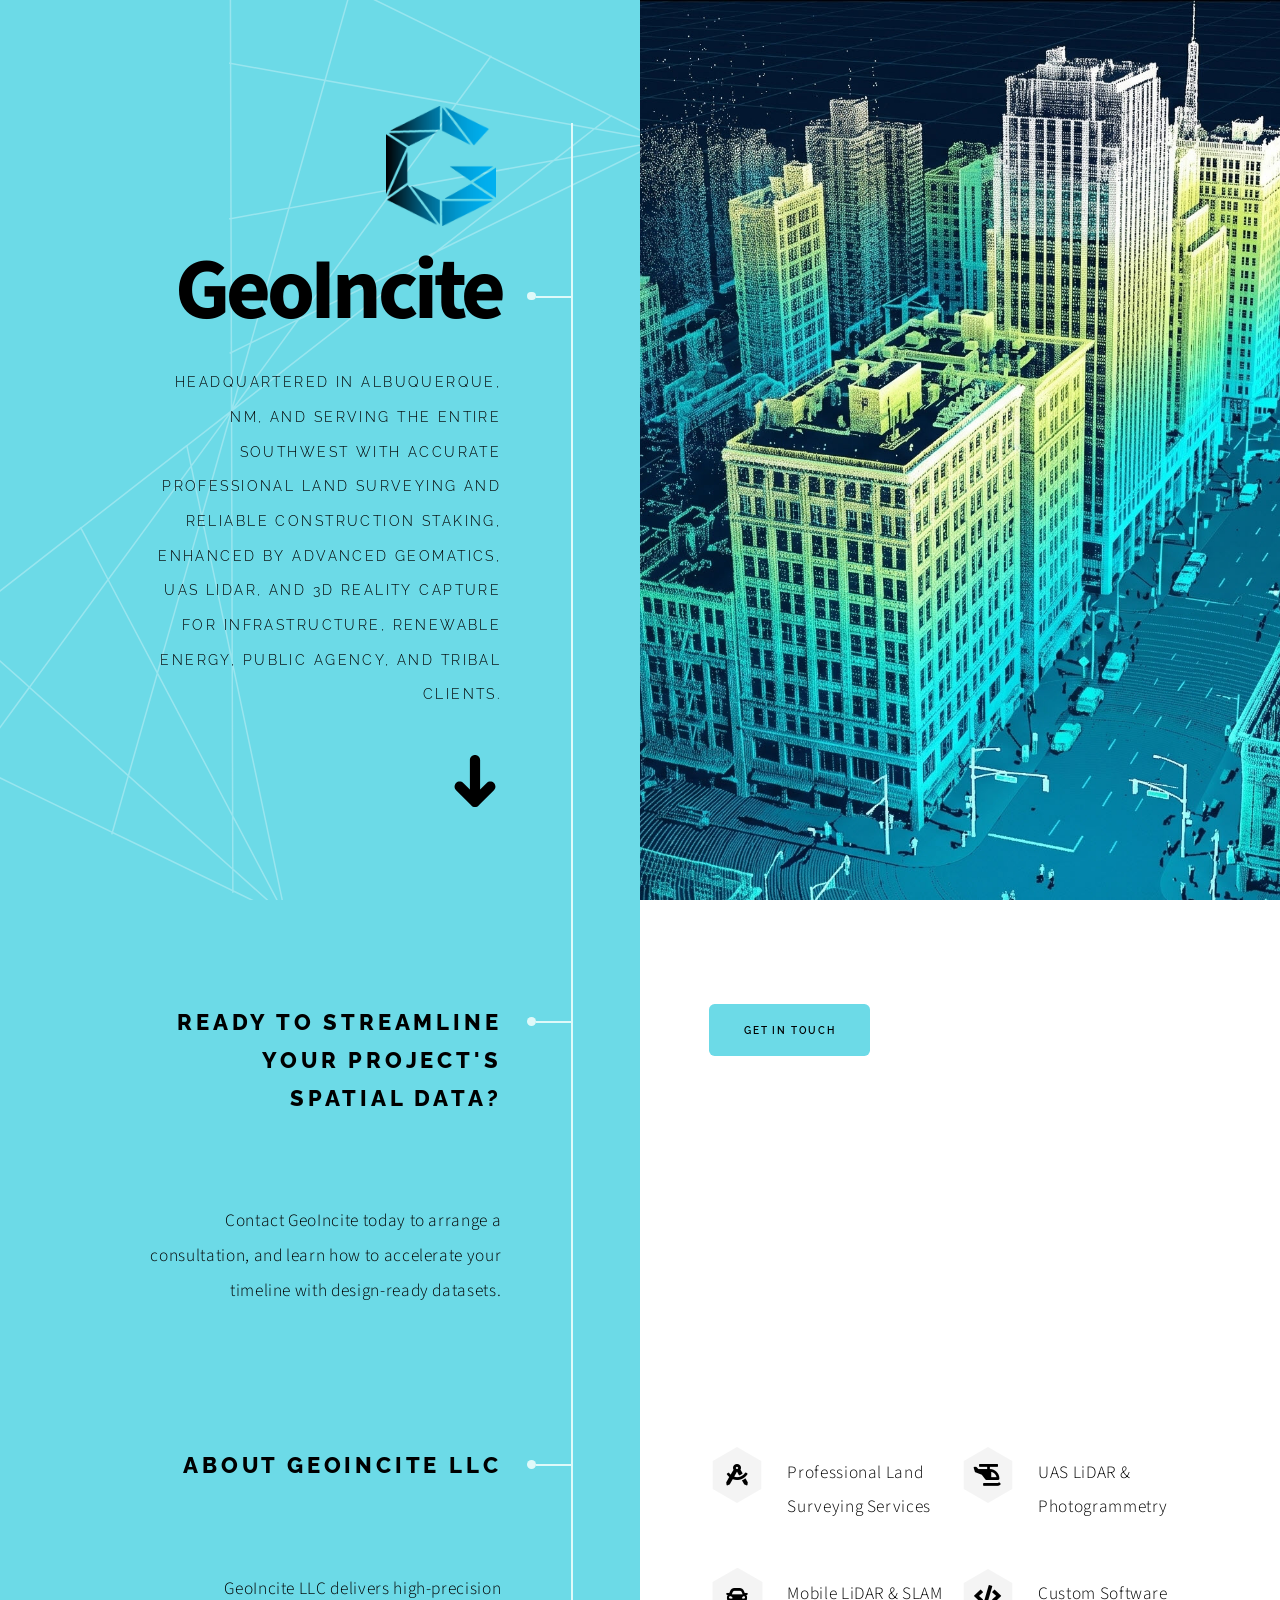
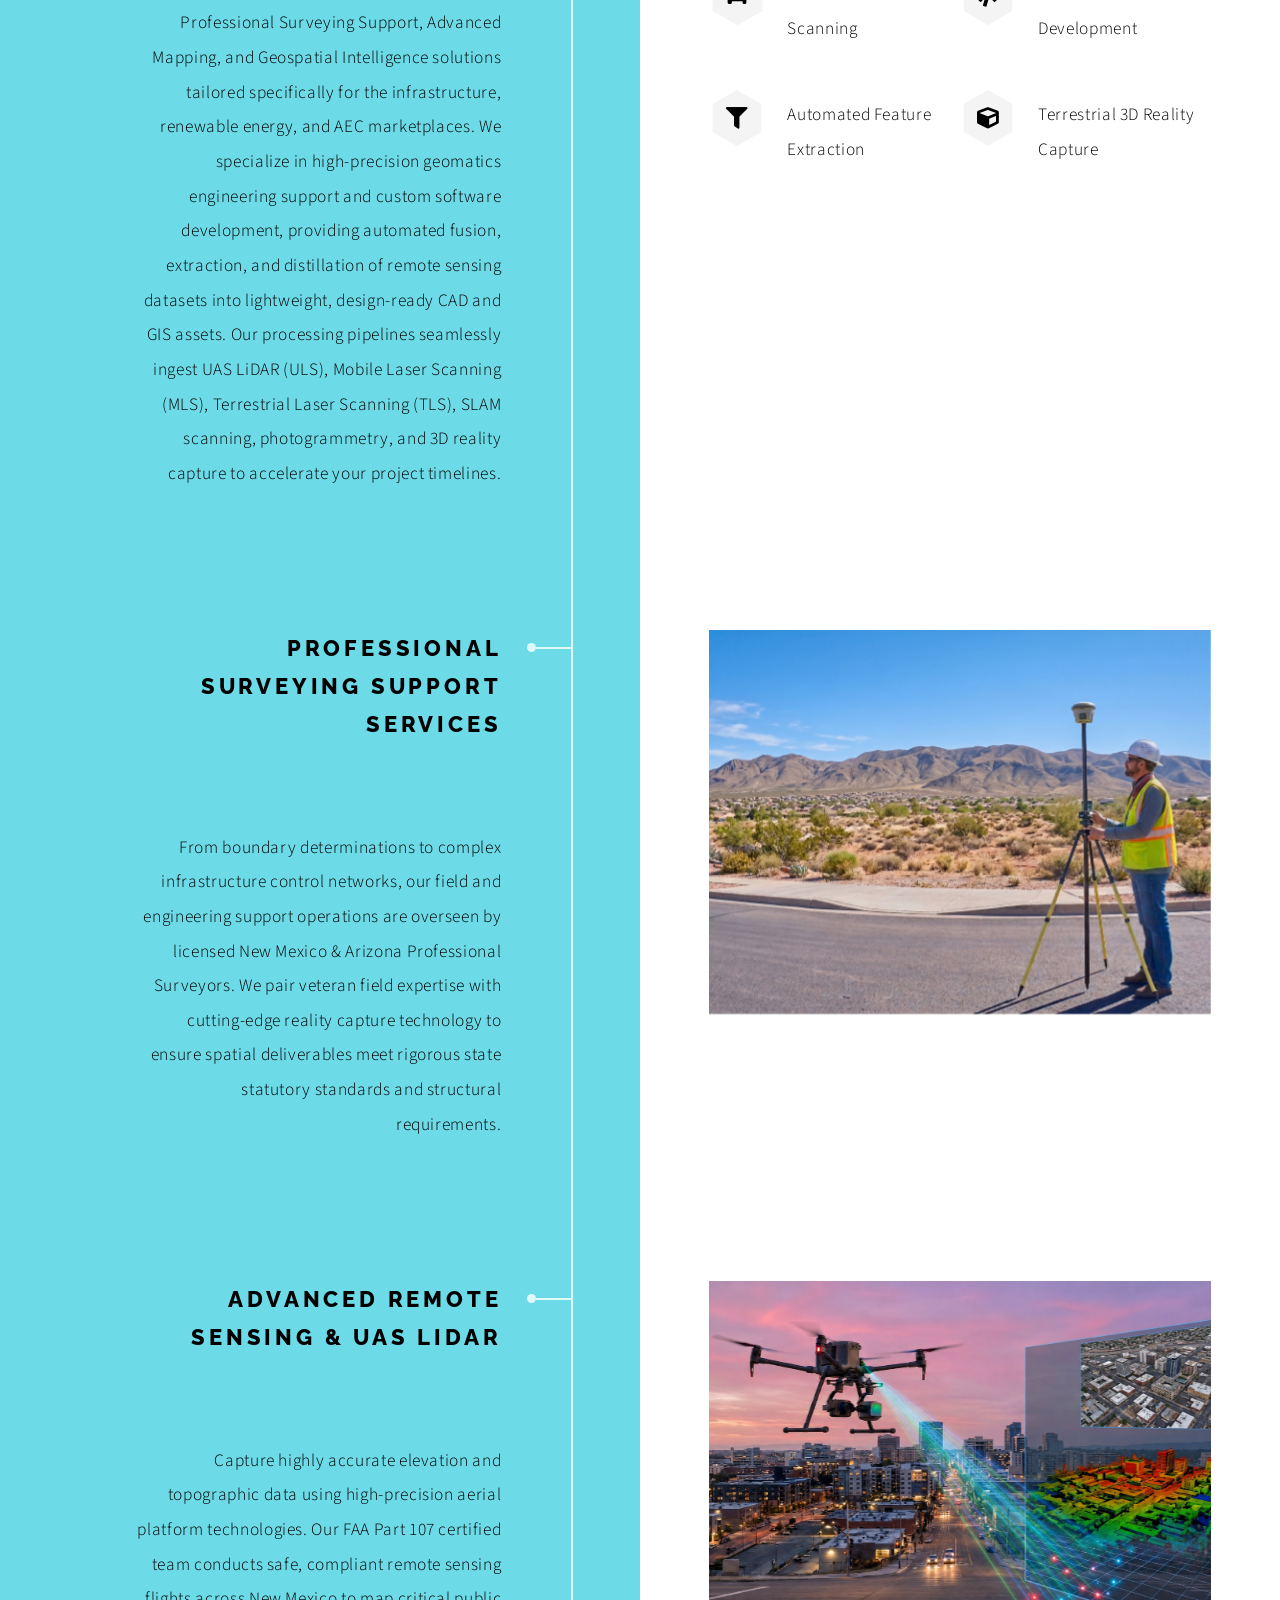
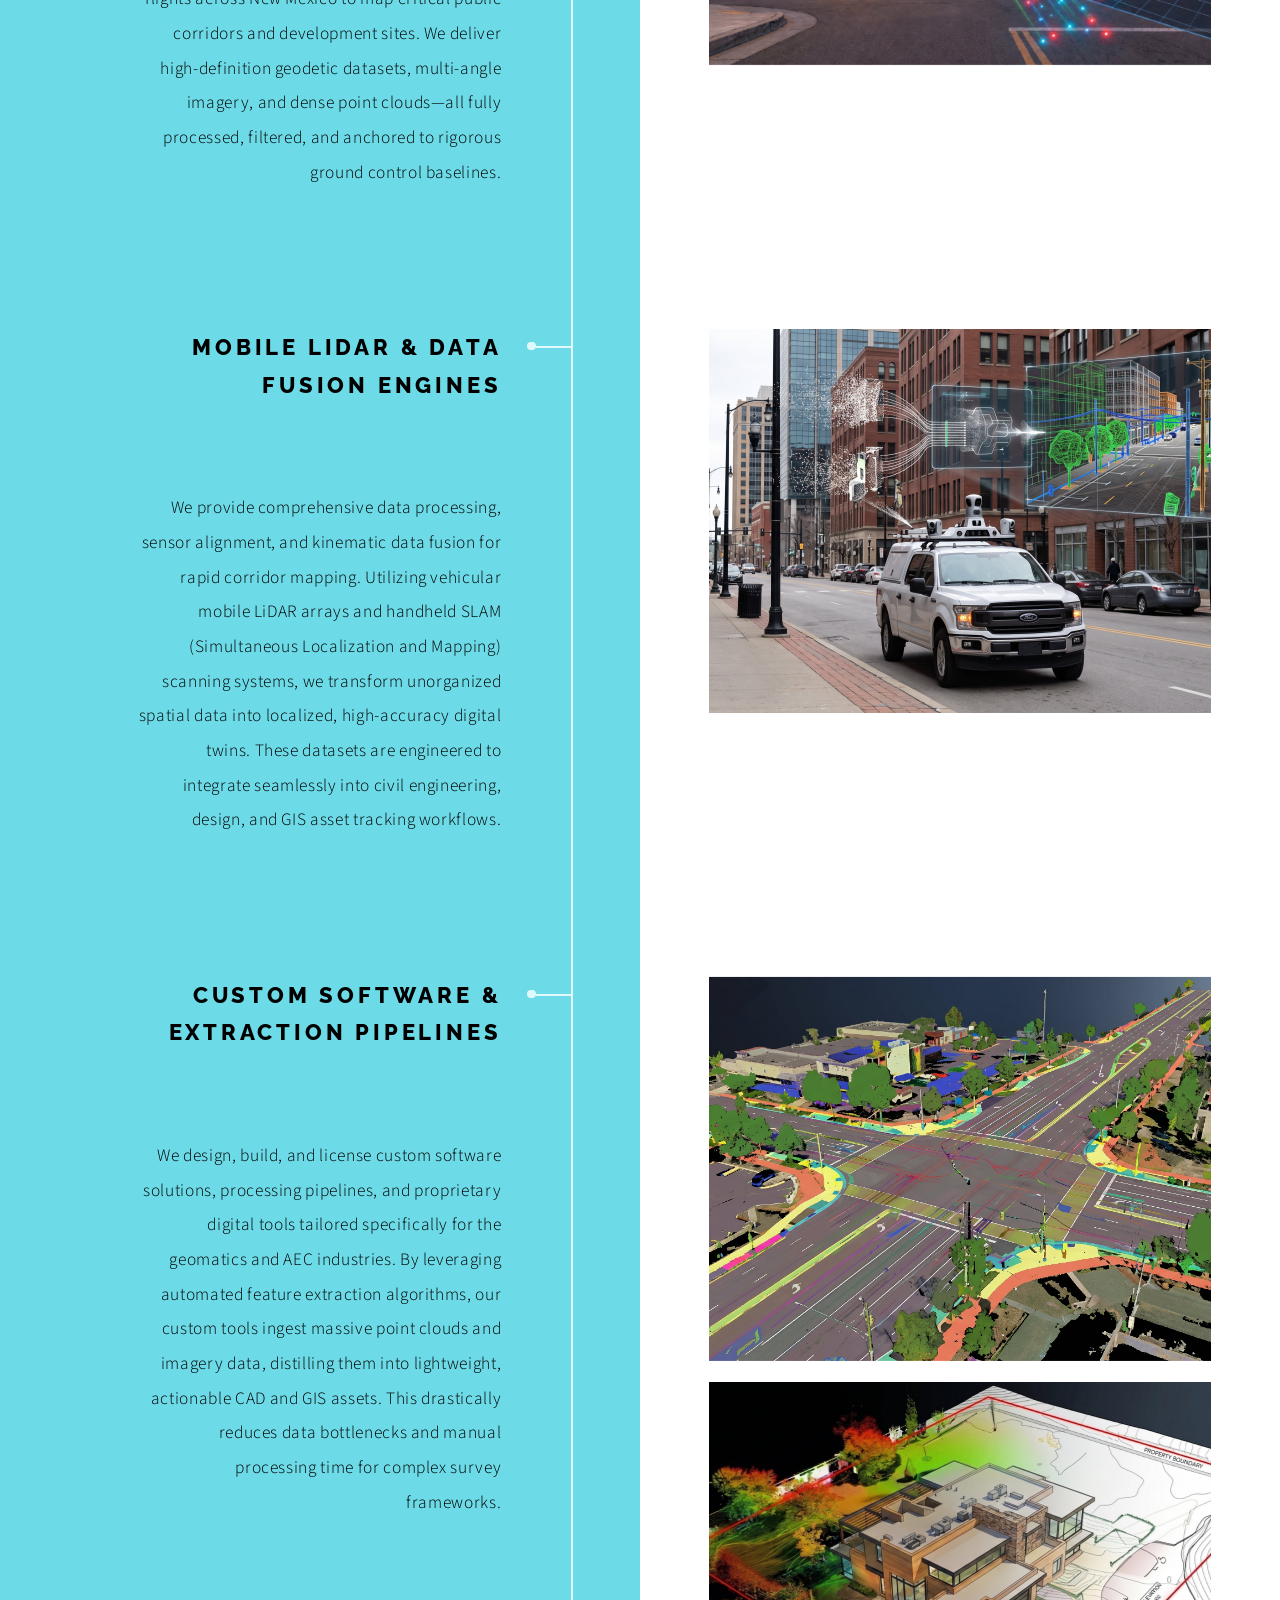
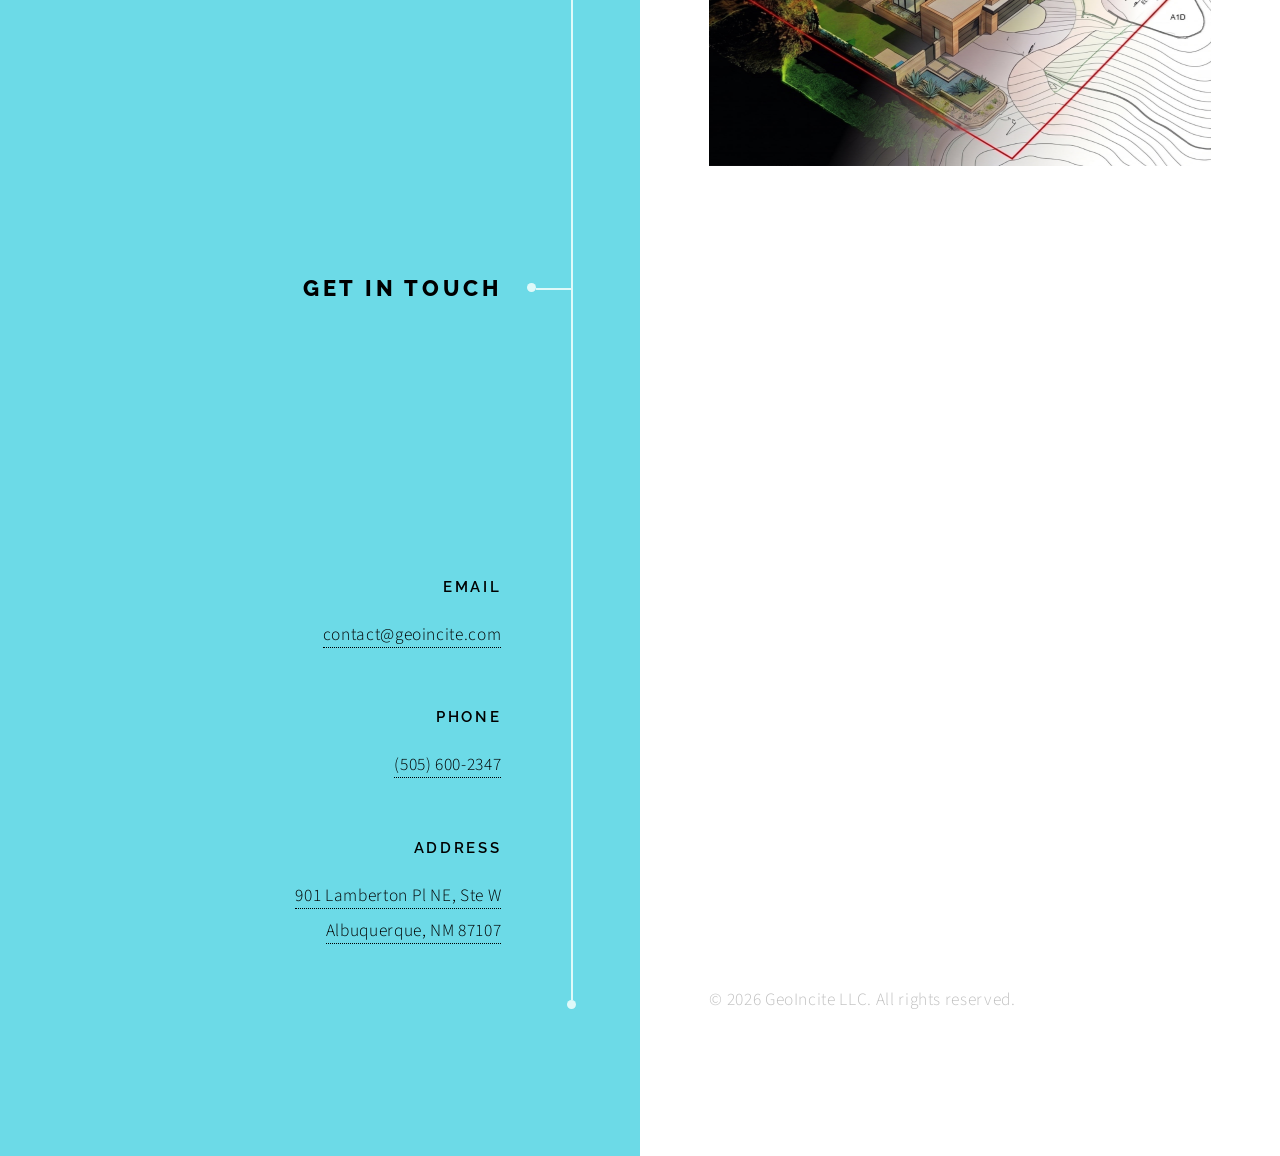
==== commit 31fb6849: "move contact now to the top of the page." ====
--- a/index.html
+++ b/index.html
@@ -104,7 +104,7 @@
 				<!-- Intro -->
 					<section class="intro">
 						<header>
-							<img src="images/logo.png" alt="GeoIncite Logo" style="height: 150px; width: 150px; object-fit: contain; margin-bottom: 40px;">
+							<img src="images/logo.png" alt="GeoIncite Logo" style="height: 120px; width: 120px; object-fit: contain; margin-bottom: 40px;">
 							<h1>GeoIncite</h1>
 								<p>Headquartered in Albuquerque, NM, and serving the entire Southwest with accurate professional land surveying and reliable construction staking, enhanced by advanced geomatics, UAS LiDAR, and 3D reality capture for infrastructure, renewable energy, public agency, and tribal clients.</p>
 							<ul class="actions">
@@ -115,9 +115,22 @@
 							<span class="image fill" data-position="center"><img src="images/pic01.jpg" alt="Aerial Remote Sensing & Mobile LiDAR Mapping" /></span>
 						</div>
 					</section>
-
-				<!-- Section -->
-					<section id="first">
+					
+				<!-- CTA Section -->
+				<section id="first">
+					<header>
+						<h2>Ready to Streamline Your Project's Spatial Data?</h2>
+						<p>Contact GeoIncite today to arrange a consultation, and learn how to accelerate your timeline with design-ready datasets.</p>
+					</header>
+					<div class="content">
+						<ul class="actions">
+							<li><a href="#contact" class="button primary">Get in Touch</a></li>
+						</ul>
+					</div>
+				</section>
+
+				<!-- Section -->
+				<section>
 						<header>
 							<h2>About GeoIncite LLC</h2>
 							<p>GeoIncite LLC delivers high-precision Professional Surveying Support, Advanced Mapping, and Geospatial Intelligence solutions tailored specifically for the infrastructure, renewable energy, and AEC marketplaces. We specialize in high-precision geomatics engineering support and custom software development, providing automated fusion, extraction, and distillation of remote sensing datasets into lightweight, design-ready CAD and GIS assets. Our processing pipelines seamlessly ingest UAS LiDAR (ULS), Mobile Laser Scanning (MLS), Terrestrial Laser Scanning (TLS), SLAM scanning, photogrammetry, and 3D reality capture to accelerate your project timelines.</p>
@@ -189,19 +202,6 @@
 							</div>
 						</div>
 					</section>
-
-				<!-- CTA Section -->
-				<section>
-					<header>
-						<h2>Ready to Streamline Your Project's Spatial Data?</h2>
-						<p>Contact GeoIncite today to arrange a consultation, and learn how to accelerate your timeline with design-ready datasets.</p>
-					</header>
-					<div class="content">
-						<ul class="actions">
-							<li><a href="#contact" class="button primary">Get in Touch</a></li>
-						</ul>
-					</div>
-				</section>
 
 				<!-- Section -->
 					<section id="contact">
